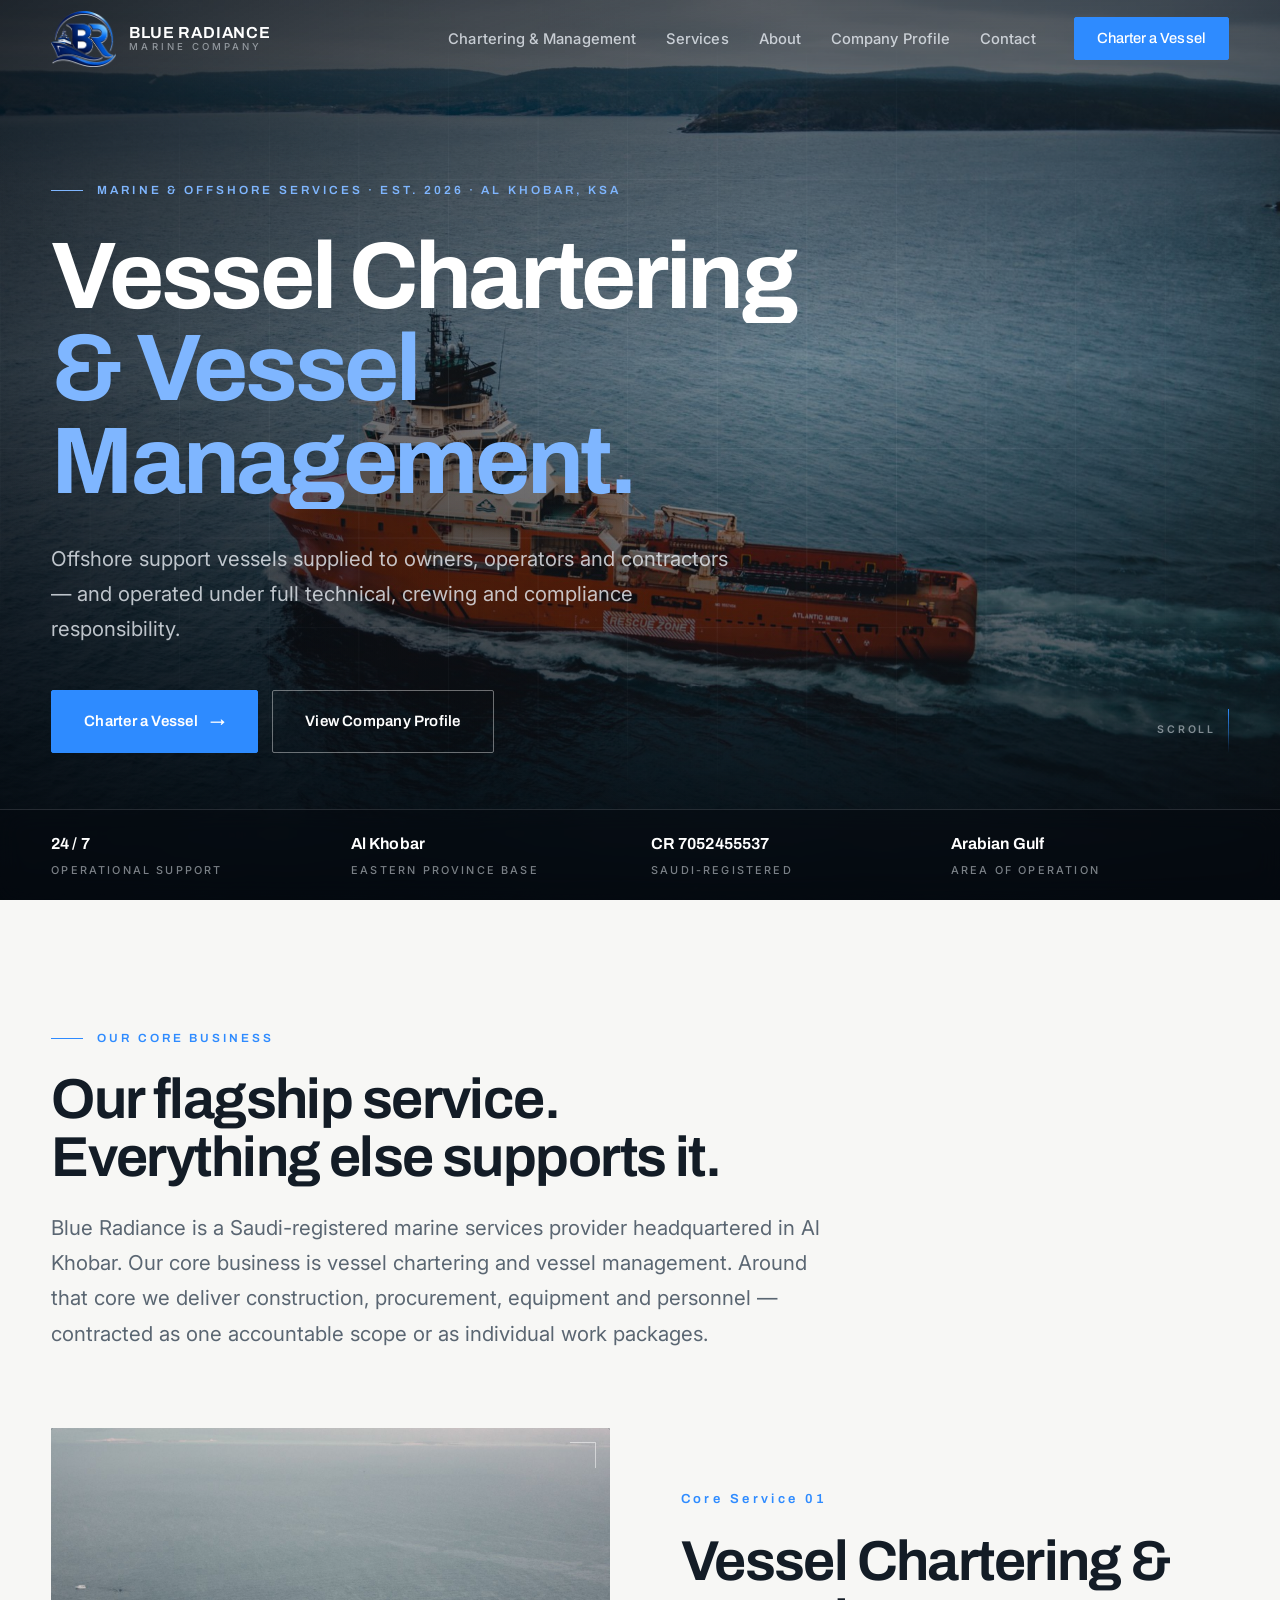
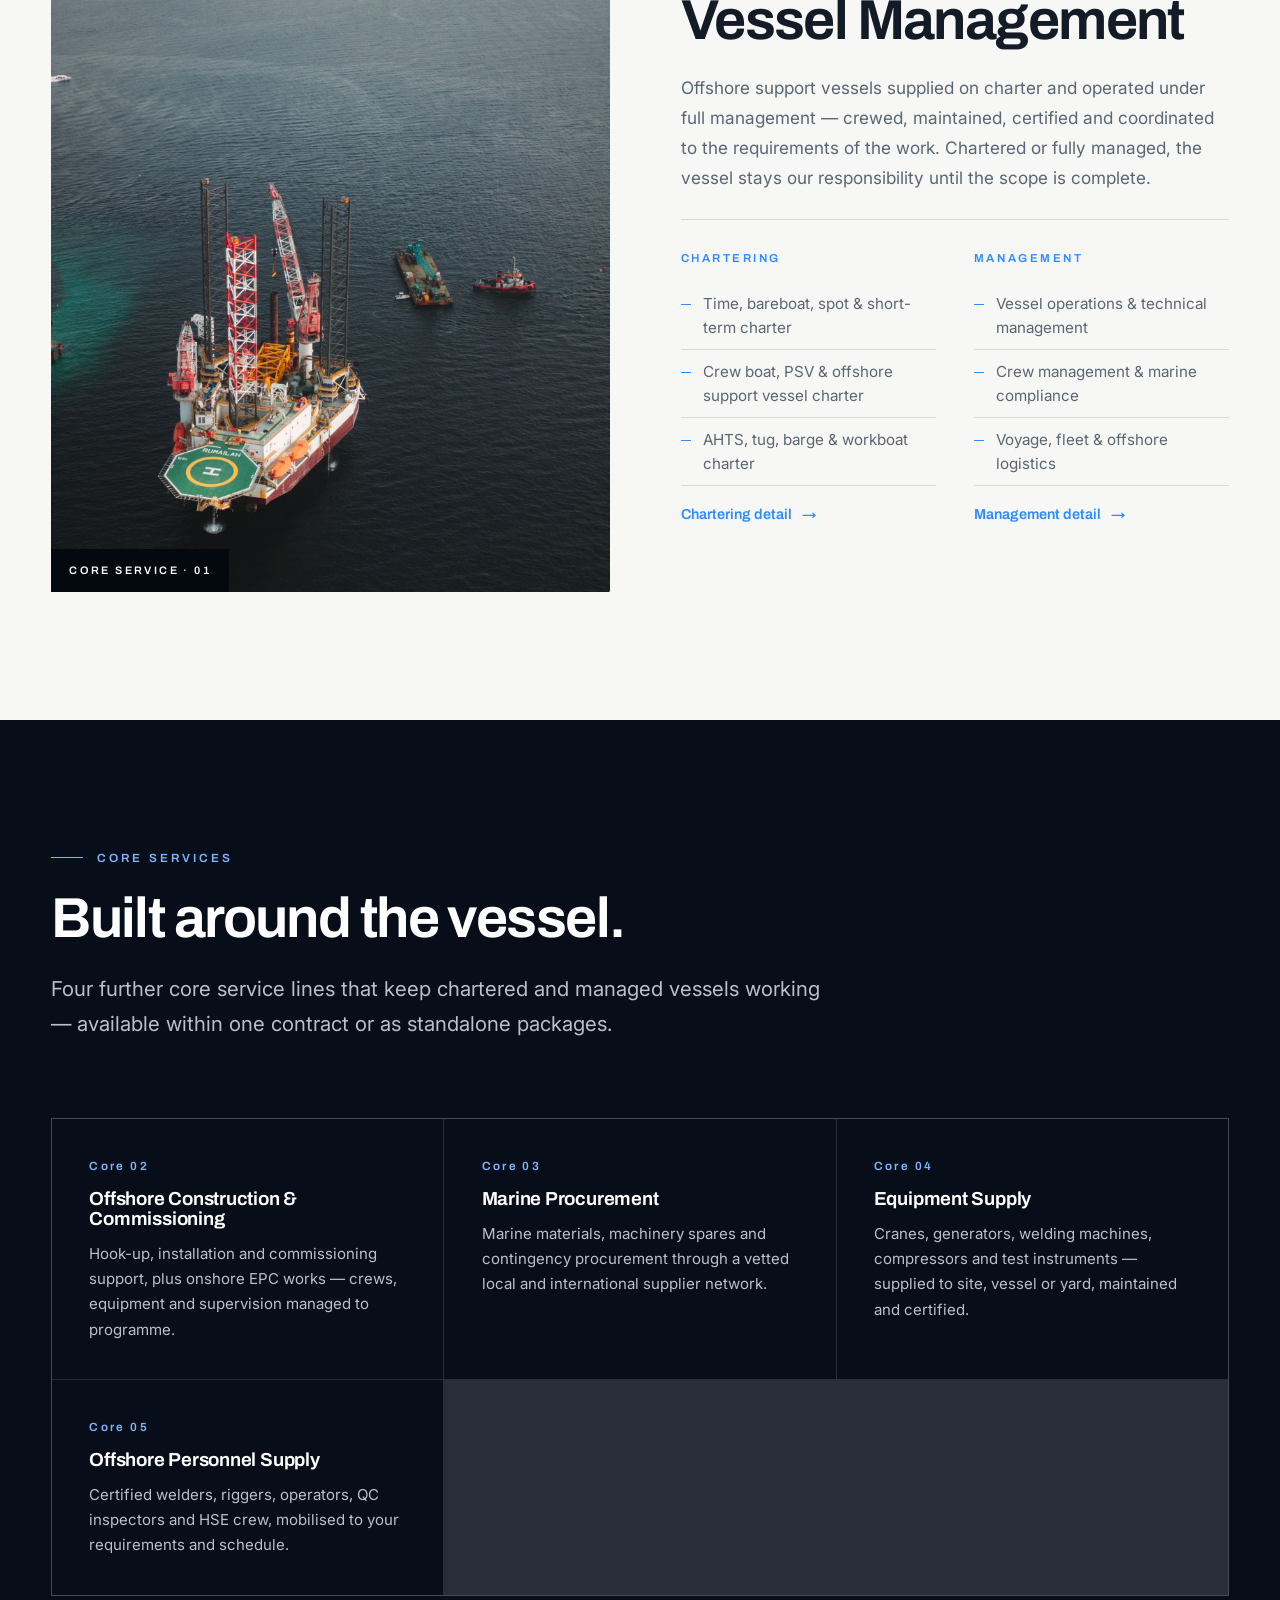
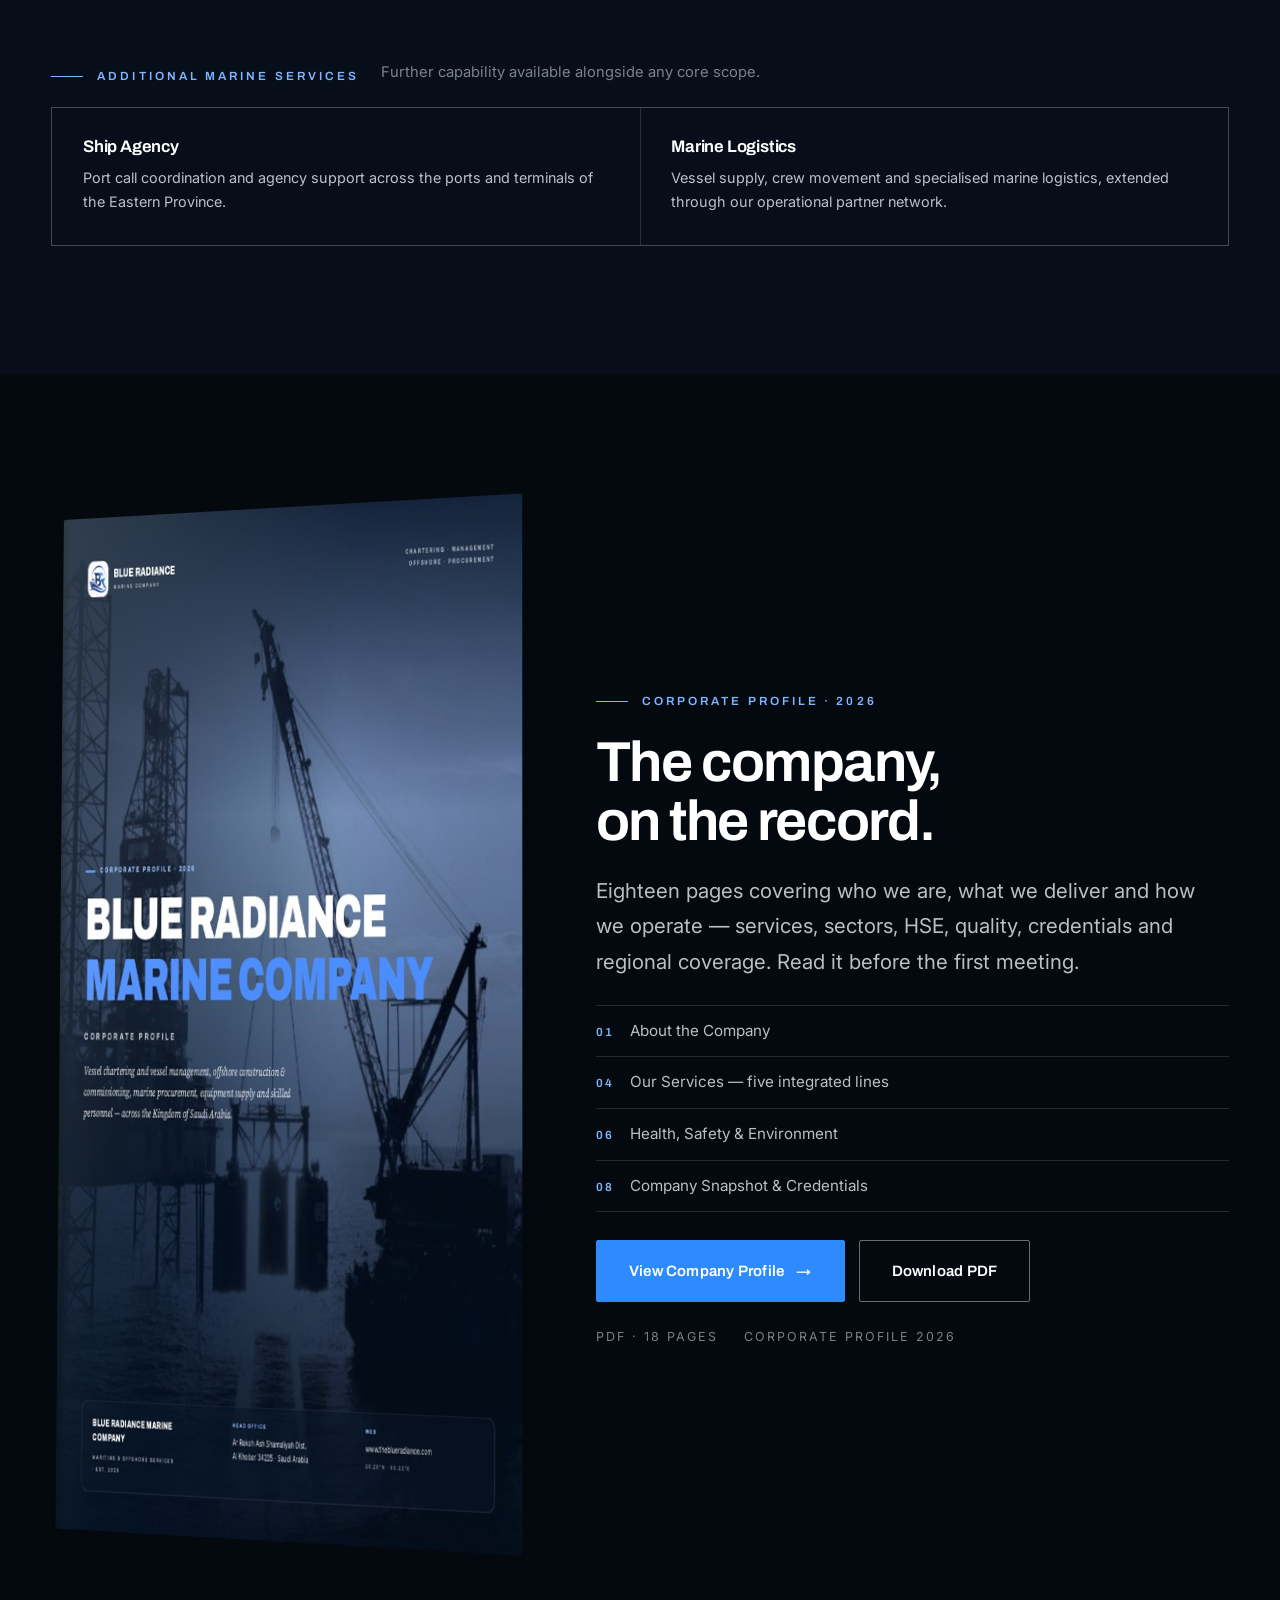
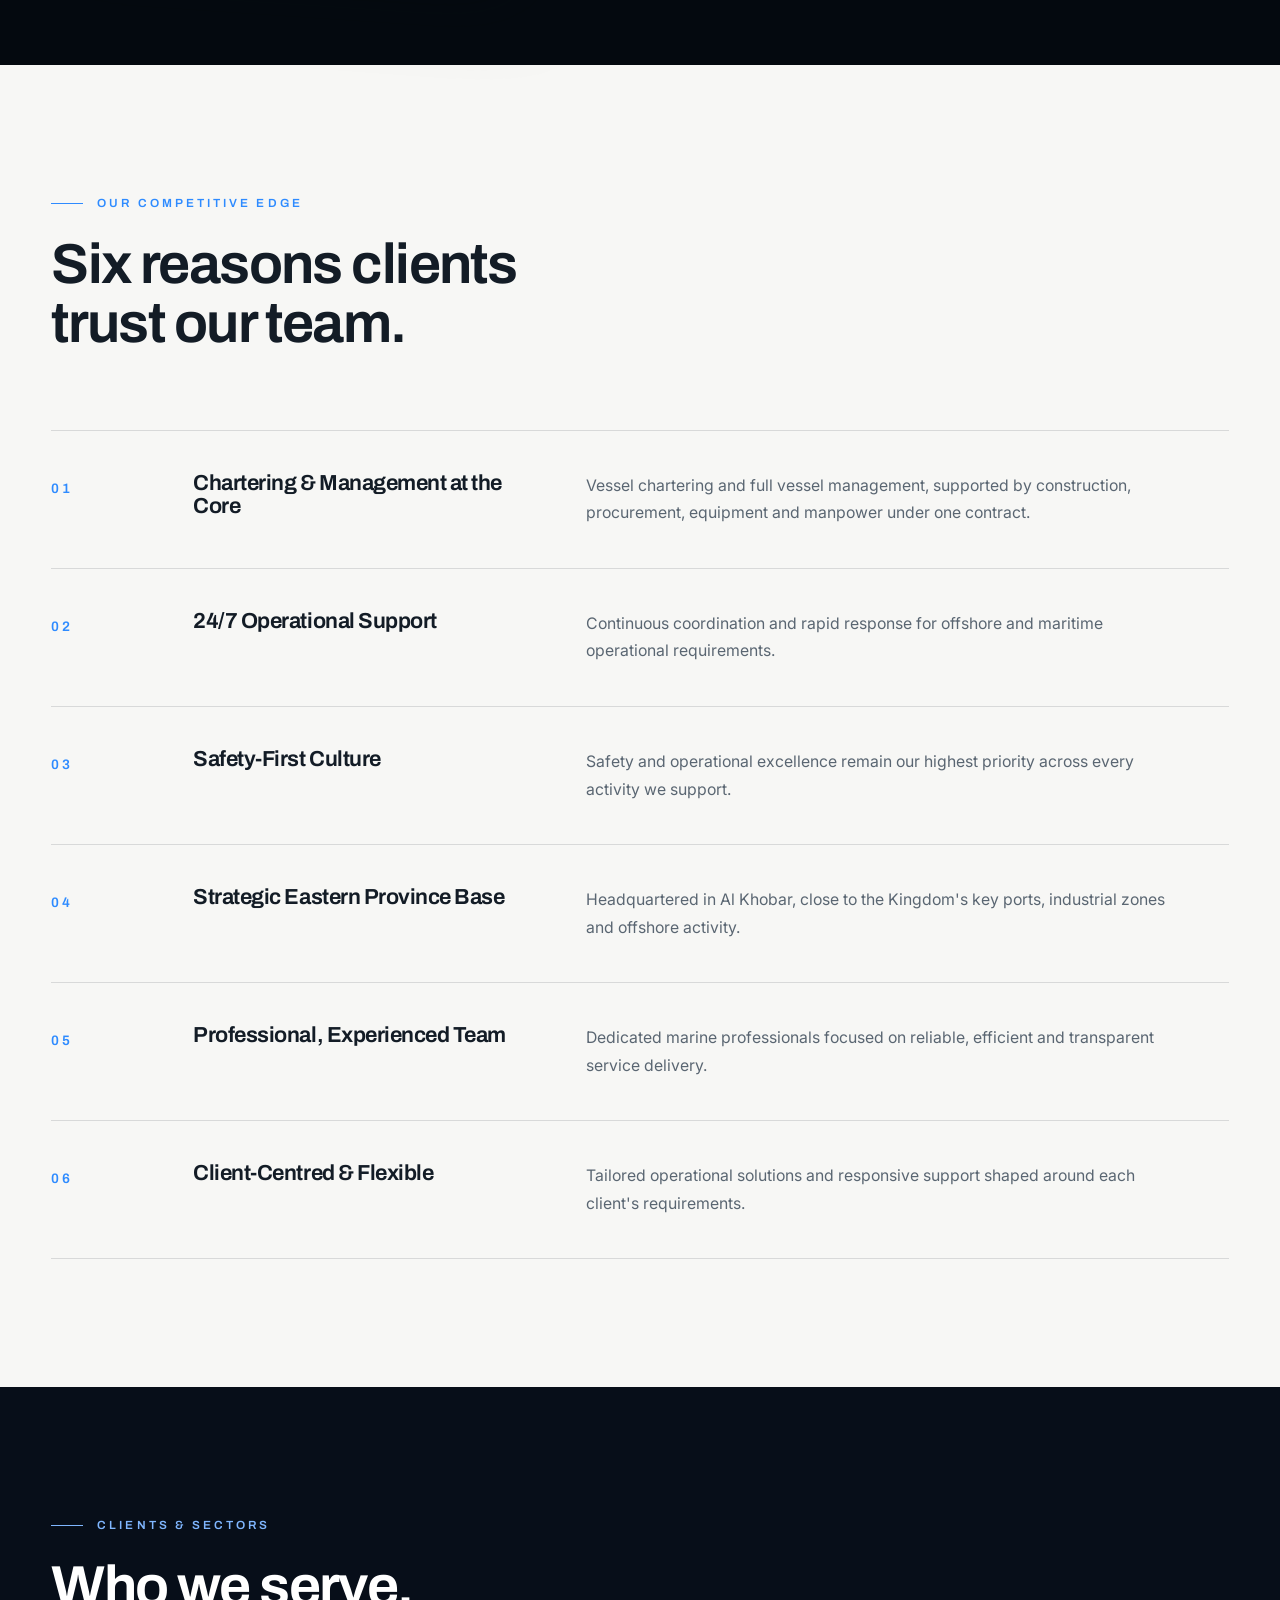
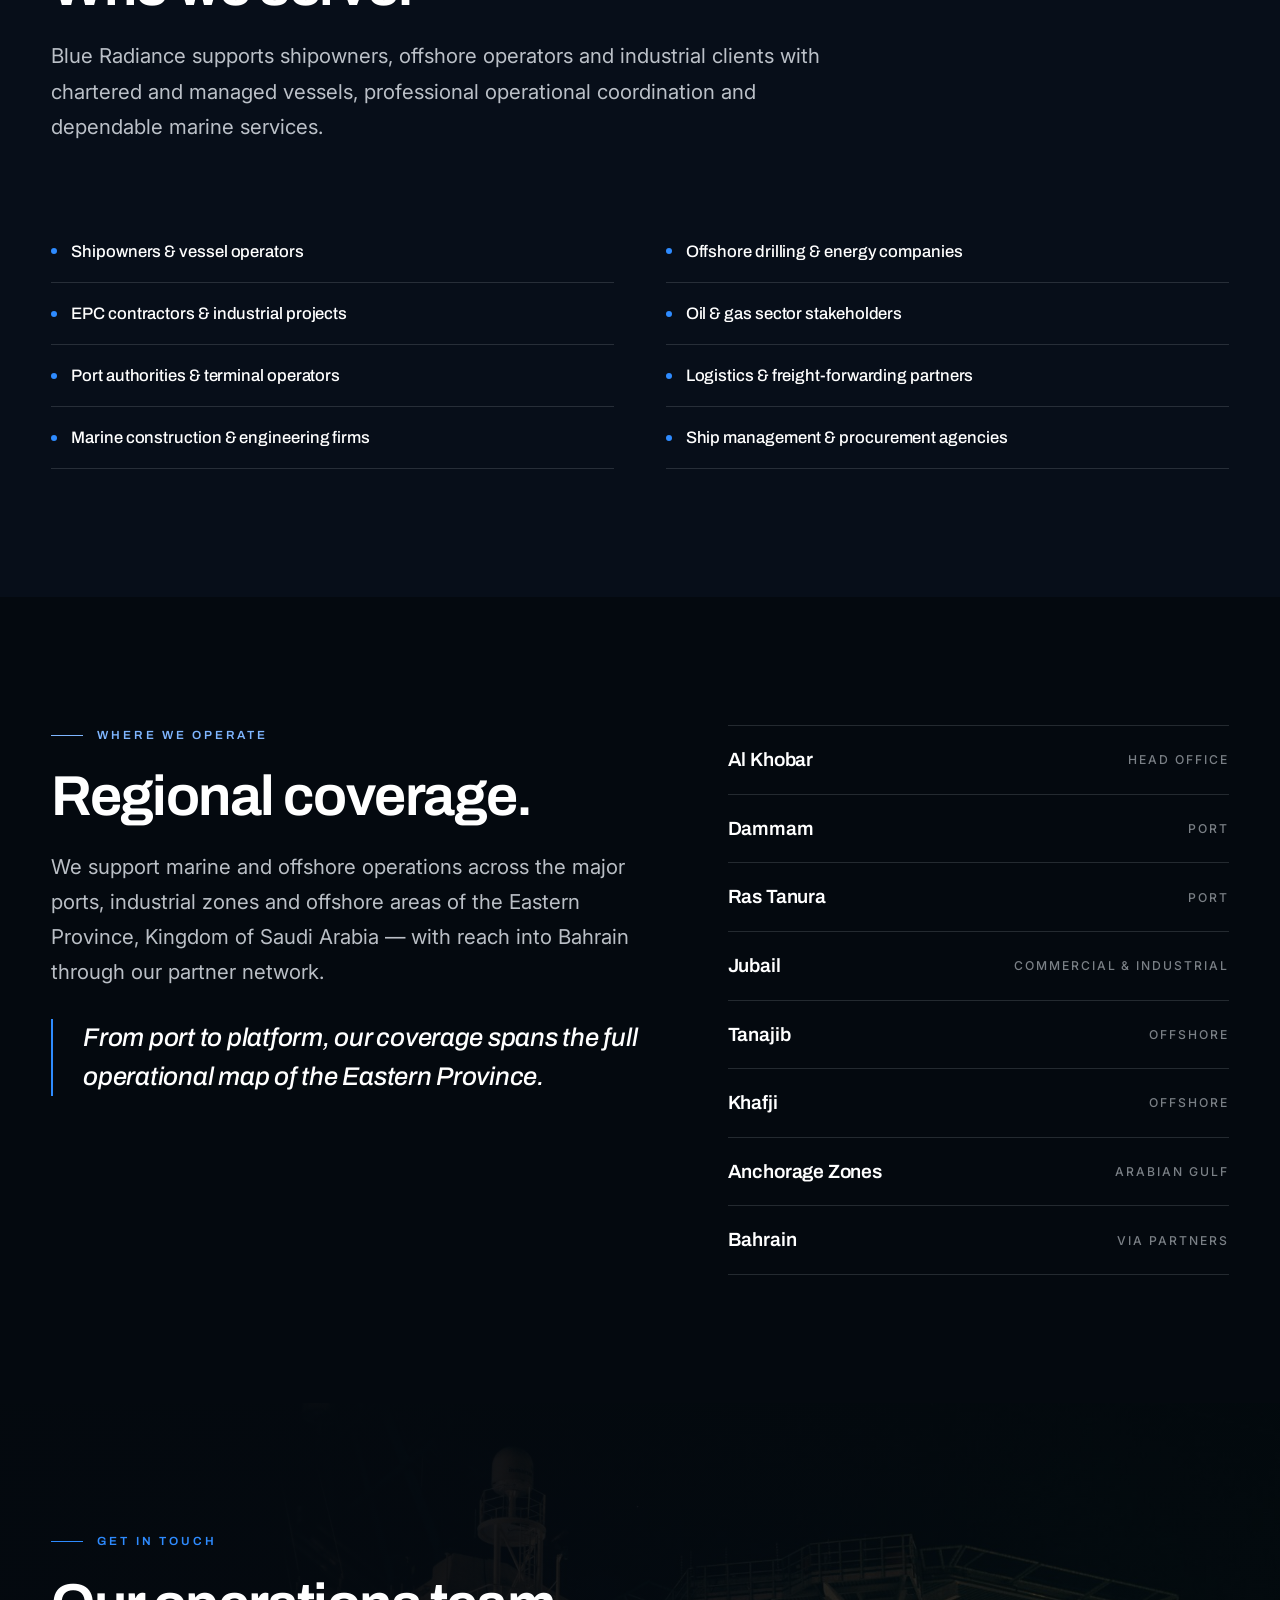
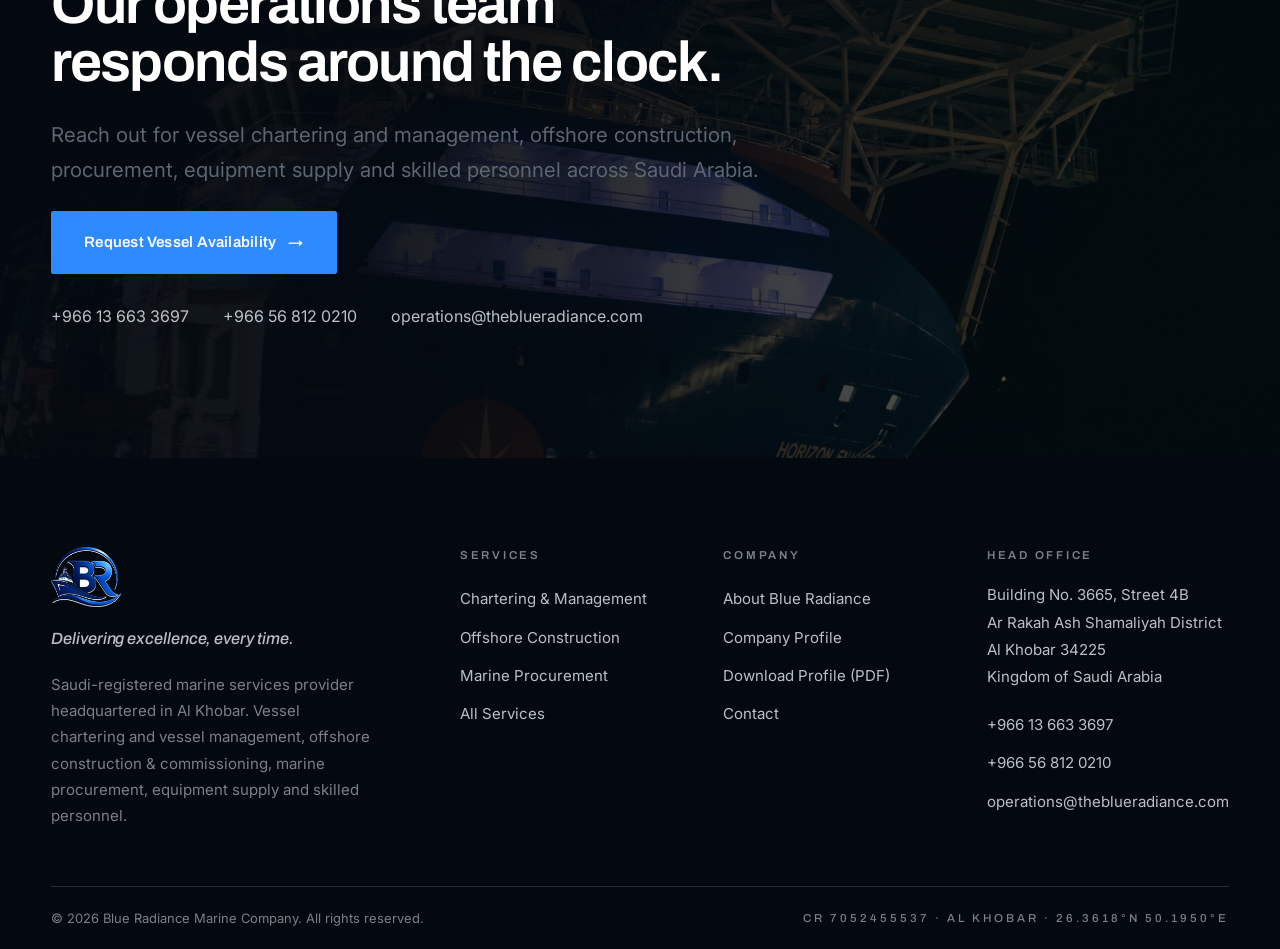
==== index.html @ aef654db "Restore the official logo from the high-res PDF; drop section numerals Logo Reverts my substitute ma" ====
<!DOCTYPE html>
<html lang="en">
<head>
    <meta charset="UTF-8">
    <meta name="viewport" content="width=device-width, initial-scale=1.0">

    <title>Vessel Chartering &amp; Management, Saudi Arabia | Blue Radiance Marine</title>
    <meta name="description" content="Saudi-registered marine services provider in Al Khobar. Offshore support vessels supplied on charter and operated under full management.">
    <link rel="canonical" href="https://theblueradiance.com/">

    <meta property="og:type" content="website">
    <meta property="og:site_name" content="Blue Radiance Marine Company">
    <meta property="og:title" content="Vessel Chartering &amp; Vessel Management in Saudi Arabia">
    <meta property="og:description" content="Offshore support vessels supplied on charter and operated under full management. Al Khobar, Eastern Province — operations answered around the clock.">
    <meta property="og:url" content="https://theblueradiance.com/">
    <meta property="og:image" content="https://theblueradiance.com/images/og-image.jpg">
    <meta name="twitter:card" content="summary_large_image">
    <meta name="twitter:title" content="Vessel Chartering &amp; Vessel Management in Saudi Arabia">
    <meta name="twitter:description" content="Offshore support vessels supplied on charter and operated under full management. Al Khobar, Eastern Province.">
    <meta name="twitter:image" content="https://theblueradiance.com/images/og-image.jpg">

    <link rel="icon" type="image/png" href="images/favicon.png">
    <link rel="apple-touch-icon" href="images/apple-touch-icon.png">

    <link rel="preconnect" href="https://fonts.googleapis.com">
    <link rel="preconnect" href="https://fonts.gstatic.com" crossorigin>
    <link href="https://fonts.googleapis.com/css2?family=Archivo:ital,wght@0,500..700;1,500&family=Inter:wght@400..600&display=swap" rel="stylesheet">

    <link rel="preload" as="image" href="images/hero-offshore-vessel.jpg" imagesrcset="images/hero-offshore-vessel-sm.jpg 1000w, images/hero-offshore-vessel.jpg 2000w" imagesizes="100vw">

    <script>document.documentElement.className+=' js';</script>
    <link rel="stylesheet" href="assets/css/site.css">
    <script src="assets/js/site.js" defer></script>

    <script type="application/ld+json">
    {
      "@context": "https://schema.org",
      "@graph": [
        {
          "@type": "Organization",
          "@id": "https://theblueradiance.com/#org",
          "name": "Blue Radiance Marine Company",
          "url": "https://theblueradiance.com/",
          "logo": "https://theblueradiance.com/images/logo-mark.png",
          "foundingDate": "2026",
          "slogan": "Delivering excellence, every time.",
          "email": "operations@theblueradiance.com",
          "telephone": "+966136633697",
          "address": {
            "@type": "PostalAddress",
            "streetAddress": "Building No. 3665, Street 4B, Ar Rakah Ash Shamaliyah District",
            "addressLocality": "Al Khobar",
            "postalCode": "34225",
            "addressRegion": "Eastern Province",
            "addressCountry": "SA"
          }
        },
        {
          "@type": "LocalBusiness",
          "@id": "https://theblueradiance.com/#business",
          "name": "Blue Radiance Marine Company",
          "parentOrganization": { "@id": "https://theblueradiance.com/#org" },
          "url": "https://theblueradiance.com/",
          "image": "https://theblueradiance.com/images/og-image.jpg",
          "telephone": "+966136633697",
          "email": "operations@theblueradiance.com",
          "address": {
            "@type": "PostalAddress",
            "streetAddress": "Building No. 3665, Street 4B, Ar Rakah Ash Shamaliyah District",
            "addressLocality": "Al Khobar",
            "postalCode": "34225",
            "addressCountry": "SA"
          },
          "geo": { "@type": "GeoCoordinates", "latitude": 26.361759, "longitude": 50.194994 },
          "areaServed": ["Dammam", "Ras Tanura", "Jubail", "Tanajib", "Khafji", "Arabian Gulf"],
          "makesOffer": [
            { "@type": "Offer", "itemOffered": { "@type": "Service", "name": "Vessel Chartering" } },
            { "@type": "Offer", "itemOffered": { "@type": "Service", "name": "Vessel Management" } },
            { "@type": "Offer", "itemOffered": { "@type": "Service", "name": "Offshore Construction & Commissioning" } },
            { "@type": "Offer", "itemOffered": { "@type": "Service", "name": "Marine Procurement" } },
            { "@type": "Offer", "itemOffered": { "@type": "Service", "name": "Equipment Supply" } },
            { "@type": "Offer", "itemOffered": { "@type": "Service", "name": "Offshore Personnel Supply" } }
          ]
        }
      ]
    }
    </script>
</head>

<body>

    <a class="skip-link" href="#main">Skip to content</a>

    <header class="nav">
        <div class="nav-inner">
            <a href="index.html" class="brand" aria-label="Blue Radiance Marine Company — home">
                <img class="brand-mark" src="images/logo-mark.png" alt="" width="256" height="256">
                <span class="brand-name">
                    <span class="t">BLUE RADIANCE</span>
                    <span class="s">Marine Company</span>
                </span>
            </a>
            <nav aria-label="Primary">
                <ul class="nav-links">
                    <li><a href="vessel-chartering.html">Chartering &amp; Management</a></li>
                    <li><a href="services.html">Services</a></li>
                    <li><a href="about.html">About</a></li>
                    <li><a href="company-profile.html">Company Profile</a></li>
                    <li><a href="contact.html">Contact</a></li>
                    <li><a class="btn nav-cta" href="contact.html?service=Vessel%20Chartering"><span>Charter a Vessel</span></a></li>
                </ul>
            </nav>
            <button class="nav-burger" aria-expanded="false" aria-controls="mobileMenu" aria-label="Open menu">
                <span></span><span></span><span></span>
            </button>
        </div>
        <div class="nav-progress" aria-hidden="true"></div>
    </header>

    <div class="mobile-menu" id="mobileMenu">
        <ul>
            <li style="--i:0"><a href="index.html" class="active"><span class="idx">01</span>Home</a></li>
            <li style="--i:1"><a href="vessel-chartering.html"><span class="idx">02</span>Chartering &amp; Management</a></li>
            <li style="--i:2"><a href="services.html"><span class="idx">03</span>Services</a></li>
            <li style="--i:3"><a href="about.html"><span class="idx">04</span>About</a></li>
            <li style="--i:4"><a href="company-profile.html"><span class="idx">05</span>Company Profile</a></li>
            <li style="--i:5"><a href="contact.html"><span class="idx">06</span>Contact</a></li>
        </ul>
        <div class="mobile-menu-foot">
            <a href="tel:+966136633697">+966 13 663 3697</a>
            <a href="mailto:operations@theblueradiance.com">operations@theblueradiance.com</a>
            <span>Al Khobar · Eastern Province · Kingdom of Saudi Arabia</span>
        </div>
    </div>

    <main id="main">

    <!-- HERO -->
    <section class="hero kenburns" aria-label="Introduction">
        <div class="hero-media">
            <img src="images/hero-offshore-vessel.jpg"
                 srcset="images/hero-offshore-vessel-sm.jpg 1000w, images/hero-offshore-vessel.jpg 2000w"
                 sizes="100vw" width="2000" height="1333"
                 alt="Anchor handling tug supply vessel underway at sea, seen from the air"
                 fetchpriority="high">
        </div>
        <div class="hero-scrim" aria-hidden="true"></div>
        <div class="hero-grid" aria-hidden="true"></div>

        <div class="shell hero-content">
            <p class="kicker">Marine &amp; Offshore Services · Est. 2026 · Al Khobar, KSA</p>
            <h1 class="display-1 hero-title">
                <span class="ln"><span>Vessel Chartering</span></span>
                <span class="ln"><span class="accent">&amp; Vessel Management.</span></span>
            </h1>
            <p class="hero-sub">
                Offshore support vessels supplied to owners, operators and contractors —
                and operated under full technical, crewing and compliance responsibility.
            </p>
            <div class="hero-actions">
                <a class="btn" href="contact.html?service=Vessel%20Chartering"><span>Charter a Vessel</span> <span class="arr">→</span></a>
                <a class="btn btn-ghost" href="company-profile.html"><span>View Company Profile</span></a>
            </div>
            <div class="scroll-cue" aria-hidden="true"><span>Scroll</span><i></i></div>
        </div>

        <div class="hero-stats">
            <div class="shell hero-stats-grid">
                <div class="hstat"><span class="v">24 / 7</span><span class="l">Operational Support</span></div>
                <div class="hstat"><span class="v">Al Khobar</span><span class="l">Eastern Province Base</span></div>
                <div class="hstat"><span class="v">CR 7052455537</span><span class="l">Saudi-Registered</span></div>
                <div class="hstat"><span class="v">Arabian Gulf</span><span class="l">Area of Operation</span></div>
            </div>
        </div>
    </section>

    <!-- 01 · CORE BUSINESS -->
    <section class="section" aria-labelledby="core-title">
        <div class="shell">
            <div class="sec-head reveal">
                <p class="kicker">Our Core Business</p>
                <h2 id="core-title" class="display-2">Our flagship service.<br>Everything else supports it.</h2>
                <p class="lede">
                    Blue Radiance is a Saudi-registered marine services provider headquartered
                    in Al Khobar. Our core business is vessel chartering and vessel management.
                    Around that core we deliver construction, procurement, equipment and personnel —
                    contracted as one accountable scope or as individual work packages.
                </p>
            </div>

            <article class="flagship">
                <div class="fl-media media-reveal reveal">
                    <div class="frame portrait">
                        <img src="images/gulf-jackup-helideck.jpg"
                             alt="Jack-up unit with helideck standing over the Arabian Gulf, attended by a tug and cargo barge"
                             loading="lazy" width="1600" height="2401">
                        <span class="corner" aria-hidden="true"></span>
                    </div>
                    <span class="tag">Core Service · 01</span>
                </div>
                <div class="fl-copy">
                    <span class="num reveal" style="--i:0">Core Service 01</span>
                    <h3 class="display-2 reveal" style="--i:1">Vessel Chartering &amp;<br>Vessel Management</h3>
                    <p class="reveal" style="--i:2;color:var(--muted)">
                        Offshore support vessels supplied on charter and operated under full
                        management — crewed, maintained, certified and coordinated to the
                        requirements of the work. Chartered or fully managed, the vessel stays
                        our responsibility until the scope is complete.
                    </p>
                    <div class="split-facets">
                        <div class="facet reveal" style="--i:3">
                            <span class="facet-k">Chartering</span>
                            <ul>
                                <li>Time, bareboat, spot &amp; short-term charter</li>
                                <li>Crew boat, PSV &amp; offshore support vessel charter</li>
                                <li>AHTS, tug, barge &amp; workboat charter</li>
                            </ul>
                            <a class="link-arrow" href="vessel-chartering.html">Chartering detail <span class="arr">→</span></a>
                        </div>
                        <div class="facet reveal" style="--i:4">
                            <span class="facet-k">Management</span>
                            <ul>
                                <li>Vessel operations &amp; technical management</li>
                                <li>Crew management &amp; marine compliance</li>
                                <li>Voyage, fleet &amp; offshore logistics</li>
                            </ul>
                            <a class="link-arrow" href="vessel-management.html">Management detail <span class="arr">→</span></a>
                        </div>
                    </div>
                </div>
            </article>
        </div>
    </section>

    <!-- 02 · CORE + ADDITIONAL SERVICES -->
    <section class="section on-dark" aria-labelledby="support-title">
        <div class="shell">
            <div class="sec-head reveal">
                <p class="kicker">Core Services</p>
                <h2 id="support-title" class="display-2">Built around the vessel.</h2>
                <p class="lede">
                    Four further core service lines that keep chartered and managed vessels
                    working — available within one contract or as standalone packages.
                </p>
            </div>

            <div class="svc-grid">
                <a class="svc-cell reveal" style="--i:0" href="services.html#offshore-construction">
                    <span class="idx">Core 02</span>
                    <h3>Offshore Construction &amp; Commissioning</h3>
                    <p>Hook-up, installation and commissioning support, plus onshore EPC works — crews, equipment and supervision managed to programme.</p>
                    <span class="arr" aria-hidden="true">→</span>
                </a>
                <a class="svc-cell reveal" style="--i:1" href="services.html#marine-procurement">
                    <span class="idx">Core 03</span>
                    <h3>Marine Procurement</h3>
                    <p>Marine materials, machinery spares and contingency procurement through a vetted local and international supplier network.</p>
                    <span class="arr" aria-hidden="true">→</span>
                </a>
                <a class="svc-cell reveal" style="--i:2" href="services.html#equipment-supply">
                    <span class="idx">Core 04</span>
                    <h3>Equipment Supply</h3>
                    <p>Cranes, generators, welding machines, compressors and test instruments — supplied to site, vessel or yard, maintained and certified.</p>
                    <span class="arr" aria-hidden="true">→</span>
                </a>
                <a class="svc-cell reveal" style="--i:3" href="services.html#offshore-personnel">
                    <span class="idx">Core 05</span>
                    <h3>Offshore Personnel Supply</h3>
                    <p>Certified welders, riggers, operators, QC inspectors and HSE crew, mobilised to your requirements and schedule.</p>
                    <span class="arr" aria-hidden="true">→</span>
                </a>
            </div>

            <div class="addl-head reveal">
                <p class="kicker">Additional Marine Services</p>
                <p class="addl-note">Further capability available alongside any core scope.</p>
            </div>
            <div class="svc-grid is-addl">
                <a class="svc-cell reveal" style="--i:0" href="services.html#ship-agency">
                    <h3>Ship Agency</h3>
                    <p>Port call coordination and agency support across the ports and terminals of the Eastern Province.</p>
                    <span class="arr" aria-hidden="true">→</span>
                </a>
                <a class="svc-cell reveal" style="--i:1" href="services.html#marine-logistics">
                    <h3>Marine Logistics</h3>
                    <p>Vessel supply, crew movement and specialised marine logistics, extended through our operational partner network.</p>
                    <span class="arr" aria-hidden="true">→</span>
                </a>
            </div>
        </div>
    </section>

    <!-- 03 · COMPANY PROFILE -->
    <section class="section on-deep" aria-labelledby="profile-title">
        <div class="shell">
            <div class="profile-layout">
                <div class="profile-cover reveal">
                    <div class="sheet">
                        <img src="images/profile-cover.jpg"
                             alt="Cover of the Blue Radiance Marine Company Corporate Profile 2026"
                             loading="lazy" width="800" height="1035">
                        <span class="spine" aria-hidden="true"></span>
                    </div>
                </div>
                <div>
                    <div class="sec-head reveal" style="margin-bottom:26px">
                        <p class="kicker">Corporate Profile · 2026</p>
                        <h2 id="profile-title" class="display-2">The company,<br>on the record.</h2>
                        <p class="lede">
                            Eighteen pages covering who we are, what we deliver and how we
                            operate — services, sectors, HSE, quality, credentials and
                            regional coverage. Read it before the first meeting.
                        </p>
                    </div>
                    <ul class="profile-contents reveal">
                        <li><span class="n">01</span> About the Company</li>
                        <li><span class="n">04</span> Our Services — five integrated lines</li>
                        <li><span class="n">06</span> Health, Safety &amp; Environment</li>
                        <li><span class="n">08</span> Company Snapshot &amp; Credentials</li>
                    </ul>
                    <div class="profile-actions reveal" style="margin-top:28px">
                        <a class="btn" href="company-profile.html"><span>View Company Profile</span> <span class="arr">→</span></a>
                        <a class="btn btn-ghost" href="documents/Blue-Radiance-Marine-Company-Profile-2026.pdf" download>
                            <span>Download PDF</span>
                        </a>
                    </div>
                    <p class="profile-meta reveal"><span>PDF · 18 pages</span><span>Corporate Profile 2026</span></p>
                </div>
            </div>
        </div>
    </section>

    <!-- 04 · WHY BLUE RADIANCE -->
    <section class="section" aria-labelledby="why-title">
        <div class="shell">
            <div class="sec-head reveal">
                <p class="kicker">Our Competitive Edge</p>
                <h2 id="why-title" class="display-2">Six reasons clients<br>trust our team.</h2>
            </div>

            <div class="detail-list">
                <div class="detail-row reveal">
                    <span class="no">01</span>
                    <h3>Chartering &amp; Management at the Core</h3>
                    <p>Vessel chartering and full vessel management, supported by construction, procurement, equipment and manpower under one contract.</p>
                </div>
                <div class="detail-row reveal">
                    <span class="no">02</span>
                    <h3>24/7 Operational Support</h3>
                    <p>Continuous coordination and rapid response for offshore and maritime operational requirements.</p>
                </div>
                <div class="detail-row reveal">
                    <span class="no">03</span>
                    <h3>Safety-First Culture</h3>
                    <p>Safety and operational excellence remain our highest priority across every activity we support.</p>
                </div>
                <div class="detail-row reveal">
                    <span class="no">04</span>
                    <h3>Strategic Eastern Province Base</h3>
                    <p>Headquartered in Al Khobar, close to the Kingdom's key ports, industrial zones and offshore activity.</p>
                </div>
                <div class="detail-row reveal">
                    <span class="no">05</span>
                    <h3>Professional, Experienced Team</h3>
                    <p>Dedicated marine professionals focused on reliable, efficient and transparent service delivery.</p>
                </div>
                <div class="detail-row reveal">
                    <span class="no">06</span>
                    <h3>Client-Centred &amp; Flexible</h3>
                    <p>Tailored operational solutions and responsive support shaped around each client's requirements.</p>
                </div>
            </div>
        </div>
    </section>

    <!-- 05 · SECTORS -->
    <section class="section on-dark" aria-labelledby="sectors-title">
        <div class="shell">
            <div class="sec-head reveal">
                <p class="kicker">Clients &amp; Sectors</p>
                <h2 id="sectors-title" class="display-2">Who we serve.</h2>
                <p class="lede">
                    Blue Radiance supports shipowners, offshore operators and industrial
                    clients with chartered and managed vessels, professional operational
                    coordination and dependable marine services.
                </p>
            </div>
            <ul class="sector-grid reveal">
                <li>Shipowners &amp; vessel operators</li>
                <li>Offshore drilling &amp; energy companies</li>
                <li>EPC contractors &amp; industrial projects</li>
                <li>Oil &amp; gas sector stakeholders</li>
                <li>Port authorities &amp; terminal operators</li>
                <li>Logistics &amp; freight-forwarding partners</li>
                <li>Marine construction &amp; engineering firms</li>
                <li>Ship management &amp; procurement agencies</li>
            </ul>
        </div>
    </section>

    <!-- 06 · REGION -->
    <section class="section on-deep" aria-labelledby="region-title">
        <div class="shell">
            <div class="region-layout">
                <div>
                    <div class="sec-head reveal" style="margin-bottom:30px">
                        <p class="kicker">Where We Operate</p>
                        <h2 id="region-title" class="display-2">Regional coverage.</h2>
                        <p class="lede">
                            We support marine and offshore operations across the major ports,
                            industrial zones and offshore areas of the Eastern Province,
                            Kingdom of Saudi Arabia — with reach into Bahrain through our
                            partner network.
                        </p>
                    </div>
                    <p class="pull reveal" style="color:#fff">
                        From port to platform, our coverage spans the full operational map
                        of the Eastern Province.
                    </p>
                </div>
                <ul class="port-list reveal">
                    <li>Al Khobar <span class="meta">Head Office</span></li>
                    <li>Dammam <span class="meta">Port</span></li>
                    <li>Ras Tanura <span class="meta">Port</span></li>
                    <li>Jubail <span class="meta">Commercial &amp; Industrial</span></li>
                    <li>Tanajib <span class="meta">Offshore</span></li>
                    <li>Khafji <span class="meta">Offshore</span></li>
                    <li>Anchorage Zones <span class="meta">Arabian Gulf</span></li>
                    <li>Bahrain <span class="meta">Via Partners</span></li>
                </ul>
            </div>
        </div>
    </section>

    <!-- CTA -->
    <section class="cta-band section" aria-labelledby="cta-title">
        <div class="cta-media" aria-hidden="true">
            <img src="images/osv-night-ops.jpg" alt="" loading="lazy" width="1800" height="1200">
        </div>
        <div class="cta-scrim" aria-hidden="true"></div>
        <div class="shell">
            <div class="cta-inner reveal">
                <p class="kicker">Get In Touch</p>
                <h2 id="cta-title" class="display-2">Our operations team<br>responds around the clock.</h2>
                <p class="lede">
                    Reach out for vessel chartering and management, offshore construction,
                    procurement, equipment supply and skilled personnel across Saudi Arabia.
                </p>
                <a class="btn" href="contact.html?service=Vessel%20Chartering"><span>Request Vessel Availability</span> <span class="arr">→</span></a>
                <div class="cta-contact">
                    <a href="tel:+966136633697">+966 13 663 3697</a>
                    <a href="tel:+966568120210">+966 56 812 0210</a>
                    <a href="mailto:operations@theblueradiance.com">operations@theblueradiance.com</a>
                </div>
            </div>
        </div>
    </section>

    </main>

    <footer class="site-foot">
        <div class="shell">
            <div class="foot-grid">
                <div class="foot-brand">
                    <img class="brand-mark" src="images/logo-mark.png" alt="" width="256" height="256" loading="lazy">
                    <p class="foot-motto">Delivering excellence, every time.</p>
                    <p class="foot-tag">
                        Saudi-registered marine services provider headquartered in Al Khobar.
                        Vessel chartering and vessel management, offshore construction &amp;
                        commissioning, marine procurement, equipment supply and skilled personnel.
                    </p>
                </div>
                <div class="foot-col">
                    <h2 class="foot-h">Services</h2>
                    <ul>
                        <li><a href="vessel-chartering.html">Chartering &amp; Management</a></li>
                        <li><a href="services.html#offshore-construction">Offshore Construction</a></li>
                        <li><a href="services.html#marine-procurement">Marine Procurement</a></li>
                        <li><a href="services.html">All Services</a></li>
                    </ul>
                </div>
                <div class="foot-col">
                    <h2 class="foot-h">Company</h2>
                    <ul>
                        <li><a href="about.html">About Blue Radiance</a></li>
                        <li><a href="company-profile.html">Company Profile</a></li>
                        <li><a href="documents/Blue-Radiance-Marine-Company-Profile-2026.pdf" download>Download Profile (PDF)</a></li>
                        <li><a href="contact.html">Contact</a></li>
                    </ul>
                </div>
                <div class="foot-col">
                    <h2 class="foot-h">Head Office</h2>
                    <address>
                        Building No. 3665, Street 4B<br>
                        Ar Rakah Ash Shamaliyah District<br>
                        Al Khobar 34225<br>
                        Kingdom of Saudi Arabia
                    </address>
                    <ul style="margin-top:16px">
                        <li><a href="tel:+966136633697">+966 13 663 3697</a></li>
                        <li><a href="tel:+966568120210">+966 56 812 0210</a></li>
                        <li><a href="mailto:operations@theblueradiance.com">operations@theblueradiance.com</a></li>
                    </ul>
                </div>
            </div>
            <div class="foot-bar">
                <span>© 2026 Blue Radiance Marine Company. All rights reserved.</span>
                <span class="coords">CR 7052455537 · Al Khobar · 26.3618°N 50.1950°E</span>
            </div>
        </div>
    </footer>

</body>
</html>
---- assets/css/site.css ----
/* ==========================================================================
   Blue Radiance Marine Company — Design System
   Industrial-premium: deep navy, warm paper, one azure accent.
   Archivo display / Inter text. Editorial scale, restrained motion.
   ========================================================================== */

:root{
  --deep:#04090F;
  --ink:#070E19;
  --navy:#0B1626;
  --navy-2:#101F33;
  --paper:#F7F7F5;
  --paper-2:#EFF0ED;
  --white:#FFFFFF;
  --text:#131C26;
  --muted:#5A6672;
  --fog:rgba(232,238,244,.80);
  --fog-dim:rgba(232,238,244,.52);
  --azure:#2E8BFF;
  --azure-lt:#7FB6FF;
  --azure-ink:#1465C8;
  --line:rgba(12,20,32,.13);
  --line-soft:rgba(12,20,32,.07);
  --line-d:rgba(230,238,246,.14);
  --line-d-soft:rgba(230,238,246,.07);
  --font-display:'Archivo',system-ui,sans-serif;
  --font-text:'Inter',system-ui,sans-serif;
  --ease:cubic-bezier(.16,1,.3,1);
  --ease-io:cubic-bezier(.65,0,.35,1);
  --nav-h:78px;
  --gut:clamp(20px,4vw,64px);
}

*{margin:0;padding:0;box-sizing:border-box}
html{scroll-behavior:smooth;-webkit-text-size-adjust:100%}
@media (prefers-reduced-motion:reduce){
  html{scroll-behavior:auto}
  *,*::before,*::after{animation-duration:.001ms!important;transition-duration:.001ms!important}
}

body{
  font-family:var(--font-text);
  font-size:clamp(1rem,.96rem + .18vw,1.075rem);
  line-height:1.75;
  color:var(--text);
  background:var(--paper);
  overflow-x:hidden;
  -webkit-font-smoothing:antialiased;
  text-rendering:optimizeLegibility;
}

img{max-width:100%;display:block}
a{color:inherit}
::selection{background:var(--azure);color:#fff}
:focus-visible{outline:2px solid var(--azure);outline-offset:3px;border-radius:2px}

.skip-link{
  position:absolute;left:-9999px;top:0;z-index:1200;
  background:var(--azure);color:#fff;padding:12px 20px;font-weight:600;text-decoration:none;
}
.skip-link:focus{left:0}

/* ---------- Typography ---------- */

h1,h2,h3,h4{font-family:var(--font-display);font-weight:650;line-height:1.06;letter-spacing:-.022em;color:inherit}

.display-1{font-size:clamp(3rem,7.4vw,6.4rem);font-weight:700;letter-spacing:-.035em;line-height:.98}
.display-2{font-size:clamp(2.1rem,4.4vw,3.75rem);letter-spacing:-.028em;line-height:1.04}
.display-3{font-size:clamp(1.5rem,2.5vw,2.15rem);letter-spacing:-.018em}
.display-4{font-size:clamp(1.15rem,1.5vw,1.32rem);letter-spacing:-.008em}

.kicker{
  display:flex;align-items:center;gap:14px;
  font-family:var(--font-display);font-size:.74rem;font-weight:600;
  letter-spacing:.26em;text-transform:uppercase;color:var(--azure);
}
.kicker::before{content:'';width:32px;height:1px;background:currentColor;flex:none}
.on-dark .kicker,.on-deep .kicker{color:var(--azure-lt)}

.lede{font-size:clamp(1.05rem,1.15rem + .2vw,1.28rem);line-height:1.72;color:var(--muted);max-width:60ch}
.on-dark .lede,.on-deep .lede{color:var(--fog)}

.prose p{margin-bottom:1.3em;color:var(--muted);max-width:64ch}
.on-dark .prose p{color:var(--fog)}
.prose p:last-child{margin-bottom:0}

.pull{
  font-family:var(--font-display);font-weight:500;font-style:italic;
  font-size:clamp(1.15rem,2vw,1.6rem);line-height:1.5;letter-spacing:-.01em;
  border-left:2px solid var(--azure);padding-left:clamp(18px,2.5vw,30px);
  color:var(--text);max-width:52ch;
}
.on-dark .pull,.on-deep .pull{color:#fff}

/* ---------- Layout ---------- */

.shell{width:min(1280px,calc(100% - (var(--gut) * 2)));margin-inline:auto}
.shell-wide{width:min(1600px,calc(100% - (var(--gut) * 2)));margin-inline:auto}

.section{padding-block:clamp(84px,10vw,160px)}
.section-tight{padding-block:clamp(56px,7vw,100px)}

.on-dark{background:var(--ink);color:var(--white)}
.on-deep{background:var(--deep);color:var(--white)}
.on-paper-2{background:var(--paper-2)}

.sec-head{display:grid;gap:22px;margin-bottom:clamp(44px,6vw,84px);max-width:900px;position:relative}
.sec-head.is-center{margin-inline:auto;text-align:center;justify-items:center}
.sec-head.is-center .kicker{justify-content:center}
.sec-head.is-center .kicker::after{content:'';width:32px;height:1px;background:currentColor;flex:none}
.sec-head.is-center .lede{margin-inline:auto}

.hairline{border:none;border-top:1px solid var(--line)}
.on-dark .hairline,.on-deep .hairline{border-top-color:var(--line-d)}

/* ---------- Buttons ---------- */

.btn{
  position:relative;overflow:hidden;
  display:inline-flex;align-items:center;justify-content:center;gap:12px;
  padding:17px 32px;
  font-family:var(--font-display);font-size:.94rem;font-weight:600;letter-spacing:.015em;
  text-decoration:none;color:#fff;background:var(--azure);
  border:1px solid var(--azure);border-radius:2px;cursor:pointer;
  transition:color .4s var(--ease),border-color .4s var(--ease);
}
.btn::before{
  content:'';position:absolute;inset:0;z-index:0;
  background:var(--azure-ink);
  transform:scaleX(0);transform-origin:right;
  transition:transform .5s var(--ease);
}
.btn:hover::before{transform:scaleX(1);transform-origin:left}
.btn > *{position:relative;z-index:1}
.btn .arr{position:relative;z-index:1;transition:transform .4s var(--ease)}
.btn:hover .arr{transform:translateX(5px)}

.btn-ghost{background:transparent;border-color:rgba(255,255,255,.4);color:#fff}
.btn-ghost::before{background:rgba(255,255,255,.12)}
.btn-ghost:hover{border-color:#fff}

.btn-ghost-ink{background:transparent;border-color:var(--line);color:var(--text)}
.btn-ghost-ink::before{background:var(--text)}
.btn-ghost-ink:hover{color:#fff;border-color:var(--text)}

.link-arrow{
  display:inline-flex;align-items:center;gap:10px;
  font-family:var(--font-display);font-weight:600;font-size:.97rem;
  color:var(--azure);text-decoration:none;position:relative;padding-bottom:3px;
}
.on-dark .link-arrow{color:var(--azure-lt)}
.link-arrow::after{
  content:'';position:absolute;left:0;bottom:0;width:100%;height:1px;
  background:currentColor;transform:scaleX(0);transform-origin:right;
  transition:transform .45s var(--ease);
}
.link-arrow:hover::after{transform:scaleX(1);transform-origin:left}
.link-arrow .arr{transition:transform .4s var(--ease)}
.link-arrow:hover .arr{transform:translateX(6px)}

/* ---------- Navigation ---------- */

.nav{
  position:fixed;inset:0 0 auto 0;z-index:900;height:var(--nav-h);
  display:flex;align-items:center;
  border-bottom:1px solid transparent;
  transition:background .45s ease,border-color .45s ease,height .45s var(--ease);
}
.nav.is-solid,.nav.is-scrolled{
  background:rgba(4,9,15,.88);
  -webkit-backdrop-filter:blur(16px) saturate(140%);backdrop-filter:blur(16px) saturate(140%);
  border-bottom-color:var(--line-d-soft);
}
.nav-progress{
  position:absolute;left:0;bottom:-1px;height:2px;width:100%;
  background:var(--azure);transform:scaleX(var(--p,0));transform-origin:left;
  opacity:0;transition:opacity .4s ease;
}
.nav.is-scrolled .nav-progress{opacity:1}

/* Matches .shell exactly so the brand mark aligns to the content grid. */
.nav-inner{
  width:min(1280px,calc(100% - (var(--gut) * 2)));margin-inline:auto;
  display:flex;align-items:center;justify-content:space-between;gap:28px;
}

.brand{display:flex;align-items:center;gap:13px;text-decoration:none;color:#fff}
.brand-mark{
  width:auto;height:56px;flex:none;display:block;
  transition:opacity .4s ease,transform .5s var(--ease);
}
.brand:hover .brand-mark{opacity:.9;transform:translateY(-1px)}
@media (max-width:520px){ .brand-mark{height:48px} }
.brand-name{display:flex;flex-direction:column;line-height:1.1}
.brand-name .t{font-family:var(--font-display);font-weight:650;font-size:1rem;letter-spacing:.05em}
.brand-name .s{font-size:.6rem;font-weight:500;letter-spacing:.32em;text-transform:uppercase;color:var(--fog-dim)}

.nav-links{display:flex;align-items:center;gap:30px;list-style:none}
.nav-links a{
  position:relative;color:var(--fog);text-decoration:none;
  font-size:.92rem;font-weight:500;letter-spacing:.005em;
  transition:color .3s ease;padding-block:8px;
}
.nav-links a:not(.nav-cta)::after{
  content:'';position:absolute;left:0;bottom:2px;width:100%;height:1px;background:var(--azure);
  transform:scaleX(0);transform-origin:right;transition:transform .45s var(--ease);
}
.nav-links a:hover{color:#fff}
.nav-links a:not(.nav-cta):hover::after{transform:scaleX(1);transform-origin:left}
.nav-links a.active{color:#fff}
.nav-links a.active:not(.nav-cta)::after{transform:scaleX(1)}
.nav-cta{margin-left:8px;padding:12px 22px;font-size:.86rem;color:#fff!important}

.nav-burger{
  display:none;width:44px;height:44px;flex:none;background:none;border:0;cursor:pointer;
  flex-direction:column;justify-content:center;align-items:center;gap:7px;
}
.nav-burger span{width:24px;height:1.5px;background:#fff;transition:transform .4s var(--ease),opacity .25s ease}
.nav-burger[aria-expanded="true"] span:nth-child(1){transform:translateY(8.5px) rotate(45deg)}
.nav-burger[aria-expanded="true"] span:nth-child(2){opacity:0}
.nav-burger[aria-expanded="true"] span:nth-child(3){transform:translateY(-8.5px) rotate(-45deg)}

.mobile-menu{
  position:fixed;inset:0;z-index:890;background:var(--deep);
  display:flex;flex-direction:column;justify-content:space-between;
  padding:calc(var(--nav-h) + 30px) var(--gut) 36px;
  opacity:0;visibility:hidden;
  transition:opacity .45s ease,visibility 0s linear .45s;
  overflow-y:auto;
}
.mobile-menu.is-open{opacity:1;visibility:visible;transition-delay:0s}
.mobile-menu ul{list-style:none;display:grid;gap:2px}
.mobile-menu li{
  opacity:0;transform:translateY(16px);
  transition:opacity .5s var(--ease),transform .5s var(--ease);
}
.mobile-menu.is-open li{opacity:1;transform:none;transition-delay:calc(.05s + var(--i,0)*.045s)}
.mobile-menu a{
  display:flex;align-items:baseline;gap:16px;color:#fff;text-decoration:none;
  font-family:var(--font-display);font-weight:650;
  font-size:clamp(1.65rem,6vw,2.3rem);letter-spacing:-.02em;
  padding-block:9px;border-bottom:1px solid var(--line-d-soft);
}
.mobile-menu a .idx{font-size:.72rem;font-weight:500;color:var(--azure);letter-spacing:.14em}
.mobile-menu a.active{color:var(--azure-lt)}
.mobile-menu-foot{display:grid;gap:2px;color:var(--fog-dim);font-size:.88rem;padding-top:26px}
.mobile-menu-foot a{display:inline-block;padding-block:6px;color:var(--fog);text-decoration:none;font-size:.95rem}

/* ---------- Hero ---------- */

.hero{
  position:relative;min-height:100svh;
  display:flex;flex-direction:column;justify-content:flex-end;
  color:#fff;overflow:hidden;isolation:isolate;
}
.hero-media{position:absolute;inset:0;z-index:-3}
.hero-media img{width:100%;height:100%;object-fit:cover}
.hero.kenburns .hero-media img{animation:kenburns 20s var(--ease) both}
@keyframes kenburns{from{transform:scale(1.1)}to{transform:scale(1)}}

.hero-scrim{
  position:absolute;inset:0;z-index:-2;
  background:
    linear-gradient(to top,rgba(4,9,15,.95) 0%,rgba(4,9,15,.55) 34%,rgba(4,9,15,.26) 60%,rgba(4,9,15,.62) 100%),
    linear-gradient(to right,rgba(4,9,15,.62),rgba(4,9,15,0) 62%);
}
/* Fine technical grid — reads as marine chart, not decoration */
.hero-grid{
  position:absolute;inset:0;z-index:-1;pointer-events:none;
  background-image:linear-gradient(var(--line-d-soft) 1px,transparent 1px),linear-gradient(90deg,var(--line-d-soft) 1px,transparent 1px);
  background-size:clamp(60px,7vw,110px) clamp(60px,7vw,110px);
  mask-image:radial-gradient(ellipse 80% 60% at 50% 45%,#000 30%,transparent 78%);
  -webkit-mask-image:radial-gradient(ellipse 80% 60% at 50% 45%,#000 30%,transparent 78%);
  opacity:.85;
}

.hero-content{padding-block:clamp(56px,8vw,104px) clamp(36px,4.4vw,60px);position:relative}
.hero-content .kicker{color:var(--azure-lt);margin-bottom:clamp(20px,2.6vw,30px)}
.hero-title{max-width:16ch}
.hero-title .ln{display:block;overflow:hidden}
.hero-title .ln > span{display:block;animation:riseIn 1.15s var(--ease) both}
.hero-title .ln:nth-child(2) > span{animation-delay:.11s}
.hero-title .accent{color:var(--azure-lt)}
@keyframes riseIn{from{transform:translateY(102%)}to{transform:translateY(0)}}

.hero-sub{
  margin-top:clamp(22px,2.6vw,32px);
  font-size:clamp(1.04rem,1.1rem + .22vw,1.28rem);line-height:1.72;
  color:var(--fog);max-width:54ch;
  animation:fadeUp 1s var(--ease) .34s both;
}
.hero-actions{display:flex;flex-wrap:wrap;gap:14px;margin-top:clamp(30px,3.6vw,44px);animation:fadeUp 1s var(--ease) .46s both}
@keyframes fadeUp{from{opacity:0;transform:translateY(20px)}to{opacity:1;transform:none}}

.hero-stats{border-top:1px solid var(--line-d);background:rgba(4,9,15,.5);-webkit-backdrop-filter:blur(12px);backdrop-filter:blur(12px)}
.hero-stats-grid{display:grid;grid-template-columns:repeat(4,1fr);padding-block:20px;gap:22px}
.hstat{display:grid;gap:3px}
.hstat .v{font-family:var(--font-display);font-weight:650;font-size:clamp(1rem,1.1vw,1.16rem);letter-spacing:.005em}
.hstat .l{font-size:.68rem;font-weight:500;letter-spacing:.2em;text-transform:uppercase;color:var(--fog-dim)}

.scroll-cue{
  position:absolute;right:0;bottom:clamp(36px,4.4vw,60px);
  display:flex;align-items:center;gap:12px;
  font-size:.66rem;font-weight:600;letter-spacing:.26em;text-transform:uppercase;
  color:var(--fog-dim);
}
.scroll-cue i{display:block;width:1px;height:44px;background:linear-gradient(var(--azure),transparent);animation:cueDrop 2.2s var(--ease-io) infinite}
@keyframes cueDrop{0%{transform:scaleY(0);transform-origin:top}45%{transform:scaleY(1);transform-origin:top}55%{transform:scaleY(1);transform-origin:bottom}100%{transform:scaleY(0);transform-origin:bottom}}

.hero.hero-page{min-height:min(82svh,760px)}
.hero.hero-page .hero-title{max-width:20ch}

/* ---------- Flagship split panels ---------- */

.flagship{display:grid;grid-template-columns:1.02fr 1fr;gap:clamp(36px,5.5vw,96px);align-items:center}
.flagship + .flagship{margin-top:clamp(80px,10vw,150px);padding-top:clamp(80px,10vw,150px);border-top:1px solid var(--line)}
.on-dark .flagship + .flagship{border-top-color:var(--line-d)}
.flagship .fl-copy{display:grid;gap:22px;justify-items:start;align-content:start}
.flagship .fl-copy .num{font-family:var(--font-display);font-weight:600;font-size:.82rem;letter-spacing:.26em;color:var(--azure)}
.on-dark .flagship .fl-copy .num{color:var(--azure-lt)}
.flagship ul{list-style:none;display:grid;gap:0;margin-top:2px;width:100%;border-top:1px solid var(--line)}
.on-dark .flagship ul{border-top-color:var(--line-d)}
.flagship li{
  display:flex;gap:14px;align-items:baseline;
  color:var(--muted);font-size:.98rem;line-height:1.6;
  padding-block:13px;border-bottom:1px solid var(--line);
}
.on-dark .flagship li{color:var(--fog);border-bottom-color:var(--line-d)}
.flagship li::before{content:'';flex:none;width:12px;height:1px;background:var(--azure);transform:translateY(-4px)}
.flagship.is-flip .fl-media{order:2}

.fl-media{position:relative}
.fl-media .frame{position:relative;overflow:hidden;border-radius:2px;aspect-ratio:4/4.5;background:var(--navy)}
.fl-media .frame.landscape{aspect-ratio:3/2.05}
.fl-media .frame.portrait{aspect-ratio:3/4.1}
.fl-media img{width:100%;height:100%;object-fit:cover;transition:transform 1.3s var(--ease)}
.fl-media:hover img{transform:scale(1.045)}
.fl-media .tag{
  position:absolute;left:0;bottom:0;background:var(--deep);color:#fff;
  font-family:var(--font-display);font-size:.68rem;font-weight:600;
  letter-spacing:.22em;text-transform:uppercase;padding:12px 18px;
}
.fl-media .corner{position:absolute;top:14px;right:14px;width:26px;height:26px;border-top:1px solid rgba(255,255,255,.5);border-right:1px solid rgba(255,255,255,.5)}

/* ---------- Service grid ---------- */

.svc-grid{display:grid;grid-template-columns:repeat(3,1fr);gap:1px;background:var(--line);border:1px solid var(--line)}
.on-dark .svc-grid,.on-deep .svc-grid{background:var(--line-d);border-color:var(--line-d)}
.svc-cell{
  position:relative;background:var(--paper);
  padding:clamp(26px,2.9vw,44px);
  display:grid;gap:12px;align-content:start;
  text-decoration:none;color:var(--text);
  transition:background .45s var(--ease);
  overflow:hidden;
}
.svc-cell::after{
  content:'';position:absolute;left:0;bottom:0;width:100%;height:2px;background:var(--azure);
  transform:scaleX(0);transform-origin:left;transition:transform .55s var(--ease);
}
.svc-cell:hover{background:var(--white)}
.svc-cell:hover::after{transform:scaleX(1)}
.svc-cell .idx{font-family:var(--font-display);font-size:.74rem;font-weight:600;letter-spacing:.2em;color:var(--azure)}
.svc-cell h3{font-size:1.18rem;letter-spacing:-.012em}
.svc-cell p{font-size:.94rem;line-height:1.68;color:var(--muted)}
.svc-cell .arr{
  position:absolute;top:clamp(22px,2.5vw,40px);right:clamp(22px,2.5vw,40px);
  color:var(--azure);opacity:0;transform:translate(-8px,4px);
  transition:opacity .4s ease,transform .4s var(--ease);
}
.svc-cell:hover .arr{opacity:1;transform:none}
.on-dark .svc-cell{background:var(--ink);color:#fff}
.on-dark .svc-cell:hover{background:var(--navy)}
.on-dark .svc-cell p{color:var(--fog)}
.on-dark .svc-cell .idx{color:var(--azure-lt)}

.svc-grid.is-flagship{grid-template-columns:repeat(2,1fr)}
.svc-grid.is-flagship .svc-cell{padding:clamp(32px,4vw,58px);gap:16px}
.svc-grid.is-flagship h3{font-size:clamp(1.4rem,2.2vw,1.85rem)}

/* Additional services — deliberately one register quieter than core */
.addl-head{
  display:flex;flex-wrap:wrap;align-items:baseline;gap:10px 22px;
  margin-top:clamp(44px,5vw,72px);margin-bottom:20px;
}
.addl-note{font-size:.92rem;color:var(--fog-dim)}
.on-light .addl-note{color:var(--muted)}
.svc-grid.is-addl{grid-template-columns:repeat(2,1fr)}
.svc-grid.is-addl .svc-cell{padding:clamp(22px,2.4vw,34px);gap:10px}
.svc-grid.is-addl h3{font-size:1.05rem}
.svc-grid.is-addl p{font-size:.9rem}

/* Flagship facets — chartering / management as two faces of one service */
.split-facets{
  display:grid;grid-template-columns:1fr 1fr;gap:0 clamp(24px,3vw,44px);
  width:100%;border-top:1px solid var(--line);padding-top:clamp(20px,2.4vw,28px);margin-top:4px;
}
.on-dark .split-facets{border-top-color:var(--line-d)}
.facet{display:grid;gap:12px;align-content:start}
.facet-k{
  font-family:var(--font-display);font-size:.72rem;font-weight:600;
  letter-spacing:.22em;text-transform:uppercase;color:var(--azure);
}
.on-dark .facet-k{color:var(--azure-lt)}
.facet ul{list-style:none;display:grid;gap:0;border-top:0}
.facet li{
  display:flex;gap:12px;align-items:baseline;
  color:var(--muted);font-size:.95rem;line-height:1.55;
  padding-block:10px;border-bottom:1px solid var(--line);
}
.on-dark .facet li{color:var(--fog);border-bottom-color:var(--line-d)}
.facet li::before{content:'';flex:none;width:10px;height:1px;background:var(--azure);transform:translateY(-4px)}
.facet .link-arrow{font-size:.9rem;margin-top:4px}

/* ---------- Checklist matrix (charter types, deliverables) ---------- */

.matrix{display:grid;grid-template-columns:1fr 1fr;gap:0 clamp(28px,4vw,64px)}
.matrix li{
  list-style:none;display:flex;align-items:center;gap:14px;
  padding-block:15px;border-bottom:1px solid var(--line);
  font-size:.98rem;line-height:1.5;
}
.on-dark .matrix li,.on-deep .matrix li{border-bottom-color:var(--line-d);color:var(--fog)}
.matrix li .tick{
  flex:none;width:17px;height:17px;border-radius:2px;
  background:var(--azure);display:grid;place-items:center;
}
.matrix li .tick svg{width:10px;height:10px;color:#fff}

/* ---------- Process steps ---------- */

.steps{display:grid;grid-template-columns:repeat(4,1fr);gap:1px;background:var(--line);border:1px solid var(--line)}
.on-dark .steps,.on-deep .steps{background:var(--line-d);border-color:var(--line-d)}
.step{background:var(--paper);padding:clamp(24px,2.6vw,36px);display:grid;gap:11px;align-content:start}
.on-dark .step{background:var(--ink)}
.step .n{font-family:var(--font-display);font-size:.7rem;font-weight:600;letter-spacing:.2em;color:var(--azure)}
.on-dark .step .n{color:var(--azure-lt)}
.step h3{font-size:1.08rem}
.step p{font-size:.92rem;line-height:1.65;color:var(--muted)}
.on-dark .step p{color:var(--fog)}

/* ---------- Value / trust columns ---------- */

.val-grid{display:grid;grid-template-columns:repeat(4,1fr);gap:clamp(26px,3.4vw,52px)}
.val{display:grid;gap:13px;align-content:start}
.val .rule{width:30px;height:2px;background:var(--azure)}
.val h3{font-size:1.08rem;letter-spacing:-.008em}
.val p{font-size:.94rem;line-height:1.68;color:var(--fog)}
.val-grid.on-light .val p{color:var(--muted)}

/* ---------- Vision / Mission / Values ---------- */

.vmv{display:grid;grid-template-columns:repeat(3,1fr);gap:clamp(18px,2vw,26px)}
.vmv-card{
  padding:clamp(28px,3.2vw,44px);border-radius:3px;
  border:1px solid var(--line);background:var(--white);
  display:grid;gap:16px;align-content:start;
  transition:transform .55s var(--ease),box-shadow .55s var(--ease);
}
.vmv-card:hover{transform:translateY(-5px);box-shadow:0 22px 48px rgba(12,20,32,.09)}
.vmv-card.is-feature{background:var(--ink);border-color:var(--ink);color:#fff}
.vmv-card.is-feature p{color:var(--fog)}
.vmv-card h3{font-size:1.24rem}
.vmv-card p{font-size:.98rem;line-height:1.74;color:var(--muted)}
.vmv-icon{
  width:38px;height:38px;border-radius:2px;display:grid;place-items:center;
  background:rgba(46,139,255,.12);color:var(--azure);
}
.is-feature .vmv-icon{background:rgba(46,139,255,.2);color:var(--azure-lt)}
.vmv-icon svg{width:18px;height:18px}

/* ---------- Chips (values, sectors, ports) ---------- */

.chips{display:flex;flex-wrap:wrap;gap:10px}
.chip{
  display:inline-flex;align-items:center;gap:10px;
  padding:11px 18px;border:1px solid var(--line);border-radius:2px;
  font-size:.9rem;font-weight:500;background:var(--white);
  transition:border-color .4s ease,transform .4s var(--ease);
}
.chip:hover{border-color:var(--azure);transform:translateY(-2px)}
.chip .dot{width:5px;height:5px;border-radius:50%;background:var(--azure);flex:none}
.on-dark .chip,.on-deep .chip{background:transparent;border-color:var(--line-d);color:var(--fog)}
.on-dark .chip:hover,.on-deep .chip:hover{border-color:var(--azure);color:#fff}

.sector-grid{display:grid;grid-template-columns:repeat(2,1fr);gap:0 clamp(28px,4vw,64px)}
.sector-grid li{
  list-style:none;display:flex;align-items:center;gap:14px;
  padding-block:16px;border-bottom:1px solid var(--line-d);
  font-family:var(--font-display);font-weight:500;
  font-size:clamp(1rem,1.3vw,1.14rem);color:#fff;letter-spacing:-.005em;
}
.sector-grid li::before{content:'';flex:none;width:6px;height:6px;border-radius:50%;background:var(--azure)}

/* ---------- Region band ---------- */

.region-layout{display:grid;grid-template-columns:1.1fr .9fr;gap:clamp(36px,5vw,80px);align-items:start}
.port-list{display:grid;gap:0;list-style:none;border-top:1px solid var(--line-d)}
.port-list li{
  display:flex;align-items:center;justify-content:space-between;gap:20px;
  padding-block:17px;border-bottom:1px solid var(--line-d);
  font-family:var(--font-display);font-weight:600;
  font-size:clamp(1.05rem,1.5vw,1.3rem);color:#fff;letter-spacing:-.01em;
}
.port-list li .meta{font-family:var(--font-text);font-size:.76rem;font-weight:500;letter-spacing:.16em;text-transform:uppercase;color:var(--fog-dim)}
.coords{font-family:var(--font-display);font-size:.76rem;font-weight:500;letter-spacing:.26em;color:var(--fog-dim);text-transform:uppercase}

/* ---------- Company profile showcase ---------- */

.profile-layout{display:grid;grid-template-columns:.85fr 1.15fr;gap:clamp(40px,6vw,96px);align-items:center}
.profile-cover{position:relative;perspective:1400px}
.profile-cover .sheet{
  position:relative;border-radius:2px;overflow:hidden;
  box-shadow:0 34px 80px rgba(4,9,15,.42),0 4px 14px rgba(4,9,15,.24);
  transform:rotateY(-9deg) rotateX(1.5deg);
  transition:transform .8s var(--ease),box-shadow .8s var(--ease);
}
.profile-cover:hover .sheet{transform:rotateY(-3deg) rotateX(0) translateY(-6px);box-shadow:0 44px 94px rgba(4,9,15,.5)}
.profile-cover .sheet::after{
  content:'';position:absolute;inset:0;
  background:linear-gradient(105deg,rgba(255,255,255,.16),rgba(255,255,255,0) 42%);
  pointer-events:none;
}
.profile-cover .spine{position:absolute;left:0;top:0;bottom:0;width:9px;background:linear-gradient(90deg,rgba(4,9,15,.5),transparent)}
.profile-meta{display:flex;flex-wrap:wrap;gap:8px 26px;margin-top:24px;font-size:.78rem;letter-spacing:.16em;text-transform:uppercase;color:var(--fog-dim)}
.profile-actions{display:flex;flex-wrap:wrap;gap:14px;margin-top:6px}
.profile-contents{display:grid;gap:0;margin-top:8px;border-top:1px solid var(--line-d)}
.profile-contents li{
  list-style:none;display:flex;align-items:baseline;gap:16px;
  padding-block:12px;border-bottom:1px solid var(--line-d);
  color:var(--fog);font-size:.95rem;
}
.profile-contents li .n{font-family:var(--font-display);font-size:.74rem;font-weight:600;letter-spacing:.16em;color:var(--azure-lt);flex:none}

.profile-strip{display:grid;grid-template-columns:repeat(3,1fr);gap:clamp(14px,1.6vw,22px);margin-top:clamp(40px,5vw,64px)}
.profile-strip figure{position:relative;overflow:hidden;border-radius:2px;border:1px solid var(--line-d);background:var(--navy)}
.profile-strip img{width:100%;height:100%;object-fit:cover;object-position:top center;aspect-ratio:3/2;transition:transform 1.1s var(--ease),opacity .6s ease;opacity:.82}
.profile-strip figure:hover img{transform:scale(1.05);opacity:1}

/* ---------- Credentials grid ---------- */

.cred-grid{display:grid;grid-template-columns:repeat(2,1fr);gap:clamp(16px,1.8vw,24px)}
.cred{
  padding:clamp(24px,2.8vw,36px);border:1px solid var(--line);border-radius:3px;background:var(--white);
  display:grid;gap:8px;align-content:start;
  transition:border-color .45s ease,transform .45s var(--ease);
}
.cred:hover{border-color:var(--azure);transform:translateY(-3px)}
.cred .k{font-family:var(--font-display);font-size:.7rem;font-weight:600;letter-spacing:.2em;text-transform:uppercase;color:var(--azure)}
.cred .v{font-family:var(--font-display);font-size:clamp(1.15rem,1.7vw,1.4rem);font-weight:650;letter-spacing:-.015em;color:var(--text)}
.cred .s{font-size:.9rem;color:var(--muted)}
.on-dark .cred{background:var(--navy);border-color:var(--line-d)}
.on-dark .cred .v{color:#fff}
.on-dark .cred .s{color:var(--fog)}

/* ---------- Detail rows ---------- */

.detail-list{display:grid;gap:0;border-top:1px solid var(--line)}
.on-dark .detail-list{border-top-color:var(--line-d)}
.detail-row{
  display:grid;grid-template-columns:96px 1.05fr 1.95fr;gap:clamp(18px,3.6vw,56px);
  padding-block:clamp(26px,3.2vw,42px);border-bottom:1px solid var(--line);
  transition:background .5s var(--ease);
  position:relative;
}
.on-dark .detail-row{border-bottom-color:var(--line-d)}
.detail-row .no{font-family:var(--font-display);font-weight:600;color:var(--azure);font-size:.86rem;letter-spacing:.18em;padding-top:.35em}
.on-dark .detail-row .no{color:var(--azure-lt)}
.detail-row h3{font-size:clamp(1.15rem,1.7vw,1.4rem)}
.detail-row p{color:var(--muted);font-size:.99rem;line-height:1.74;max-width:58ch}
.on-dark .detail-row p{color:var(--fog)}
.detail-row .sub{display:flex;flex-wrap:wrap;gap:8px 18px;margin-top:14px}
.detail-row .sub span{font-size:.83rem;color:var(--muted);letter-spacing:.02em}
.on-dark .detail-row .sub span{color:var(--fog-dim)}
.detail-row .sub span::before{content:'· '}

/* ---------- HSE pillars ---------- */

.pillar-grid{display:grid;grid-template-columns:repeat(2,1fr);gap:1px;background:var(--line-d);border:1px solid var(--line-d)}
.pillar{background:var(--ink);padding:clamp(26px,3vw,42px);display:grid;gap:12px;align-content:start}
.pillar h3{font-size:1.12rem}
.pillar p{font-size:.95rem;line-height:1.7;color:var(--fog)}
.pillar .n{font-family:var(--font-display);font-size:.72rem;font-weight:600;letter-spacing:.2em;color:var(--azure-lt)}

/* ---------- CTA band ---------- */

.cta-band{position:relative;color:#fff;overflow:hidden;isolation:isolate}
.cta-media{position:absolute;inset:0;z-index:-2}
.cta-media img{width:100%;height:100%;object-fit:cover}
.cta-scrim{position:absolute;inset:0;z-index:-1;background:linear-gradient(100deg,rgba(4,9,15,.95) 28%,rgba(4,9,15,.58))}
.cta-inner{display:grid;gap:24px;justify-items:start;max-width:740px}
.cta-contact{display:flex;flex-wrap:wrap;gap:12px 34px;margin-top:4px}
.cta-contact a{
  color:var(--fog);text-decoration:none;font-size:1rem;
  display:inline-flex;gap:9px;align-items:center;transition:color .3s ease;
}
.cta-contact a:hover{color:#fff}

/* ---------- Page intro / crumb ---------- */

.crumb{
  display:inline-flex;gap:10px;align-items:center;
  font-size:.76rem;font-weight:500;letter-spacing:.18em;text-transform:uppercase;color:var(--fog-dim);
}
.crumb a{color:inherit;text-decoration:none;transition:color .3s ease}
.crumb a:hover{color:#fff}

/* ---------- Stats ---------- */

.stat-strip{display:grid;grid-template-columns:repeat(3,1fr);gap:clamp(24px,4vw,64px)}
.stat{display:grid;gap:6px;align-content:start}
.stat .v{font-family:var(--font-display);font-weight:700;font-size:clamp(2.2rem,4.6vw,3.4rem);letter-spacing:-.03em;font-variant-numeric:tabular-nums;line-height:1}
.stat .v small{font-size:.46em;font-weight:600;color:var(--azure)}
.stat .l{font-size:.76rem;font-weight:500;letter-spacing:.2em;text-transform:uppercase;color:var(--fog-dim)}
.stat .d{font-size:.92rem;color:var(--fog);line-height:1.6;margin-top:4px}

/* ---------- Contact ---------- */

.contact-grid{display:grid;grid-template-columns:1.1fr .9fr;gap:clamp(32px,4.6vw,72px);align-items:start}
.card{background:#fff;border:1px solid var(--line-soft);border-radius:3px;padding:clamp(26px,3.2vw,46px)}
.on-dark .card{background:var(--navy);border-color:var(--line-d)}

.info-stack{display:grid;gap:0;border-top:1px solid var(--line)}
.info-row{display:grid;grid-template-columns:150px 1fr;gap:18px;padding-block:20px;border-bottom:1px solid var(--line)}
.info-row .k{
  font-family:var(--font-display);font-size:.72rem;font-weight:600;
  letter-spacing:.2em;text-transform:uppercase;color:var(--muted);padding-top:5px;
}
.info-row .v{color:var(--text);line-height:1.7}
.info-row .v a{color:var(--azure-ink);text-decoration:none;font-weight:500;border-bottom:1px solid transparent;transition:border-color .3s ease}
.info-row .v a:hover{border-bottom-color:currentColor}
.info-row .v .note{display:block;font-size:.9rem;color:var(--muted);margin-top:3px}

.form-grid{display:grid;gap:17px}
.form-row{display:grid;grid-template-columns:1fr 1fr;gap:17px}
.field{display:grid;gap:7px}
.field label{font-family:var(--font-display);font-size:.74rem;font-weight:600;letter-spacing:.14em;text-transform:uppercase;color:var(--muted)}
.field input,.field select,.field textarea{
  width:100%;padding:14px 16px;
  font-family:var(--font-text);font-size:1rem;color:var(--text);
  background:#fff;border:1px solid var(--line);border-radius:2px;
  outline:none;transition:border-color .3s ease,box-shadow .3s ease;
}
.field input:focus,.field select:focus,.field textarea:focus{border-color:var(--azure);box-shadow:0 0 0 3px rgba(46,139,255,.13)}
.field textarea{resize:vertical;min-height:148px}
.field .err{display:none;font-size:.84rem;color:#C0392B}
.field.invalid input,.field.invalid select,.field.invalid textarea{border-color:#C0392B}
.field.invalid .err{display:block}

.form-status{display:none;margin-top:2px;padding:14px 16px;border-radius:2px;font-size:.94rem;line-height:1.6}
.form-status.success{display:block;background:#EAF6EE;color:#14532D;border:1px solid #BBE3C8}
.form-status.error{display:block;background:#FBEDEA;color:#7B1D12;border:1px solid #F0C4BB}

.map-frame{position:relative;overflow:hidden;border-radius:3px;border:1px solid var(--line-soft)}
.map-frame iframe{width:100%;height:clamp(340px,42vw,480px);border:0;display:block;filter:grayscale(.22) contrast(1.04)}
.map-actions{display:flex;gap:11px;flex-wrap:wrap;margin-top:16px;align-items:center}
.map-actions a{
  display:inline-flex;align-items:center;gap:8px;
  font-size:.87rem;font-weight:600;text-decoration:none;color:var(--text);
  border:1px solid var(--line);border-radius:2px;padding:10px 16px;
  transition:border-color .35s ease,color .35s ease;
}
.map-actions a:hover{border-color:var(--azure);color:var(--azure-ink)}

/* ---------- Footer ---------- */

footer.site-foot{background:var(--deep);color:#fff}
.foot-grid{display:grid;grid-template-columns:1.7fr 1fr 1fr 1.15fr;gap:clamp(32px,4.4vw,68px);padding-block:clamp(56px,7vw,92px) clamp(36px,4.4vw,56px)}
.foot-brand{display:grid;gap:18px;align-content:start;justify-items:start}
.foot-brand .brand-mark{width:auto;height:60px}
.foot-tag{color:var(--fog-dim);font-size:.94rem;line-height:1.75;max-width:36ch}
.foot-motto{font-family:var(--font-display);font-style:italic;font-weight:500;font-size:1.02rem;color:var(--fog);letter-spacing:-.005em}
.foot-col .foot-h{font-family:var(--font-display);font-size:.72rem;font-weight:600;letter-spacing:.24em;text-transform:uppercase;color:var(--fog-dim);margin-bottom:18px;line-height:1.4}
.foot-col ul{list-style:none;display:grid;gap:2px}
/* padding keeps tap targets at/above the 24px minimum without changing rhythm */
.foot-col a{display:inline-block;padding-block:5px;color:var(--fog);text-decoration:none;font-size:.94rem;transition:color .3s ease}
.foot-col a:hover{color:#fff}
.foot-col address{font-style:normal;color:var(--fog);font-size:.94rem;line-height:1.82}
.foot-bar{
  border-top:1px solid var(--line-d);padding-block:20px;
  display:flex;flex-wrap:wrap;gap:10px 26px;justify-content:space-between;align-items:center;
  font-size:.81rem;color:var(--fog-dim);
}
.foot-bar .coords{font-size:.72rem}

/* ---------- Reveal ---------- */

/* Content is visible by default. The hidden start-state applies only while JS
   is running (html.js), so a script failure can never blank the page. */
.js .reveal{opacity:0;transform:translateY(24px)}
.js .reveal.in-view{
  opacity:1;transform:none;
  transition:opacity .95s var(--ease),transform .95s var(--ease);
  transition-delay:calc(var(--i,0)*80ms);
}
.media-reveal{overflow:hidden}
.js .media-reveal img{transform:scale(1.08);transition:transform 1.5s var(--ease)}
.js .media-reveal.in-view img{transform:scale(1)}
@media (prefers-reduced-motion:reduce){
  .js .reveal{opacity:1;transform:none}
  .js .media-reveal img{transform:none}
  .hero-title .ln > span,.hero-sub,.hero-actions{animation:none}
  .scroll-cue i{animation:none}
}

/* ---------- 404 ---------- */

.err-hero{min-height:100svh;display:grid;place-items:center;text-align:center;padding:130px var(--gut) 80px}
.err-hero .code{font-family:var(--font-display);font-weight:700;font-size:clamp(5rem,17vw,11rem);letter-spacing:-.05em;color:var(--azure);line-height:1}

/* ---------- Responsive ---------- */

@media (min-width:1800px){
  :root{--gut:clamp(64px,6vw,120px)}
  .hero-content{padding-bottom:clamp(48px,4vw,72px)}
}

@media (max-width:1080px){
  .nav-links{display:none}
  .nav-burger{display:flex}
  .flagship{grid-template-columns:1fr;gap:34px}
  .flagship.is-flip .fl-media{order:0}
  .fl-media .frame,.fl-media .frame.portrait{aspect-ratio:3/2.1}
  .svc-grid{grid-template-columns:repeat(2,1fr)}
  .split-facets{grid-template-columns:1fr;gap:0}
  .facet + .facet{margin-top:22px;padding-top:22px;border-top:1px solid var(--line)}
  .on-dark .facet + .facet{border-top-color:var(--line-d)}
  .val-grid{grid-template-columns:repeat(2,1fr)}
  .vmv{grid-template-columns:1fr}
  .contact-grid{grid-template-columns:1fr}
  .region-layout{grid-template-columns:1fr;gap:34px}
  .profile-layout{grid-template-columns:1fr;gap:38px}
  .profile-cover{max-width:380px}
  .profile-cover .sheet{transform:none}
  .foot-grid{grid-template-columns:1fr 1fr}
  .steps{grid-template-columns:repeat(2,1fr)}
  .detail-row{grid-template-columns:64px 1fr}
  .detail-row p,.detail-row .sub{grid-column:2}
  .scroll-cue{display:none}
}

@media (max-width:720px){
  .hero-stats-grid{grid-template-columns:1fr 1fr;gap:16px;padding-block:16px}
  .svc-grid,.svc-grid.is-flagship,.svc-grid.is-addl{grid-template-columns:1fr}
  .val-grid{grid-template-columns:1fr}
  .stat-strip{grid-template-columns:1fr;gap:28px}
  .form-row{grid-template-columns:1fr}
  .foot-grid{grid-template-columns:1fr}
  .info-row{grid-template-columns:1fr;gap:5px;padding-block:16px}
  .hero-actions .btn{width:100%}
  .matrix,.sector-grid{grid-template-columns:1fr}
  .steps{grid-template-columns:1fr}
  .cred-grid{grid-template-columns:1fr}
  .pillar-grid{grid-template-columns:1fr}
  .profile-strip{grid-template-columns:1fr;max-width:340px}
  .detail-row{grid-template-columns:1fr;gap:8px}
  .detail-row p,.detail-row .sub{grid-column:1}
  .detail-row .no{padding-top:0}
}
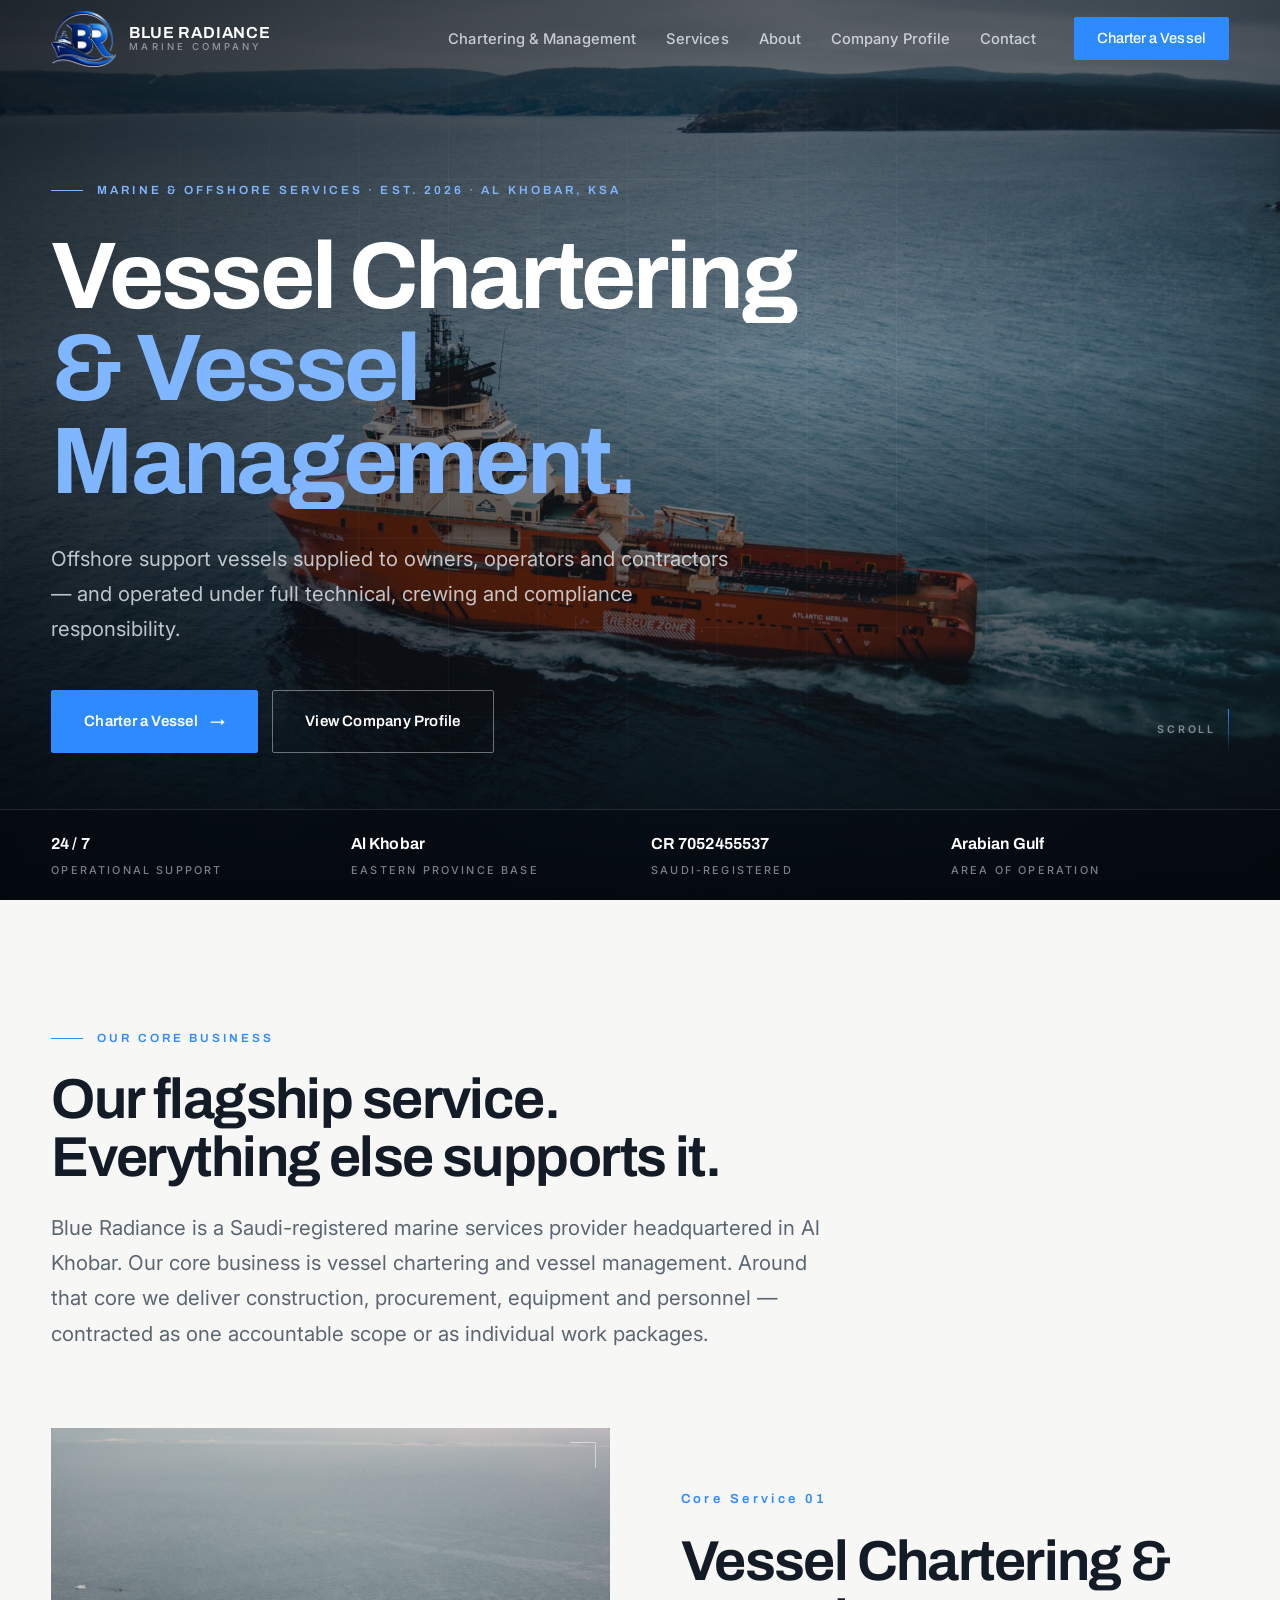
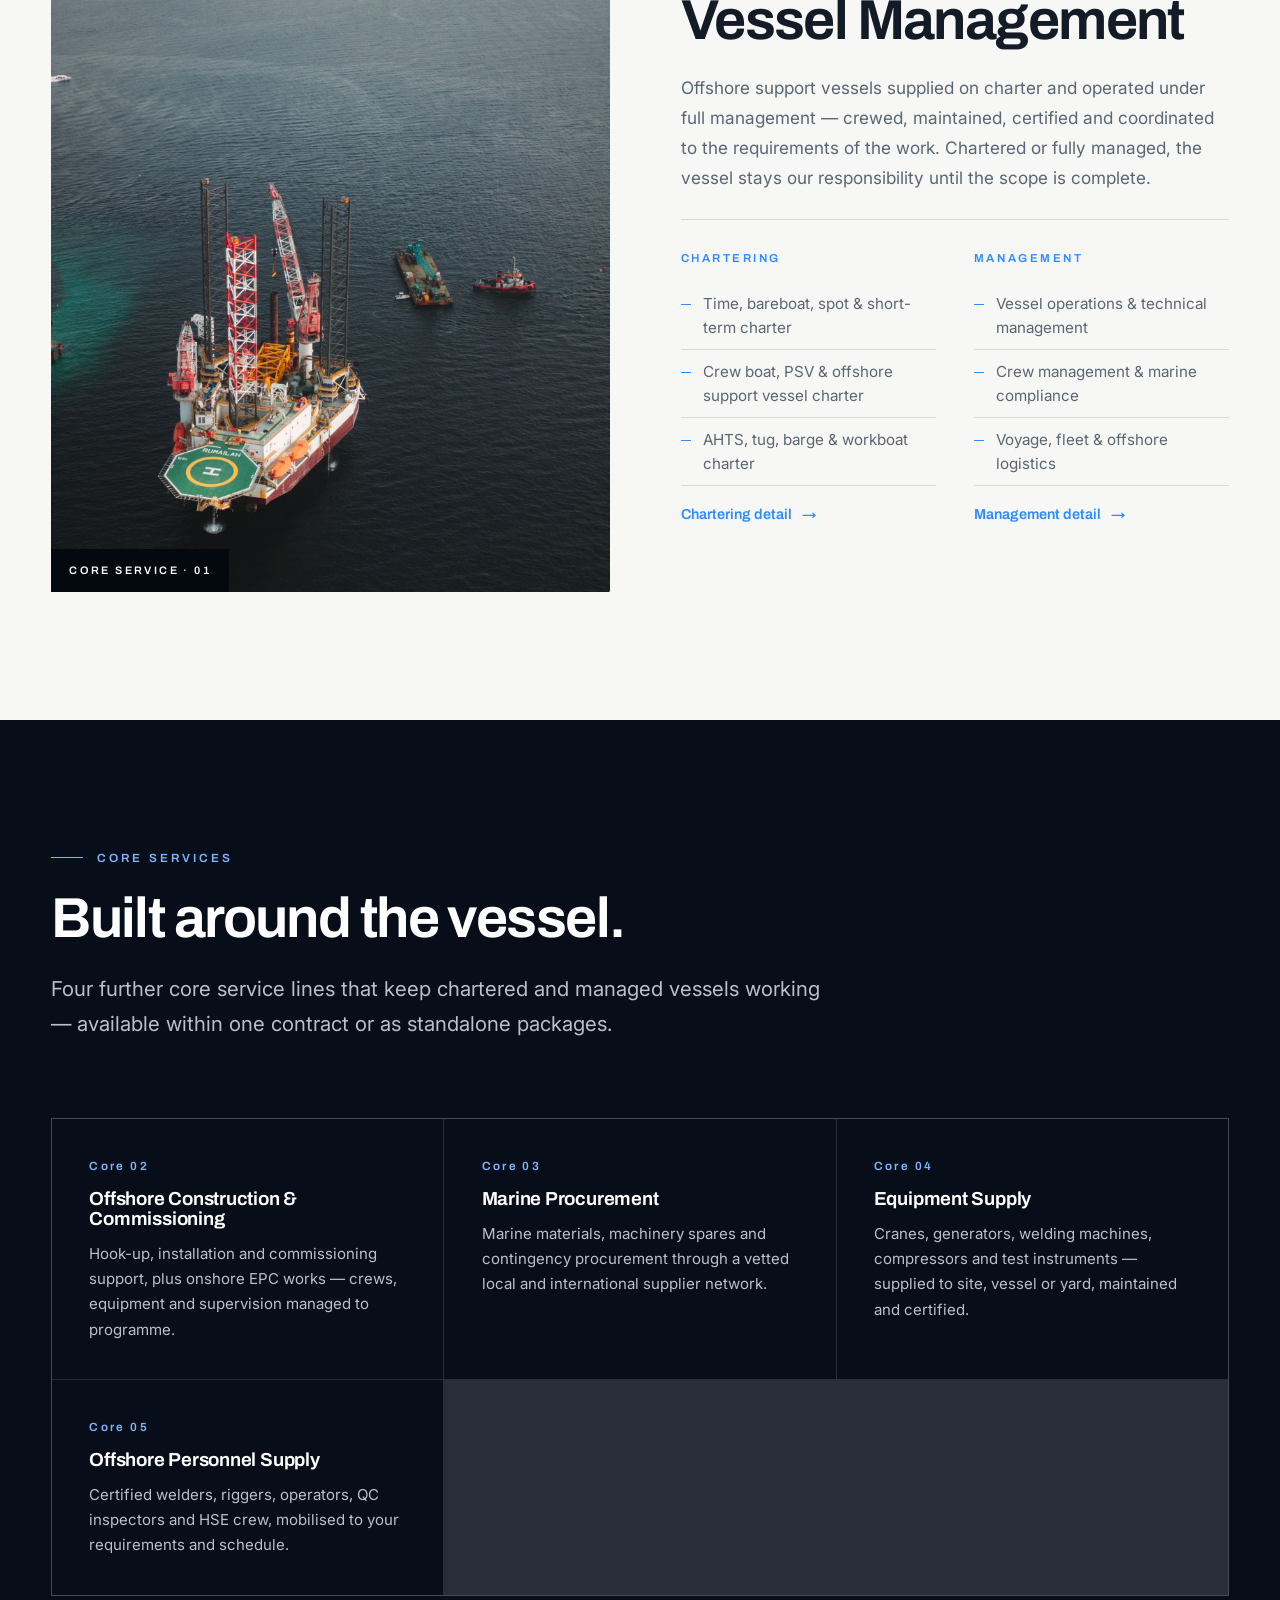
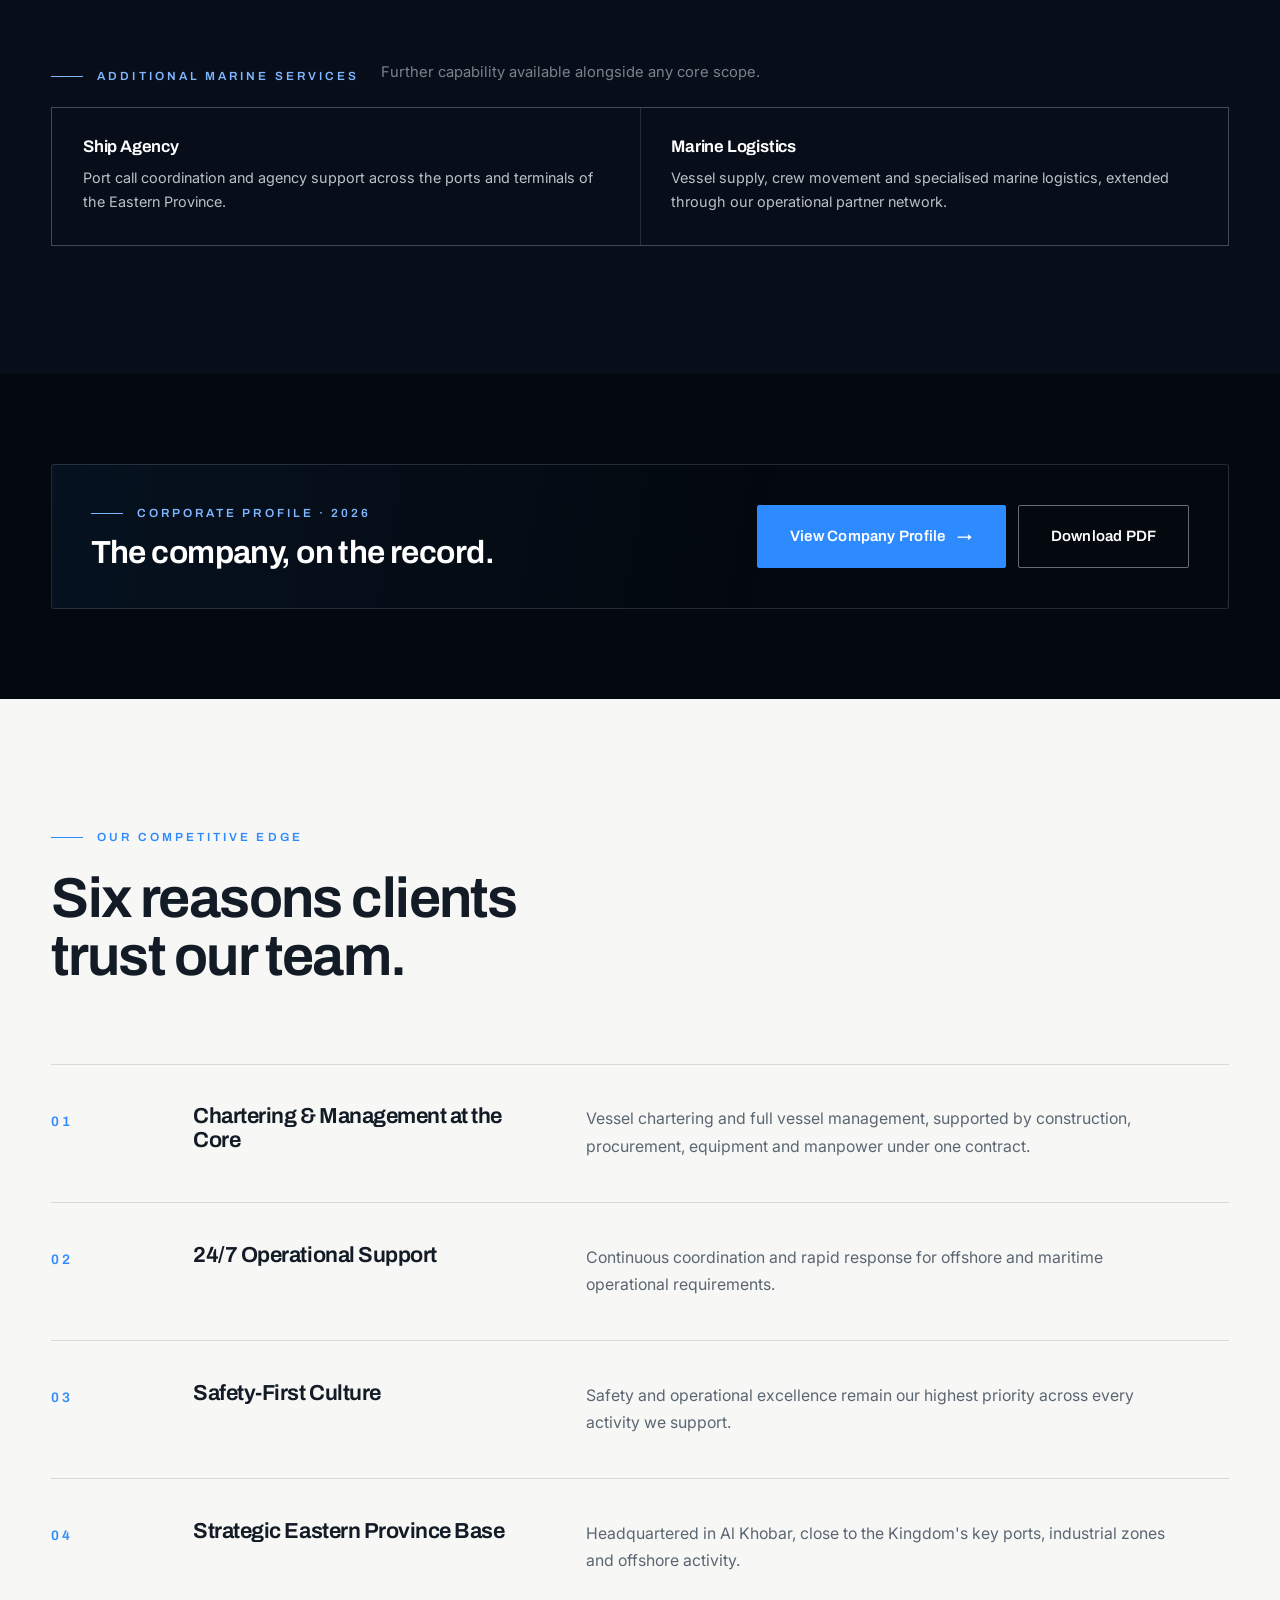
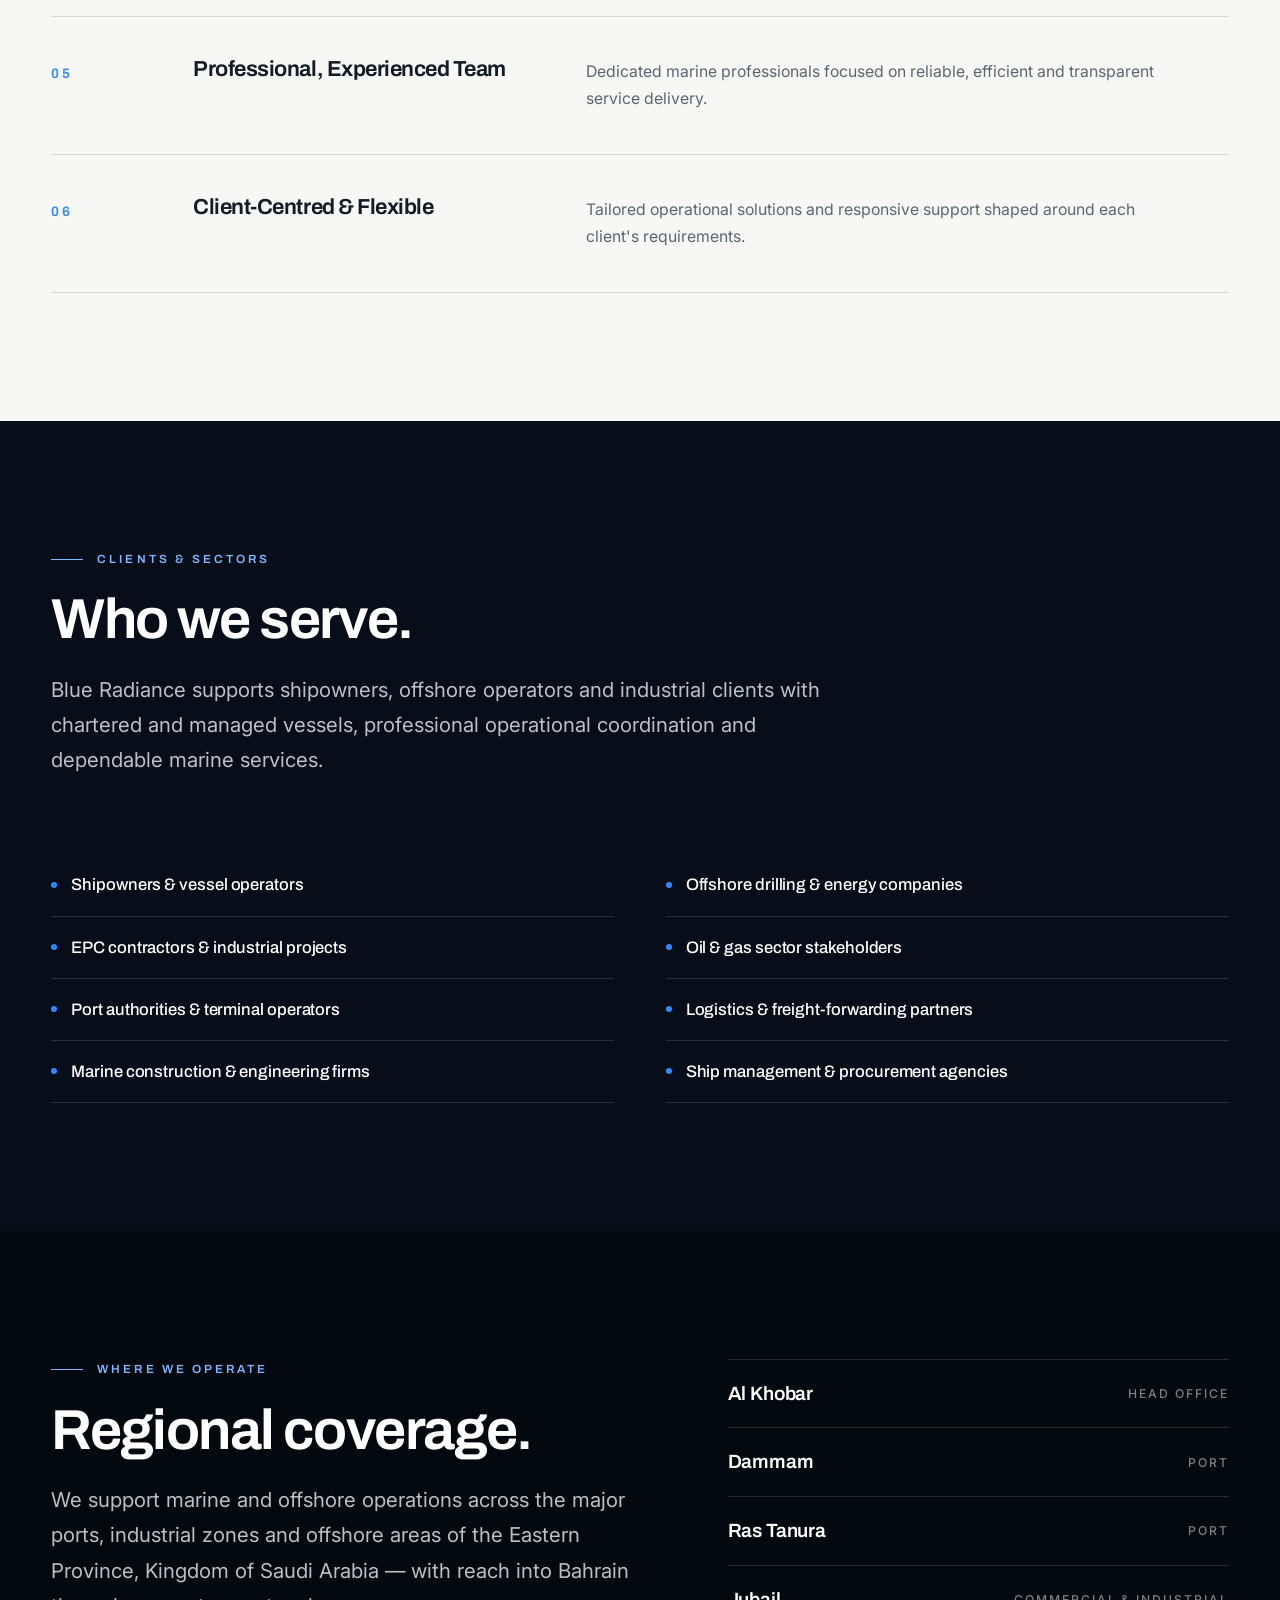
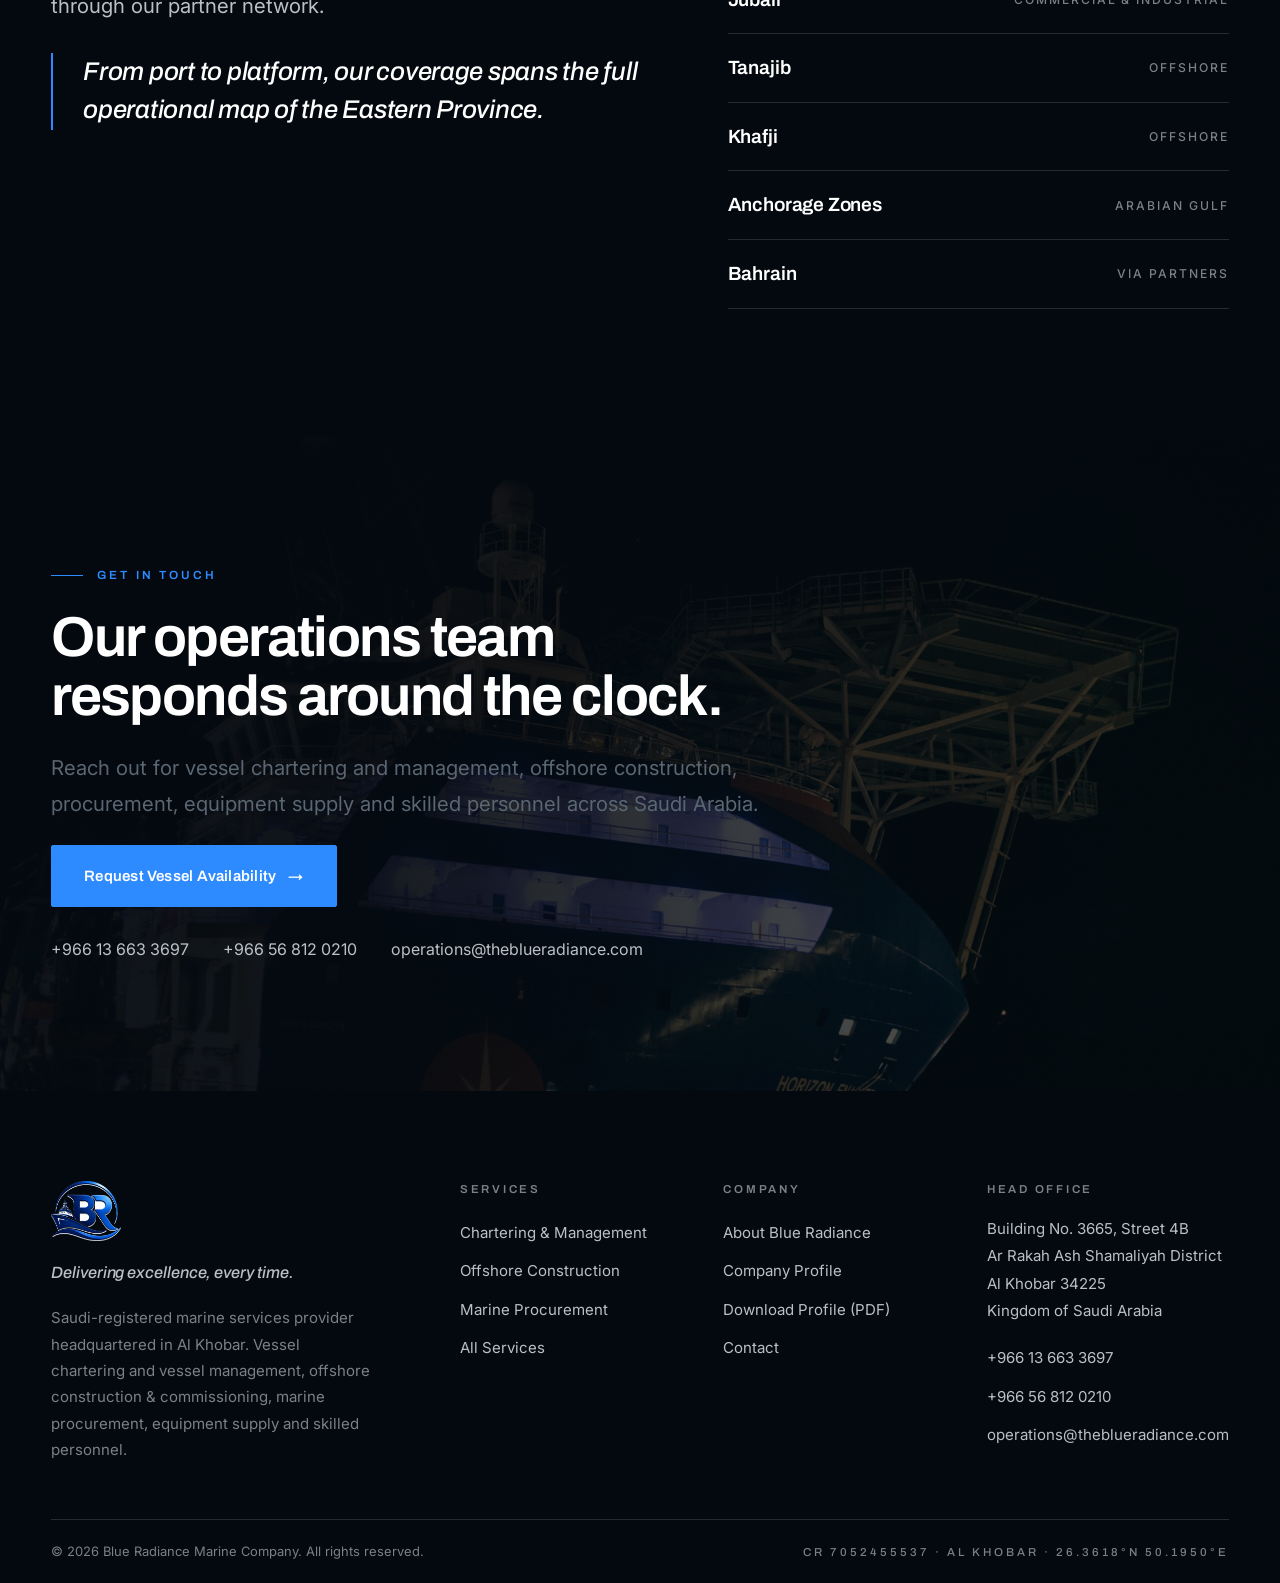
==== commit 0d666cc2: "Final production polish: logo counters, mobile rhythm, profile CTA 1. Logo artwork The R counter was" ====
--- a/index.html
+++ b/index.html
@@ -290,41 +290,17 @@
         </div>
     </section>
 
-    <!-- 03 · COMPANY PROFILE -->
-    <section class="section on-deep" aria-labelledby="profile-title">
-        <div class="shell">
-            <div class="profile-layout">
-                <div class="profile-cover reveal">
-                    <div class="sheet">
-                        <img src="images/profile-cover.jpg"
-                             alt="Cover of the Blue Radiance Marine Company Corporate Profile 2026"
-                             loading="lazy" width="800" height="1035">
-                        <span class="spine" aria-hidden="true"></span>
-                    </div>
-                </div>
+    <!-- COMPANY PROFILE — subtle CTA strip -->
+    <section class="section-tight on-deep" aria-labelledby="profile-title">
+        <div class="shell">
+            <div class="profile-strip-cta reveal">
                 <div>
-                    <div class="sec-head reveal" style="margin-bottom:26px">
-                        <p class="kicker">Corporate Profile · 2026</p>
-                        <h2 id="profile-title" class="display-2">The company,<br>on the record.</h2>
-                        <p class="lede">
-                            Eighteen pages covering who we are, what we deliver and how we
-                            operate — services, sectors, HSE, quality, credentials and
-                            regional coverage. Read it before the first meeting.
-                        </p>
-                    </div>
-                    <ul class="profile-contents reveal">
-                        <li><span class="n">01</span> About the Company</li>
-                        <li><span class="n">04</span> Our Services — five integrated lines</li>
-                        <li><span class="n">06</span> Health, Safety &amp; Environment</li>
-                        <li><span class="n">08</span> Company Snapshot &amp; Credentials</li>
-                    </ul>
-                    <div class="profile-actions reveal" style="margin-top:28px">
-                        <a class="btn" href="company-profile.html"><span>View Company Profile</span> <span class="arr">→</span></a>
-                        <a class="btn btn-ghost" href="documents/Blue-Radiance-Marine-Company-Profile-2026.pdf" download>
-                            <span>Download PDF</span>
-                        </a>
-                    </div>
-                    <p class="profile-meta reveal"><span>PDF · 18 pages</span><span>Corporate Profile 2026</span></p>
+                    <p class="kicker" style="margin-bottom:12px">Corporate Profile · 2026</p>
+                    <h2 id="profile-title" class="display-3">The company, on the record.</h2>
+                </div>
+                <div class="profile-strip-actions">
+                    <a class="btn" href="company-profile.html"><span>View Company Profile</span> <span class="arr">→</span></a>
+                    <a class="btn btn-ghost" href="documents/Blue-Radiance-Marine-Company-Profile-2026.pdf" download><span>Download PDF</span></a>
                 </div>
             </div>
         </div>
--- a/assets/css/site.css
+++ b/assets/css/site.css
@@ -532,6 +532,16 @@
 }
 .profile-contents li .n{font-family:var(--font-display);font-size:.74rem;font-weight:600;letter-spacing:.16em;color:var(--azure-lt);flex:none}
 
+/* Subtle homepage CTA — the profile has its own page, so this stays quiet */
+.profile-strip-cta{
+  display:flex;flex-wrap:wrap;align-items:center;justify-content:space-between;
+  gap:clamp(20px,3vw,44px);
+  padding:clamp(26px,3vw,40px) clamp(24px,3vw,44px);
+  border:1px solid var(--line-d);border-radius:3px;
+  background:linear-gradient(100deg,rgba(46,139,255,.07),rgba(46,139,255,0) 62%);
+}
+.profile-strip-actions{display:flex;flex-wrap:wrap;gap:12px}
+
 .profile-strip{display:grid;grid-template-columns:repeat(3,1fr);gap:clamp(14px,1.6vw,22px);margin-top:clamp(40px,5vw,64px)}
 .profile-strip figure{position:relative;overflow:hidden;border-radius:2px;border:1px solid var(--line-d);background:var(--navy)}
 .profile-strip img{width:100%;height:100%;object-fit:cover;object-position:top center;aspect-ratio:3/2;transition:transform 1.1s var(--ease),opacity .6s ease;opacity:.82}
@@ -602,7 +612,7 @@
   display:inline-flex;gap:10px;align-items:center;
   font-size:.76rem;font-weight:500;letter-spacing:.18em;text-transform:uppercase;color:var(--fog-dim);
 }
-.crumb a{color:inherit;text-decoration:none;transition:color .3s ease}
+.crumb a{display:inline-block;padding-block:3px;color:inherit;text-decoration:none;transition:color .3s ease}
 .crumb a:hover{color:#fff}
 
 /* ---------- Stats ---------- */
@@ -651,6 +661,71 @@
 .form-status.success{display:block;background:#EAF6EE;color:#14532D;border:1px solid #BBE3C8}
 .form-status.error{display:block;background:#FBEDEA;color:#7B1D12;border:1px solid #F0C4BB}
 
+/* ---------- Contact channels ---------- */
+
+.channel-grid{display:grid;grid-template-columns:repeat(3,1fr);gap:1px;background:var(--line);border:1px solid var(--line)}
+.channel{
+  position:relative;background:var(--paper);
+  padding:clamp(26px,2.9vw,42px);
+  display:grid;gap:14px;align-content:start;
+  transition:background .45s var(--ease);overflow:hidden;
+}
+.channel::after{
+  content:'';position:absolute;left:0;bottom:0;width:100%;height:2px;background:var(--azure);
+  transform:scaleX(0);transform-origin:left;transition:transform .55s var(--ease);
+}
+.channel:hover{background:var(--white)}
+.channel:hover::after{transform:scaleX(1)}
+.channel-icon{
+  width:42px;height:42px;border-radius:2px;display:grid;place-items:center;
+  background:rgba(46,139,255,.10);color:var(--azure);
+}
+.channel-icon svg{width:19px;height:19px}
+.channel h3{font-size:1.12rem;letter-spacing:-.01em}
+.channel .lines{display:grid;gap:0}
+.channel .lines a{
+  color:var(--azure-ink);text-decoration:none;font-weight:500;font-size:1rem;
+  border-bottom:1px solid transparent;justify-self:start;transition:border-color .3s ease;
+  word-break:break-word;padding-block:4px;   /* keeps tap targets >= 24px */
+}
+.channel .lines a:hover{border-bottom-color:currentColor}
+.channel p{font-size:.9rem;line-height:1.65;color:var(--muted)}
+
+/* ---------- Head office panel ---------- */
+
+.office{display:grid;gap:0;border-top:1px solid var(--line)}
+.office .row{display:grid;grid-template-columns:132px 1fr;gap:18px;padding-block:18px;border-bottom:1px solid var(--line)}
+.office .k{
+  font-family:var(--font-display);font-size:.7rem;font-weight:600;
+  letter-spacing:.2em;text-transform:uppercase;color:var(--muted);padding-top:4px;
+}
+.office .v{color:var(--text);line-height:1.7}
+.office .v a{display:inline-block;padding-block:3px;color:var(--azure-ink);text-decoration:none;font-weight:500}
+.office .v a:hover{text-decoration:underline}
+
+.duty{
+  display:inline-flex;align-items:center;gap:10px;
+  padding:9px 16px;border:1px solid var(--line);border-radius:50px;
+  font-size:.84rem;font-weight:500;color:var(--text);background:var(--white);
+}
+.duty .pip{width:7px;height:7px;border-radius:50%;background:#2FA36B;flex:none;box-shadow:0 0 0 3px rgba(47,163,107,.18)}
+
+/* ---------- Map ---------- */
+
+.map-wrap{position:relative}
+.map-card{
+  position:absolute;z-index:5;
+  left:clamp(14px,2.4vw,28px);top:clamp(14px,2.4vw,28px);
+  max-width:330px;background:var(--deep);color:#fff;
+  padding:clamp(20px,2.2vw,28px);border-radius:3px;
+  box-shadow:0 22px 50px rgba(4,9,15,.34);
+}
+.map-card h3{font-size:1.05rem;margin-bottom:10px}
+.map-card address{font-style:normal;color:var(--fog);font-size:.93rem;line-height:1.75}
+.map-card .coord{
+  display:block;margin-top:12px;padding-top:12px;border-top:1px solid var(--line-d);
+  font-family:var(--font-display);font-size:.7rem;letter-spacing:.18em;color:var(--fog-dim);
+}
 .map-frame{position:relative;overflow:hidden;border-radius:3px;border:1px solid var(--line-soft)}
 .map-frame iframe{width:100%;height:clamp(340px,42vw,480px);border:0;display:block;filter:grayscale(.22) contrast(1.04)}
 .map-actions{display:flex;gap:11px;flex-wrap:wrap;margin-top:16px;align-items:center}
@@ -733,6 +808,7 @@
   .profile-cover{max-width:380px}
   .profile-cover .sheet{transform:none}
   .foot-grid{grid-template-columns:1fr 1fr}
+  .channel-grid{grid-template-columns:1fr}
   .steps{grid-template-columns:repeat(2,1fr)}
   .detail-row{grid-template-columns:64px 1fr}
   .detail-row p,.detail-row .sub{grid-column:2}
@@ -746,7 +822,9 @@
   .stat-strip{grid-template-columns:1fr;gap:28px}
   .form-row{grid-template-columns:1fr}
   .foot-grid{grid-template-columns:1fr}
-  .info-row{grid-template-columns:1fr;gap:5px;padding-block:16px}
+  .info-row,.office .row{grid-template-columns:1fr;gap:5px;padding-block:16px}
+  /* overlay would cover the map on small screens — sit it above instead */
+  .map-card{position:static;max-width:none;margin-bottom:14px}
   .hero-actions .btn{width:100%}
   .matrix,.sector-grid{grid-template-columns:1fr}
   .steps{grid-template-columns:1fr}
@@ -757,3 +835,79 @@
   .detail-row p,.detail-row .sub{grid-column:1}
   .detail-row .no{padding-top:0}
 }
+
+/* ==========================================================================
+   Mobile production polish — phone only. Desktop and tablet are untouched.
+   Tightens vertical rhythm so pages read compact rather than oversized.
+   ========================================================================== */
+
+@media (max-width:640px){
+
+  /* Hero: ~76vh instead of a full screen, with tighter internal spacing */
+  .hero{min-height:76svh}
+  .hero.hero-page{min-height:64svh}
+  .hero-content{padding-block:34px 26px}
+  .hero-content .kicker{margin-bottom:14px;font-size:.66rem;letter-spacing:.2em}
+  .display-1{font-size:clamp(2.3rem,10.5vw,3rem);line-height:1.02}
+  .hero-sub{margin-top:16px;font-size:1rem;line-height:1.62}
+  .hero-actions{margin-top:22px;gap:10px}
+  .hero-stats-grid{padding-block:13px;gap:12px}
+  .hstat .v{font-size:.94rem}
+  .hstat .l{font-size:.6rem;letter-spacing:.14em}
+
+  /* Section rhythm */
+  .section{padding-block:56px}
+  .section-tight{padding-block:42px}
+  .sec-head{gap:14px;margin-bottom:30px}
+  .display-2{font-size:clamp(1.75rem,7.4vw,2.15rem);line-height:1.08}
+  .display-3{font-size:1.3rem}
+  .lede{font-size:1rem;line-height:1.65}
+  .kicker{font-size:.66rem;letter-spacing:.2em;gap:10px}
+  .kicker::before{width:22px}
+
+  /* Cards and cells */
+  .svc-cell{padding:24px 22px;gap:9px}
+  .svc-grid.is-flagship .svc-cell{padding:26px 22px;gap:11px}
+  .svc-grid.is-flagship h3{font-size:1.3rem}
+  .channel{padding:24px 22px;gap:11px}
+  .vmv-card{padding:26px 22px;gap:12px}
+  .cred{padding:22px 20px}
+  .pillar{padding:24px 22px}
+  .step{padding:22px 20px}
+  .card{padding:26px 22px}
+  .detail-row{padding-block:22px;gap:6px}
+  .flagship + .flagship{margin-top:48px;padding-top:48px}
+  .flagship{gap:26px}
+  .fl-copy{gap:16px}
+
+  /* Lists and rules */
+  .matrix li,.sector-grid li,.port-list li{padding-block:12px}
+  .flagship li,.facet li{padding-block:10px}
+  .pull{font-size:1.08rem;padding-left:16px}
+
+  /* Footer */
+  .foot-grid{padding-block:44px 28px;gap:30px}
+  .foot-col .foot-h{margin-bottom:12px}
+  .foot-brand{gap:14px}
+  .foot-bar{padding-block:16px;font-size:.76rem}
+
+  /* Profile CTA strip */
+  .profile-strip-cta{padding:24px 22px;gap:18px}
+  .profile-strip-actions{width:100%}
+  .profile-strip-actions .btn{width:100%}
+
+  /* Map */
+  .map-frame iframe{height:300px}
+  .map-card{padding:20px 18px}
+
+  /* Buttons sit comfortably rather than edge-to-edge everywhere */
+  .btn{padding:15px 26px;font-size:.9rem}
+}
+
+/* Very small phones */
+@media (max-width:380px){
+  .hero-content{padding-block:28px 22px}
+  .display-1{font-size:2.1rem}
+  .hero-stats-grid{gap:10px}
+  .section{padding-block:48px}
+}
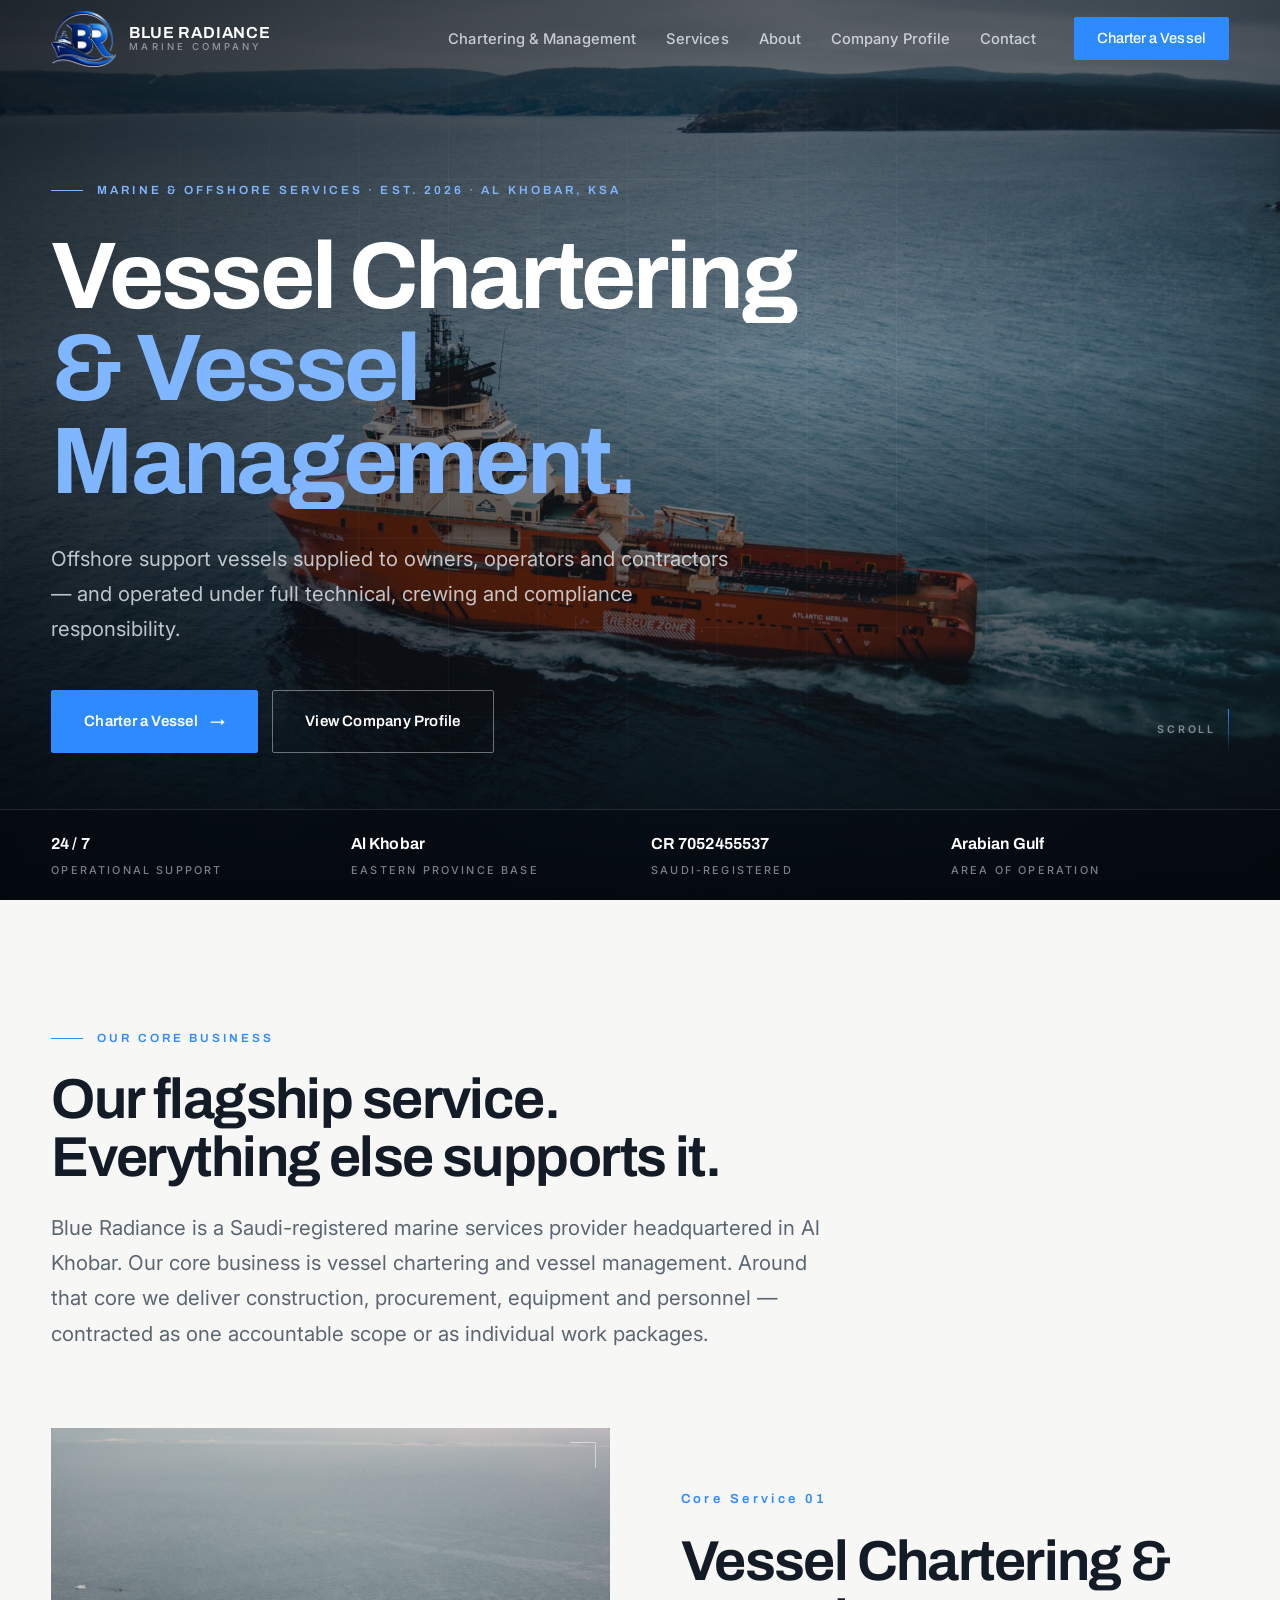
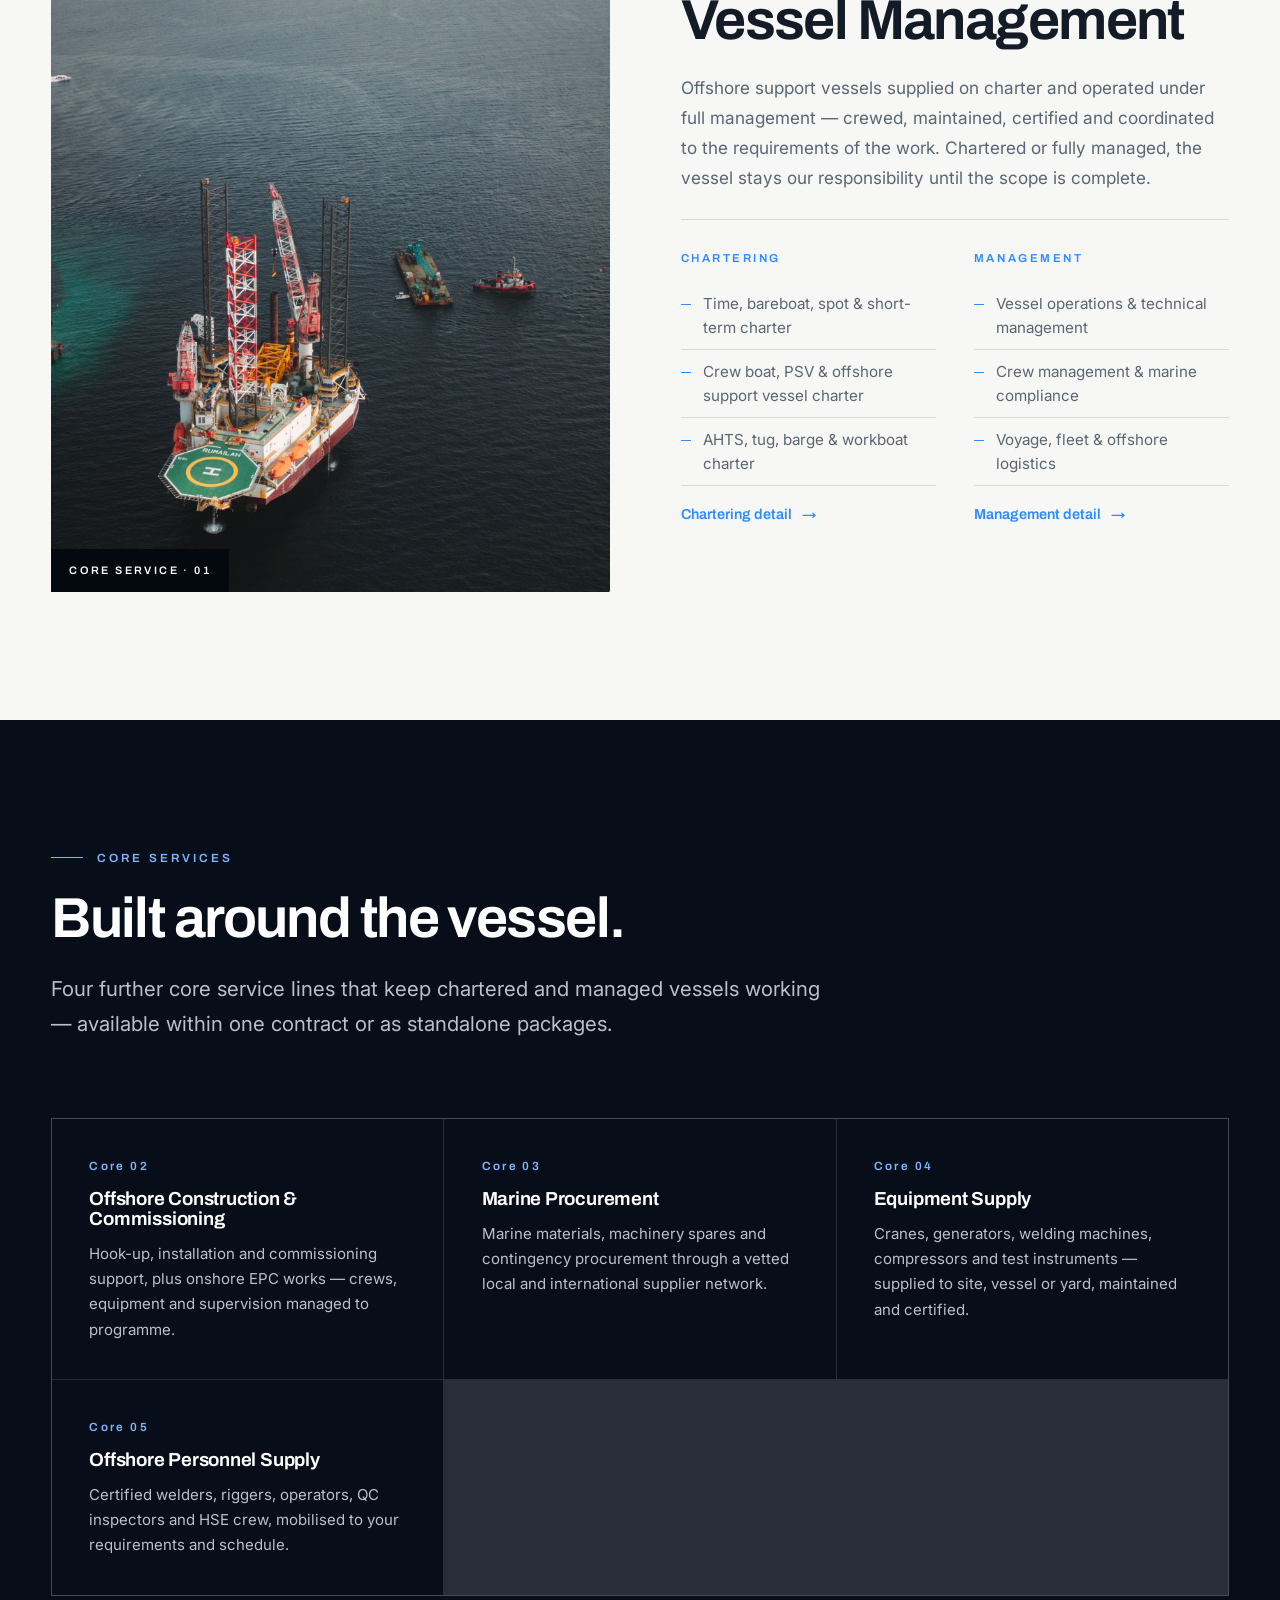
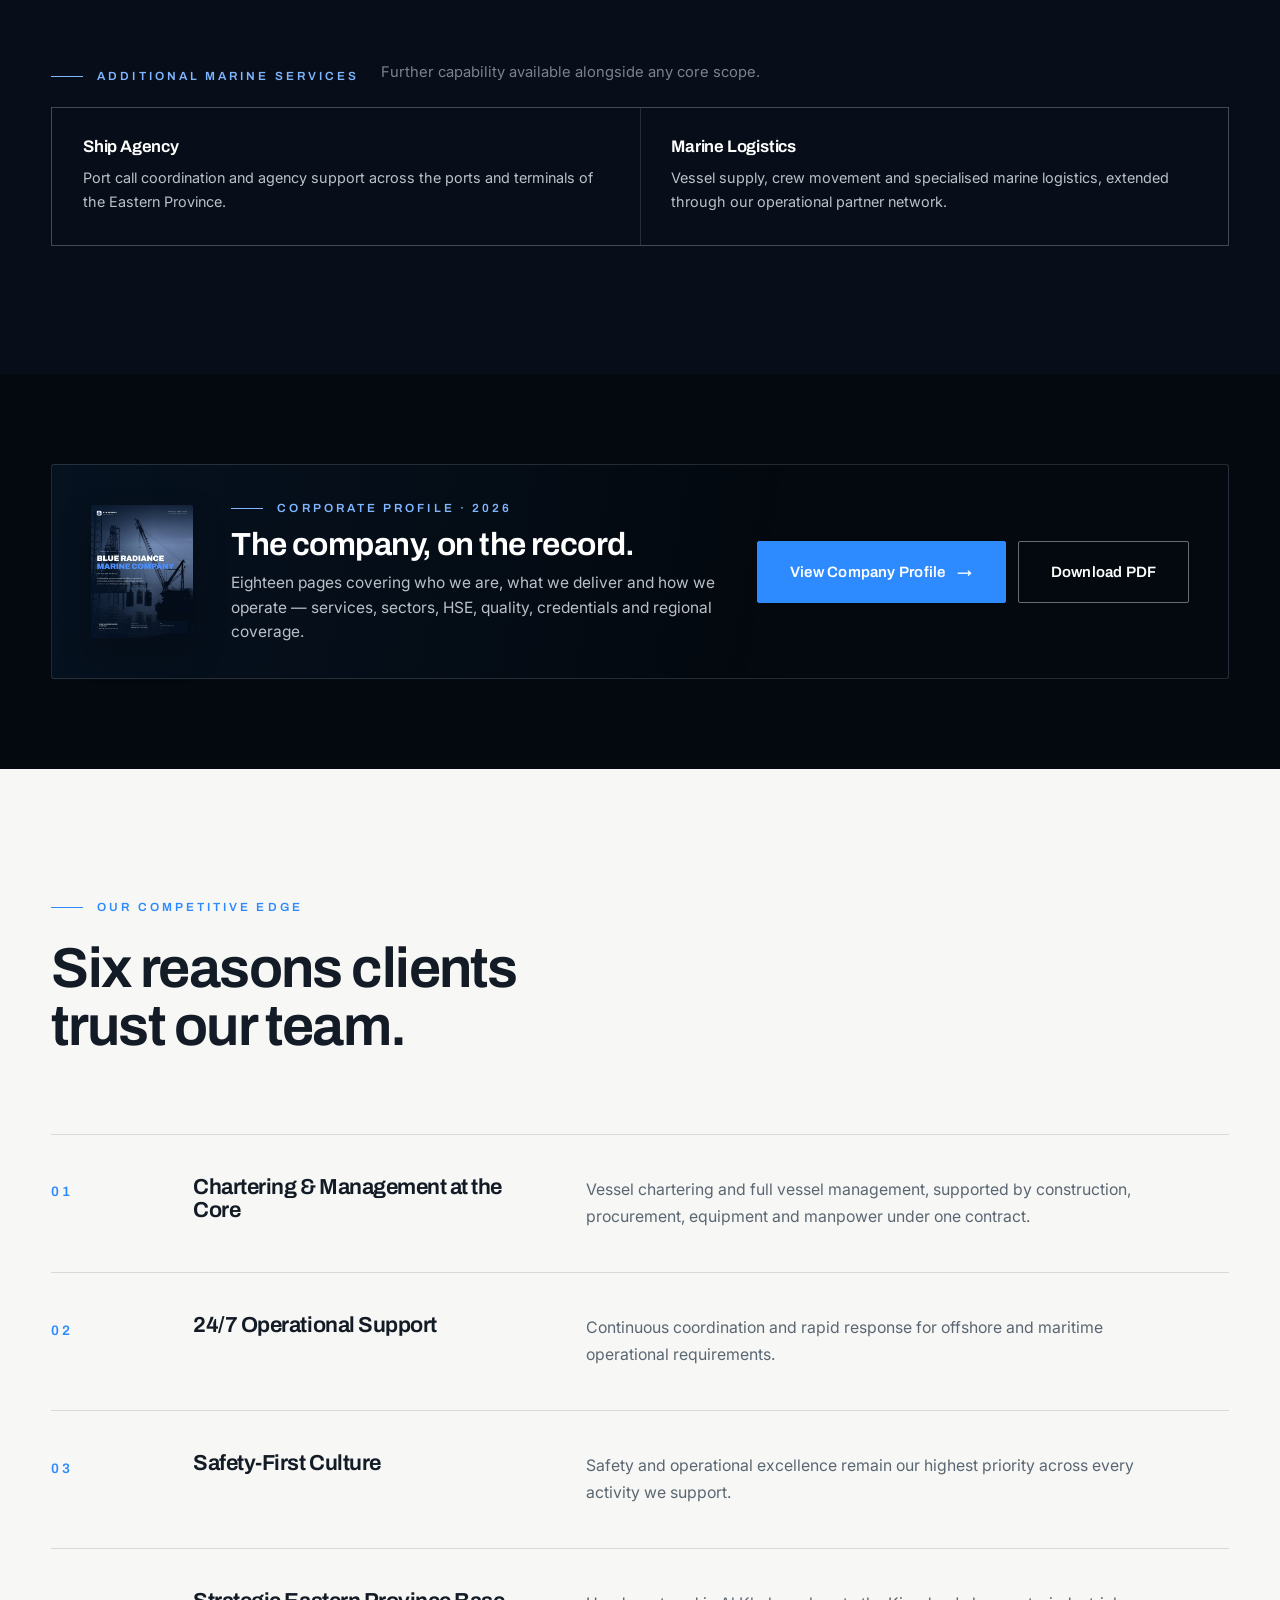
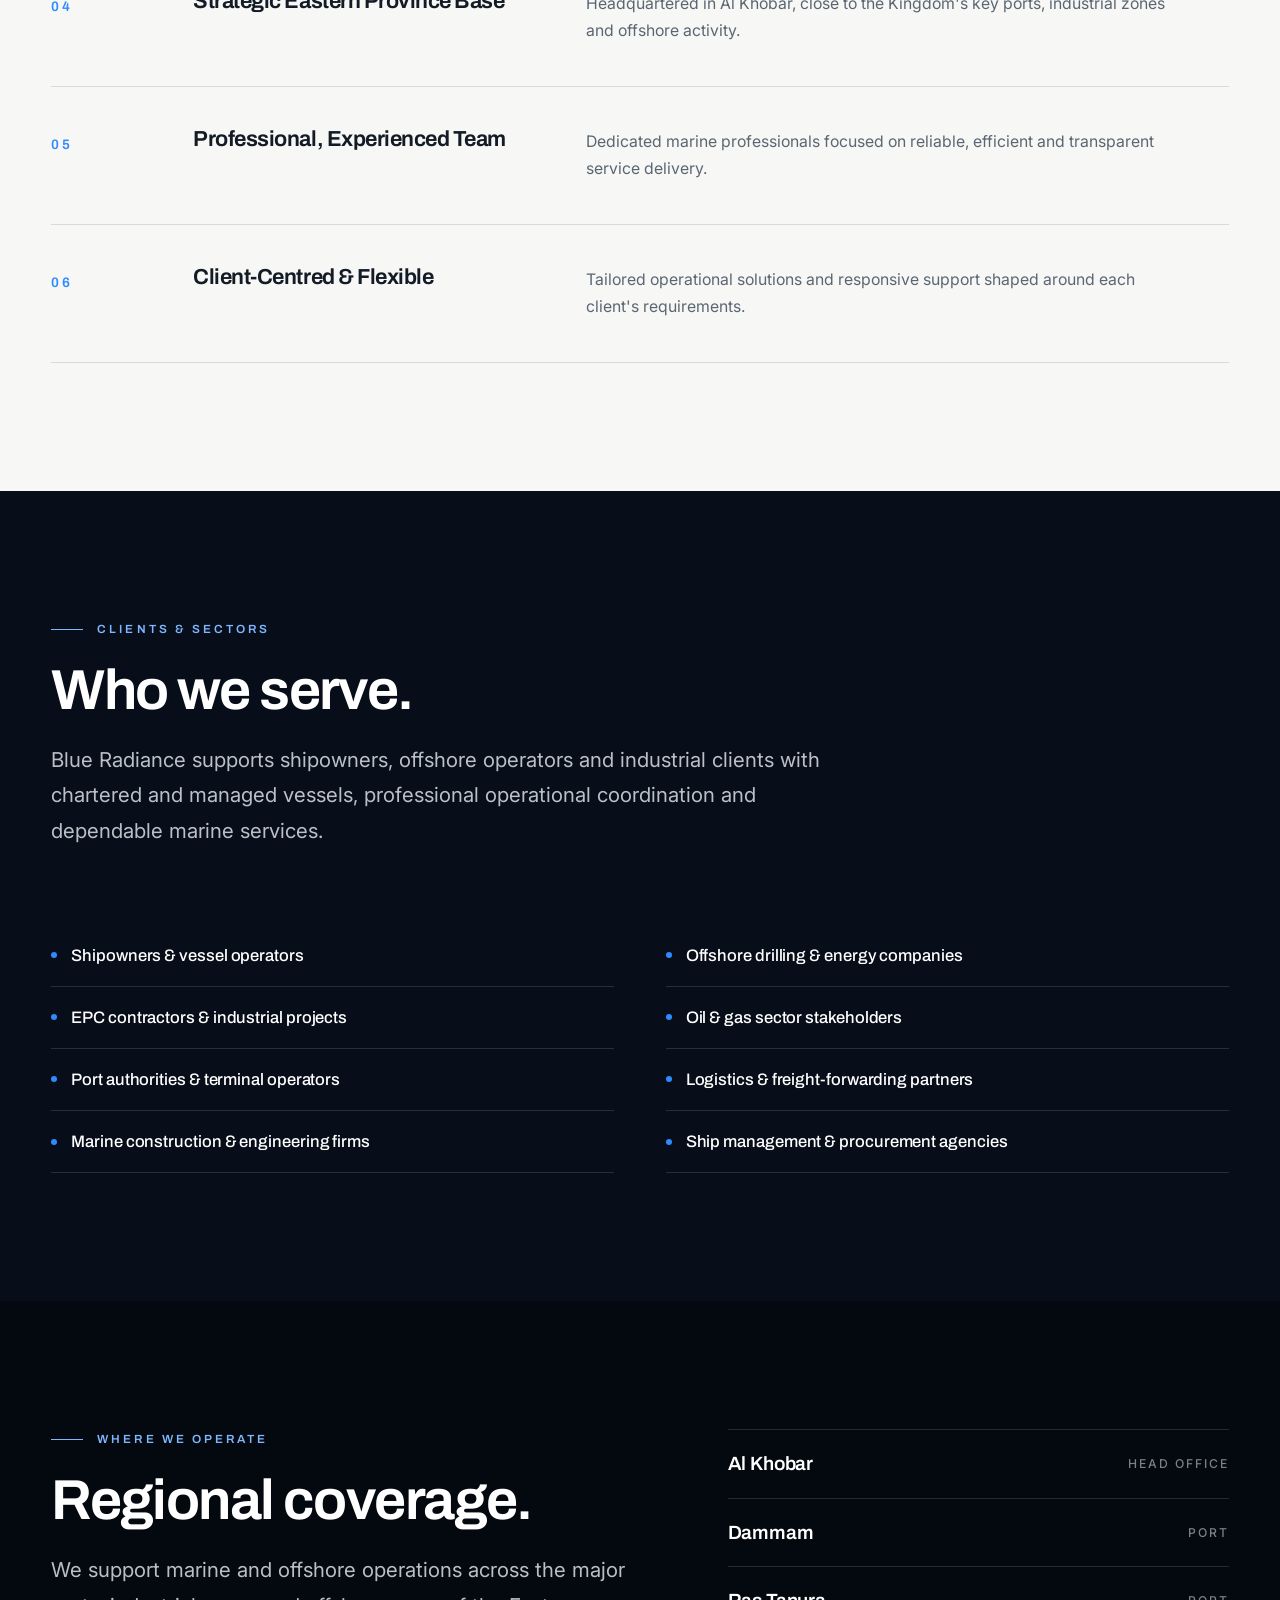
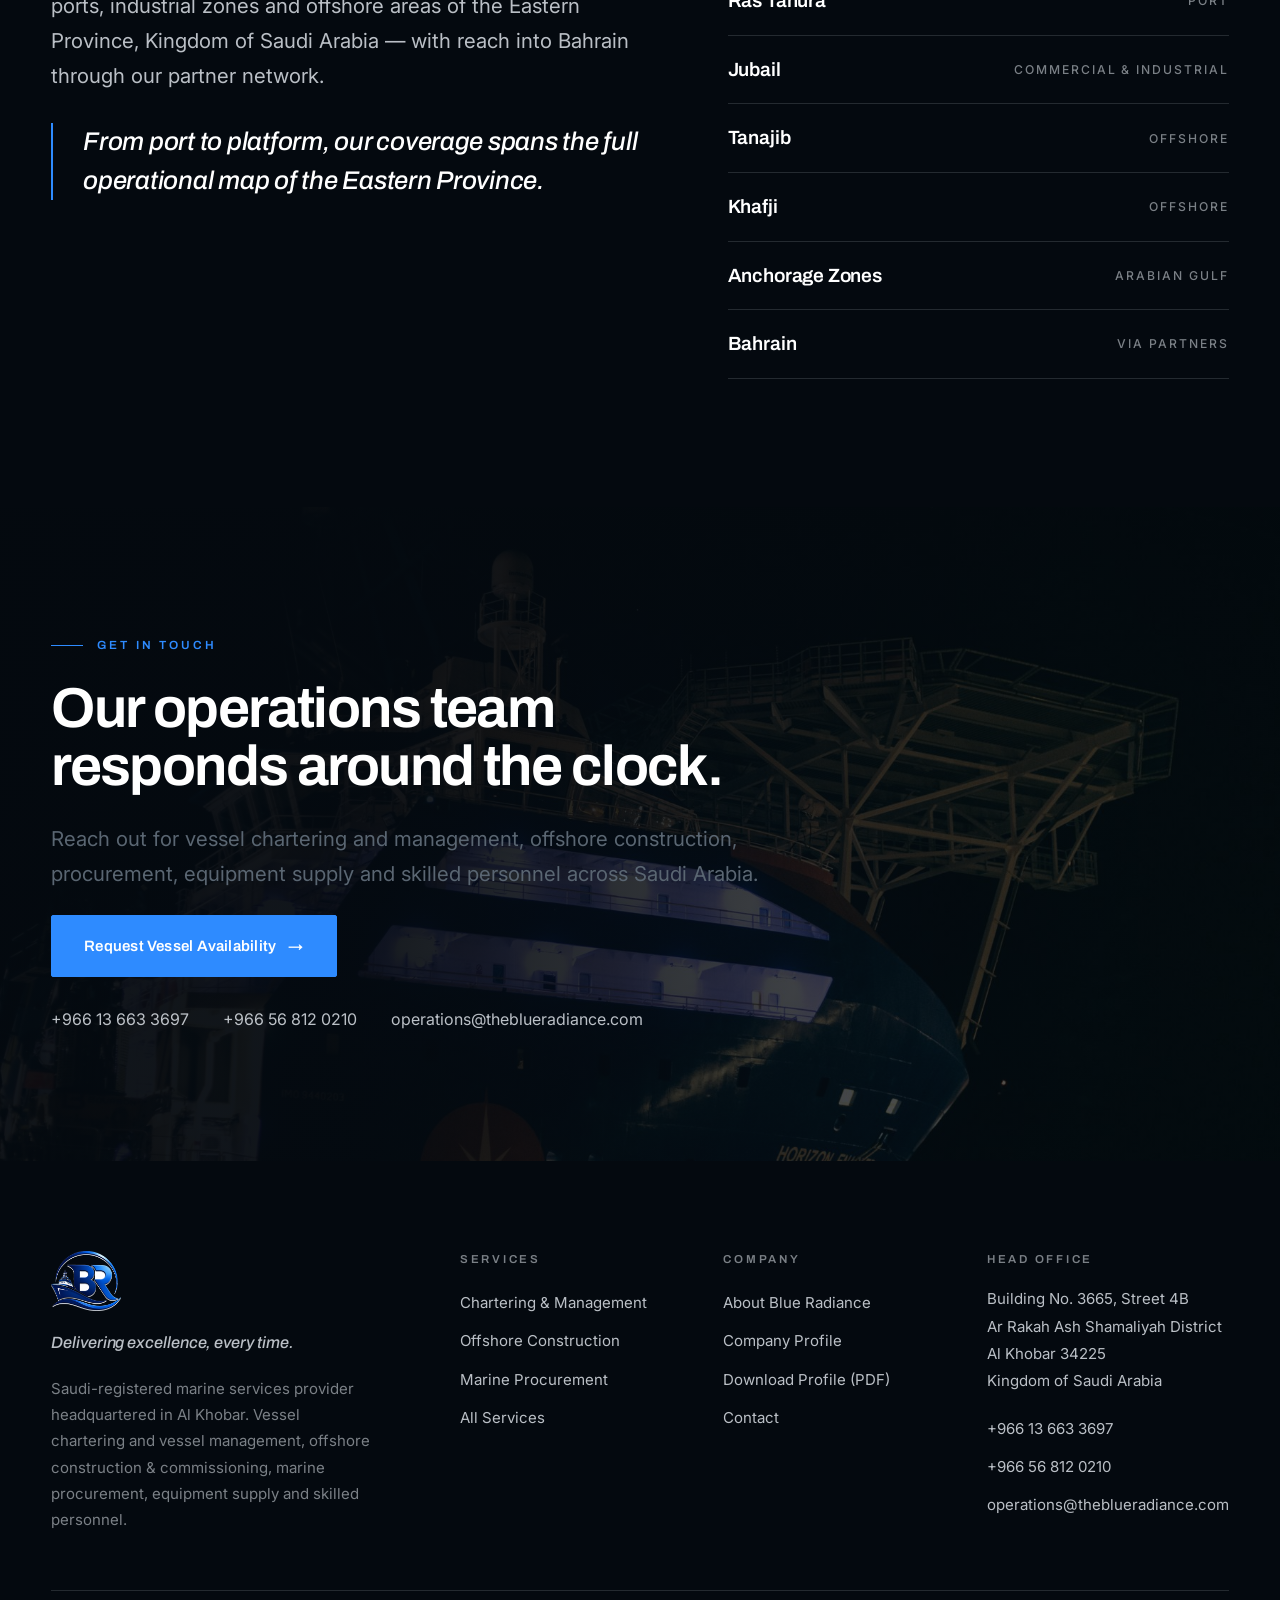
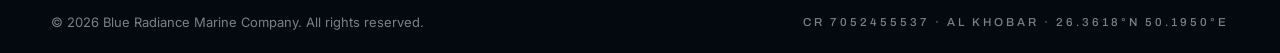
==== commit 03c8a786: "Final UI polish: desktop profile band, phone hero, header and footer 1. Company Profile band Restore" ====
--- a/index.html
+++ b/index.html
@@ -294,9 +294,19 @@
     <section class="section-tight on-deep" aria-labelledby="profile-title">
         <div class="shell">
             <div class="profile-strip-cta reveal">
-                <div>
-                    <p class="kicker" style="margin-bottom:12px">Corporate Profile · 2026</p>
+                <div class="profile-strip-media">
+                    <img src="images/profile-cover.jpg"
+                         alt="Cover of the Blue Radiance Marine Company Corporate Profile 2026"
+                         loading="lazy" width="800" height="1035">
+                </div>
+                <div class="profile-strip-copy">
+                    <p class="kicker">Corporate Profile · 2026</p>
                     <h2 id="profile-title" class="display-3">The company, on the record.</h2>
+                    <p class="profile-strip-lede">
+                        Eighteen pages covering who we are, what we deliver and how we
+                        operate — services, sectors, HSE, quality, credentials and
+                        regional coverage.
+                    </p>
                 </div>
                 <div class="profile-strip-actions">
                     <a class="btn" href="company-profile.html"><span>View Company Profile</span> <span class="arr">→</span></a>
--- a/assets/css/site.css
+++ b/assets/css/site.css
@@ -190,7 +190,6 @@
   transition:opacity .4s ease,transform .5s var(--ease);
 }
 .brand:hover .brand-mark{opacity:.9;transform:translateY(-1px)}
-@media (max-width:520px){ .brand-mark{height:48px} }
 .brand-name{display:flex;flex-direction:column;line-height:1.1}
 .brand-name .t{font-family:var(--font-display);font-weight:650;font-size:1rem;letter-spacing:.05em}
 .brand-name .s{font-size:.6rem;font-weight:500;letter-spacing:.32em;text-transform:uppercase;color:var(--fog-dim)}
@@ -532,15 +531,31 @@
 }
 .profile-contents li .n{font-family:var(--font-display);font-size:.74rem;font-weight:600;letter-spacing:.16em;color:var(--azure-lt);flex:none}
 
-/* Subtle homepage CTA — the profile has its own page, so this stays quiet */
+/* Homepage profile band — compact trust section on desktop, CTA strip on phones */
 .profile-strip-cta{
-  display:flex;flex-wrap:wrap;align-items:center;justify-content:space-between;
-  gap:clamp(20px,3vw,44px);
-  padding:clamp(26px,3vw,40px) clamp(24px,3vw,44px);
+  display:grid;
+  grid-template-columns:auto minmax(0,1fr) auto;
+  align-items:center;
+  gap:clamp(22px,3vw,44px);
+  padding:clamp(24px,2.6vw,34px) clamp(24px,3vw,40px);
   border:1px solid var(--line-d);border-radius:3px;
   background:linear-gradient(100deg,rgba(46,139,255,.07),rgba(46,139,255,0) 62%);
 }
+.profile-strip-media{flex:none;width:clamp(88px,8vw,116px)}
+.profile-strip-media img{
+  width:100%;height:auto;border-radius:2px;
+  box-shadow:0 14px 30px rgba(4,9,15,.42);
+  transition:transform .6s var(--ease);
+}
+.profile-strip-cta:hover .profile-strip-media img{transform:translateY(-3px)}
+.profile-strip-copy{display:grid;gap:9px;min-width:0}
+.profile-strip-lede{font-size:.97rem;line-height:1.6;color:var(--fog);max-width:52ch}
 .profile-strip-actions{display:flex;flex-wrap:wrap;gap:12px}
+
+@media (max-width:1080px){
+  .profile-strip-cta{grid-template-columns:auto minmax(0,1fr);row-gap:22px}
+  .profile-strip-actions{grid-column:1 / -1}
+}
 
 .profile-strip{display:grid;grid-template-columns:repeat(3,1fr);gap:clamp(14px,1.6vw,22px);margin-top:clamp(40px,5vw,64px)}
 .profile-strip figure{position:relative;overflow:hidden;border-radius:2px;border:1px solid var(--line-d);background:var(--navy)}
@@ -843,15 +858,29 @@
 
 @media (max-width:640px){
 
-  /* Hero: ~76vh instead of a full screen, with tighter internal spacing */
-  .hero{min-height:76svh}
-  .hero.hero-page{min-height:64svh}
-  .hero-content{padding-block:34px 26px}
-  .hero-content .kicker{margin-bottom:14px;font-size:.66rem;letter-spacing:.2em}
-  .display-1{font-size:clamp(2.3rem,10.5vw,3rem);line-height:1.02}
-  .hero-sub{margin-top:16px;font-size:1rem;line-height:1.62}
-  .hero-actions{margin-top:22px;gap:10px}
-  .hero-stats-grid{padding-block:13px;gap:12px}
+  /* Slimmer header — logo and company name stay fully legible */
+  :root{--nav-h:64px}
+  .brand-mark{height:42px}
+  .brand{gap:10px}
+  .brand-name .t{font-size:.92rem;letter-spacing:.04em}
+  .brand-name .s{font-size:.6rem;letter-spacing:.24em}
+  .nav-burger{width:40px;height:40px;gap:6px}
+  .nav-burger span{width:22px}
+
+  /* Profile band collapses to the compact CTA — image and lede stand down */
+  .profile-strip-cta{grid-template-columns:1fr;gap:16px;padding:24px 22px}
+  .profile-strip-media,.profile-strip-lede{display:none}
+  .profile-strip-copy{gap:8px}
+
+  /* Hero: ~70vh, with tighter internal spacing */
+  .hero{min-height:70svh}
+  .hero.hero-page{min-height:60svh}
+  .hero-content{padding-block:22px 17px}
+  .hero-content .kicker{margin-bottom:11px;font-size:.66rem;letter-spacing:.2em}
+  .display-1{font-size:clamp(2.25rem,10.2vw,2.9rem);line-height:1.02}
+  .hero-sub{margin-top:13px;font-size:.98rem;line-height:1.6}
+  .hero-actions{margin-top:17px;gap:9px}
+  .hero-stats-grid{padding-block:11px;gap:11px}
   .hstat .v{font-size:.94rem}
   .hstat .l{font-size:.6rem;letter-spacing:.14em}
 
@@ -885,14 +914,20 @@
   .flagship li,.facet li{padding-block:10px}
   .pull{font-size:1.08rem;padding-left:16px}
 
-  /* Footer */
-  .foot-grid{padding-block:44px 28px;gap:30px}
-  .foot-col .foot-h{margin-bottom:12px}
-  .foot-brand{gap:14px}
-  .foot-bar{padding-block:16px;font-size:.76rem}
-
-  /* Profile CTA strip */
-  .profile-strip-cta{padding:24px 22px;gap:18px}
+  /* Footer — two link columns instead of a long stack; nothing removed */
+  .foot-grid{grid-template-columns:1fr 1fr;padding-block:36px 22px;gap:26px 18px}
+  .foot-brand{grid-column:1 / -1}
+  .foot-col:last-child{grid-column:1 / -1}
+  .foot-col .foot-h{margin-bottom:9px;font-size:.66rem;letter-spacing:.2em}
+  .foot-col ul{gap:0}
+  .foot-col a{padding-block:6px;font-size:.9rem}
+  .foot-col address{font-size:.9rem;line-height:1.7}
+  .foot-brand{gap:11px}
+  .foot-brand .brand-mark{height:46px}
+  .foot-motto{font-size:.96rem}
+  .foot-tag{font-size:.88rem;line-height:1.65}
+  .foot-bar{padding-block:14px;font-size:.74rem;gap:6px 16px}
+
   .profile-strip-actions{width:100%}
   .profile-strip-actions .btn{width:100%}
 
@@ -906,8 +941,10 @@
 
 /* Very small phones */
 @media (max-width:380px){
-  .hero-content{padding-block:28px 22px}
-  .display-1{font-size:2.1rem}
+  .hero-content{padding-block:24px 20px}
+  .display-1{font-size:2.05rem}
   .hero-stats-grid{gap:10px}
-  .section{padding-block:48px}
-}
+  .section{padding-block:46px}
+  .brand-name .t{font-size:.86rem}
+  .brand-mark{height:40px}
+}
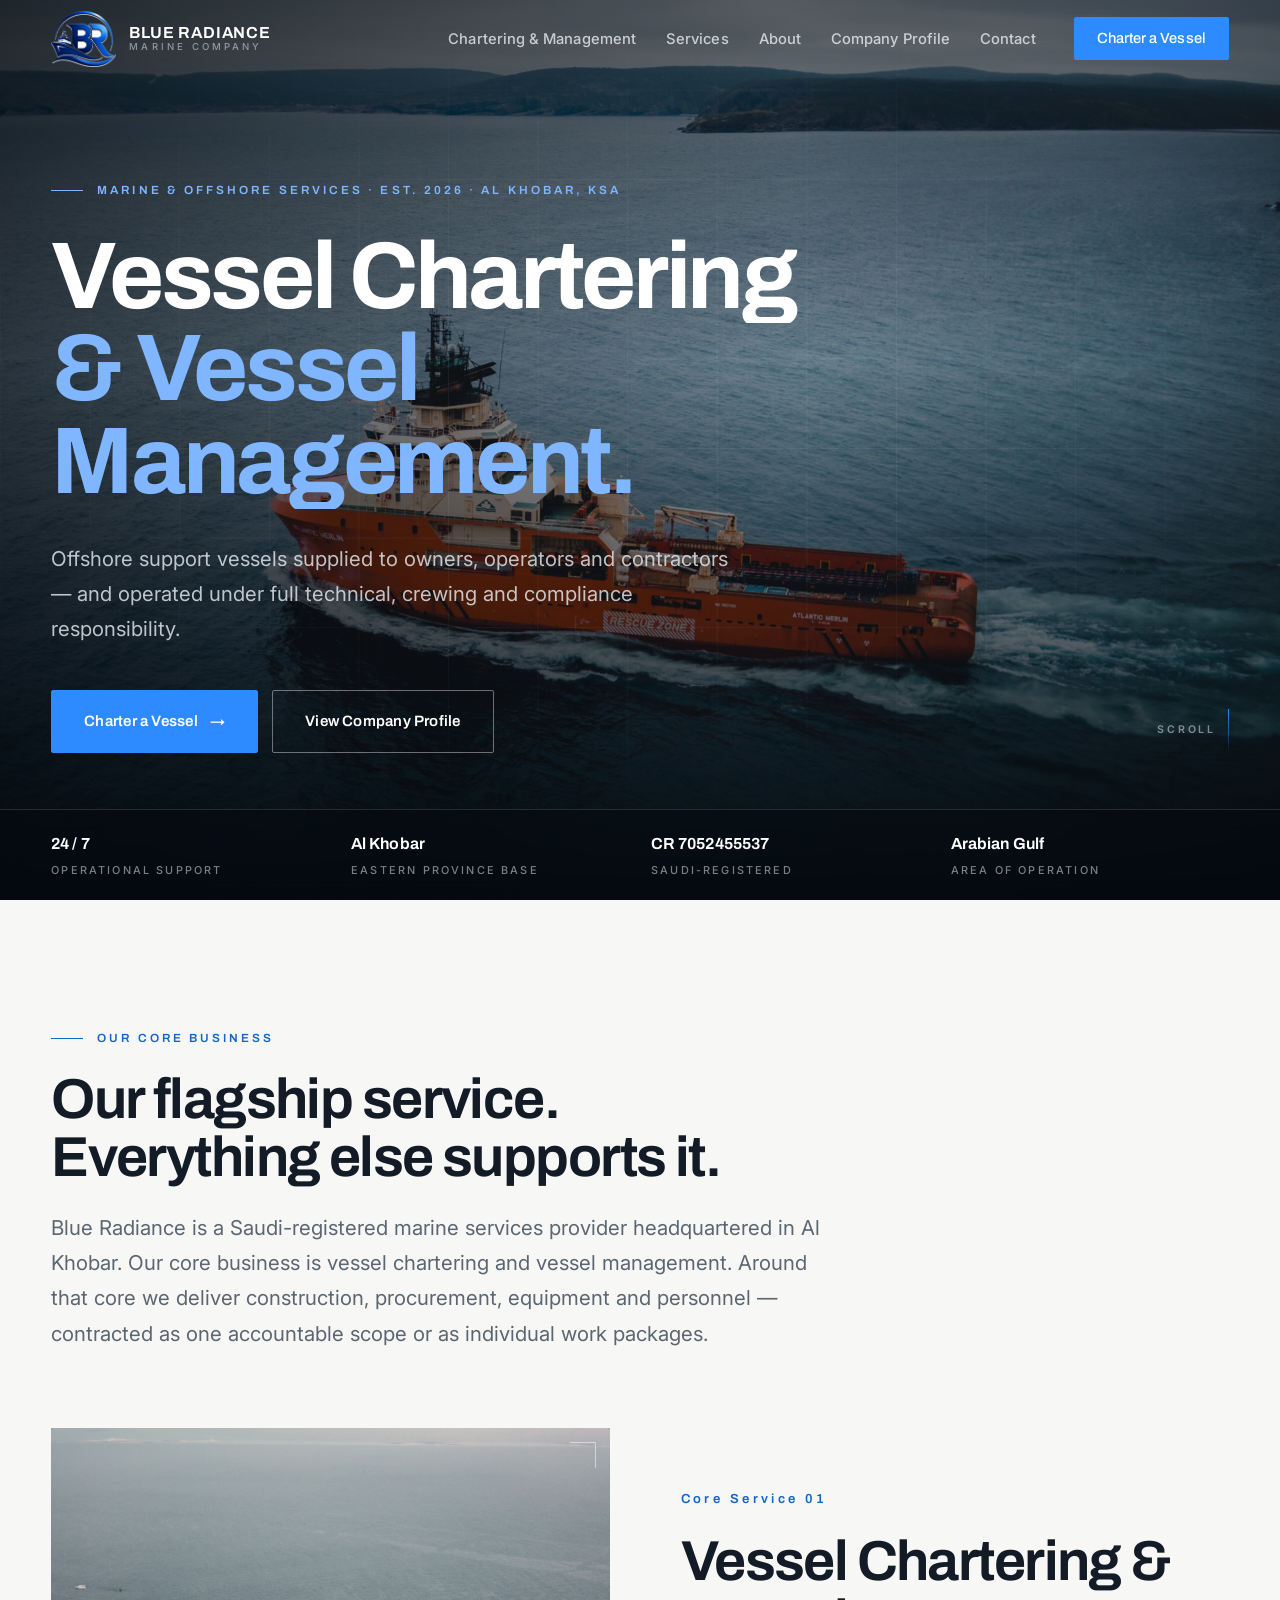
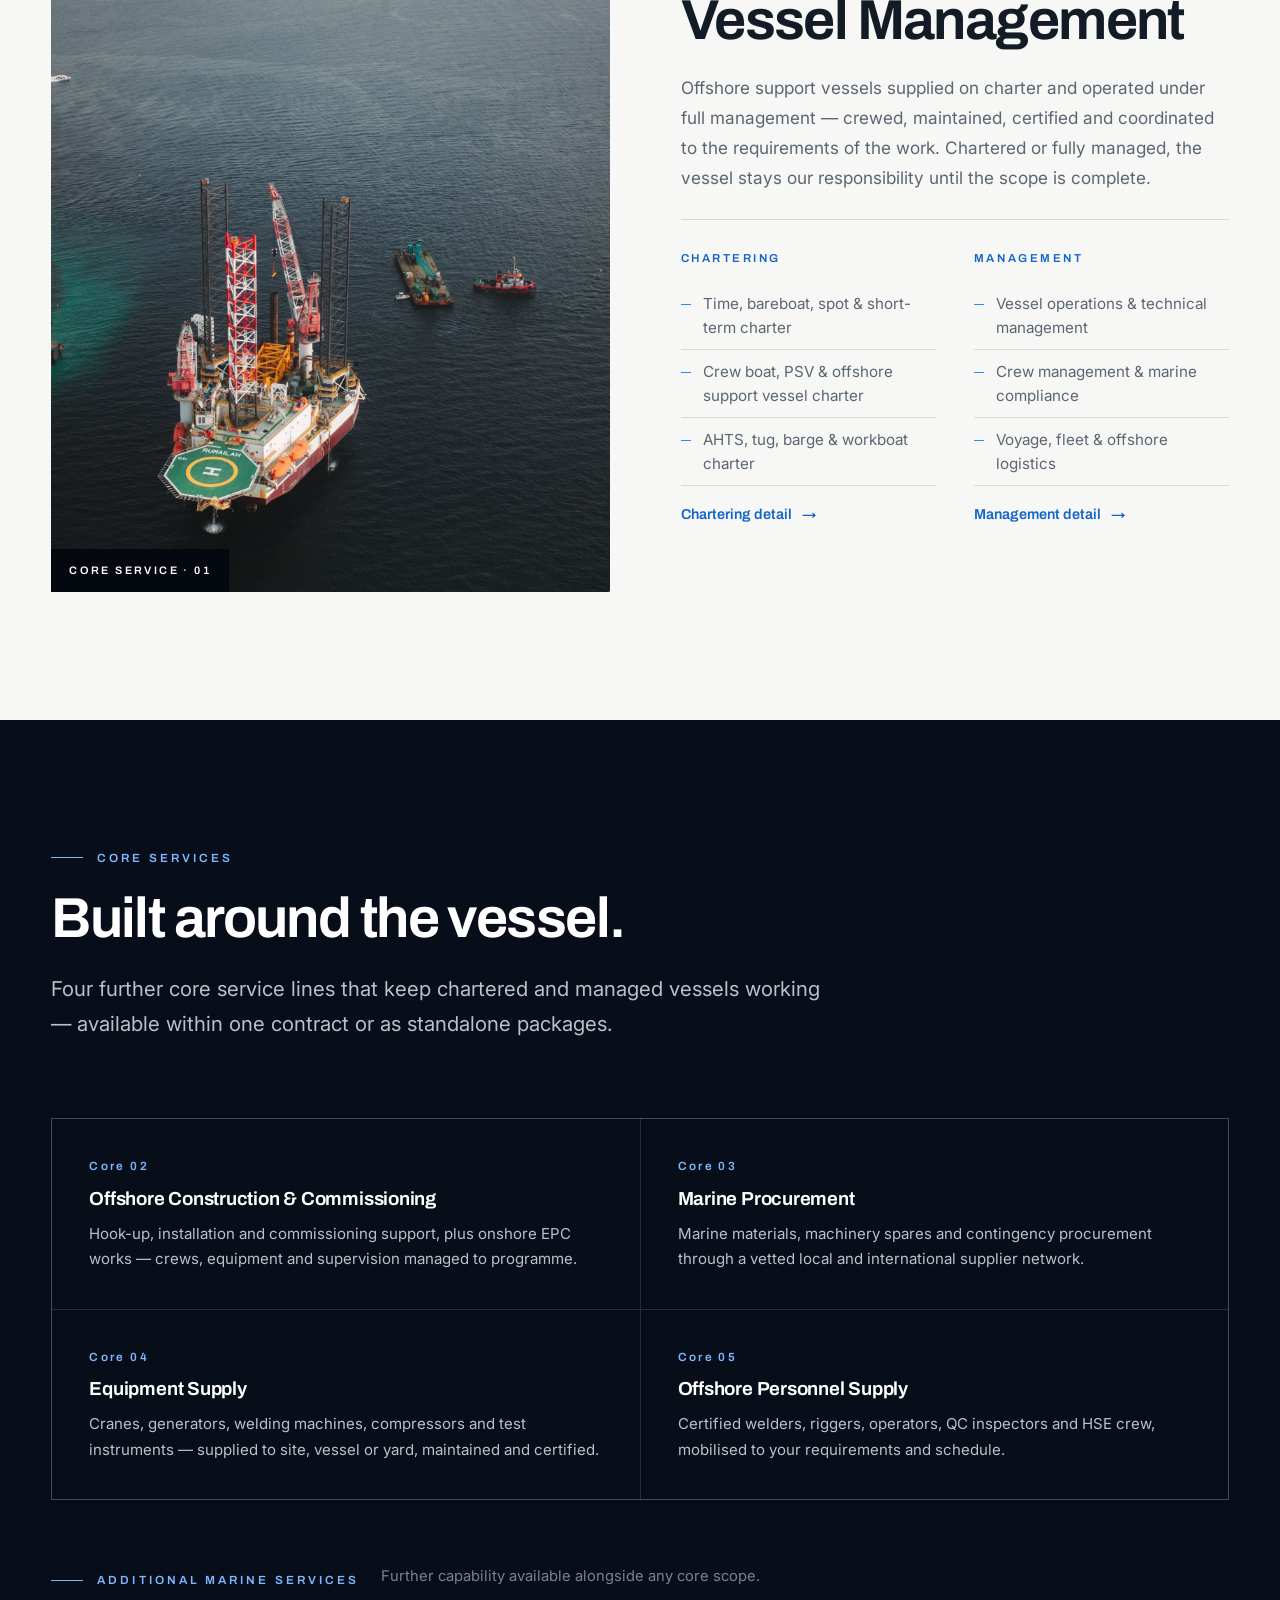
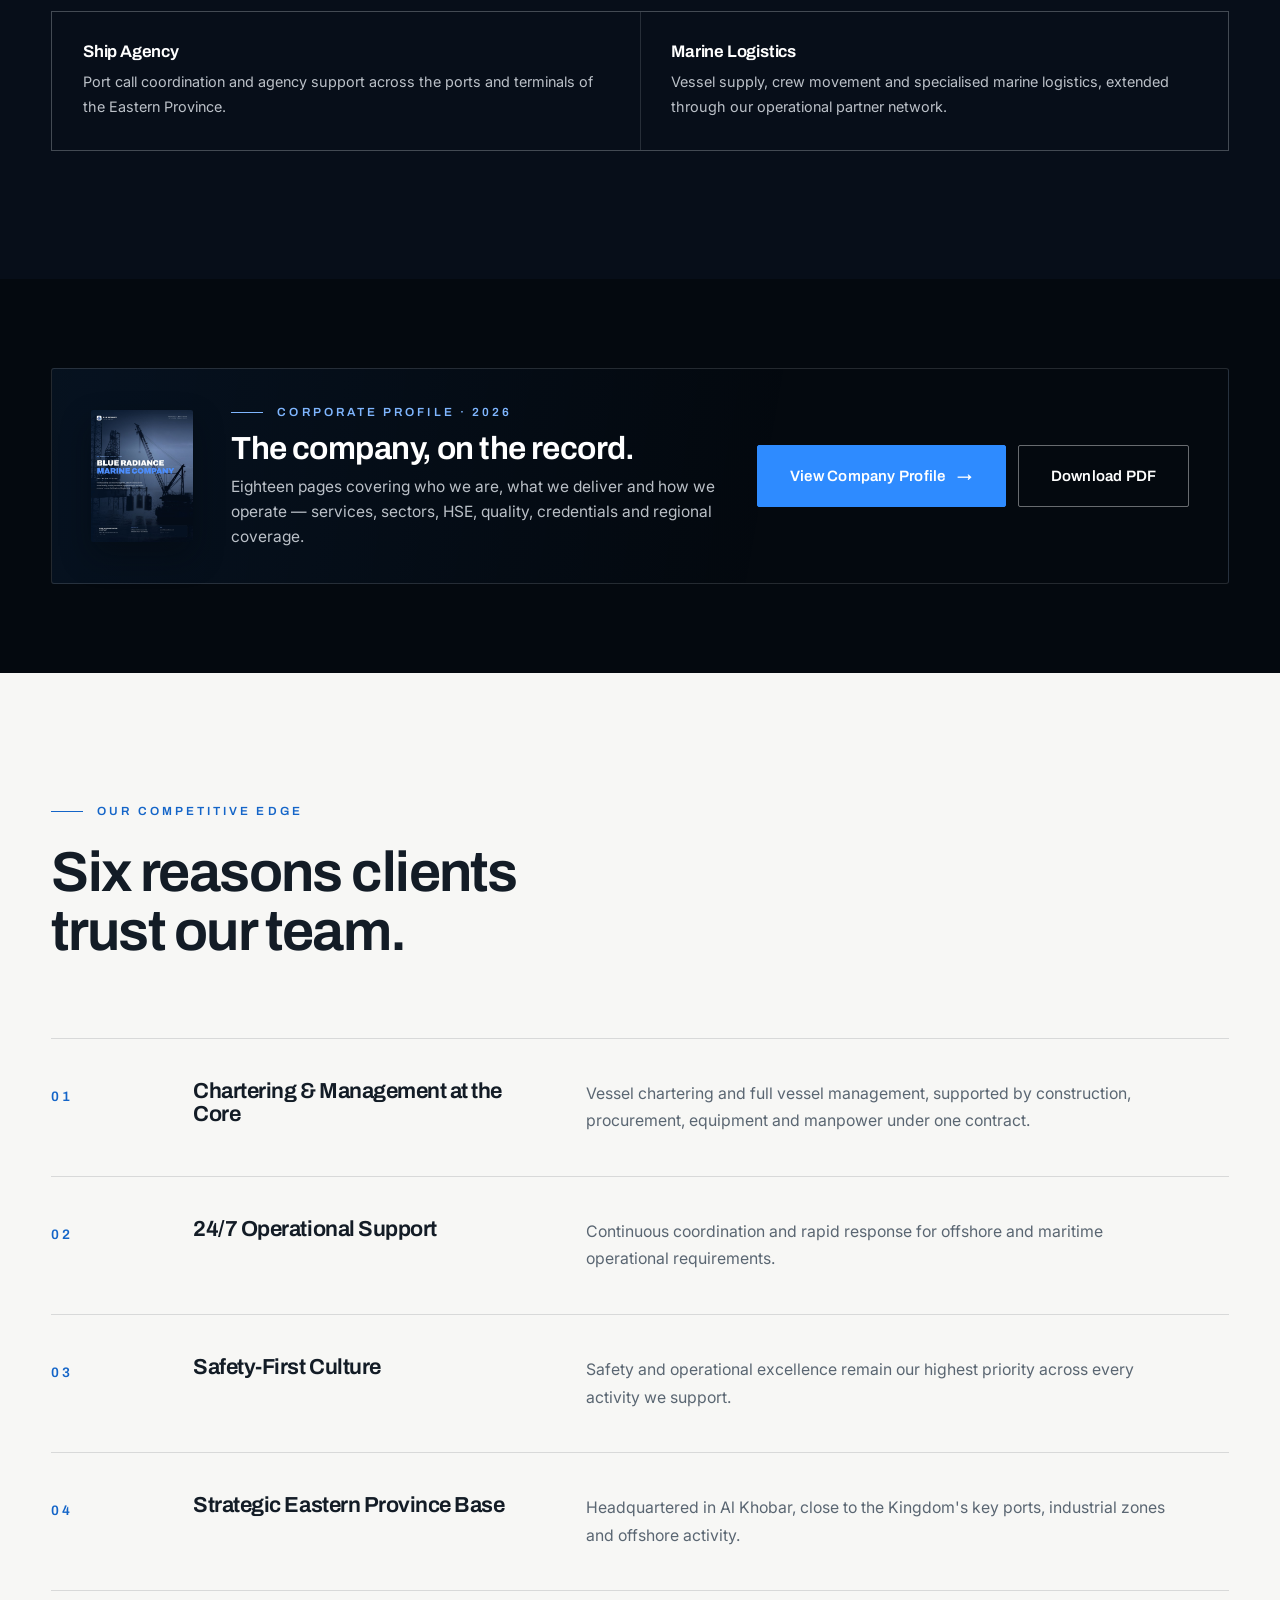
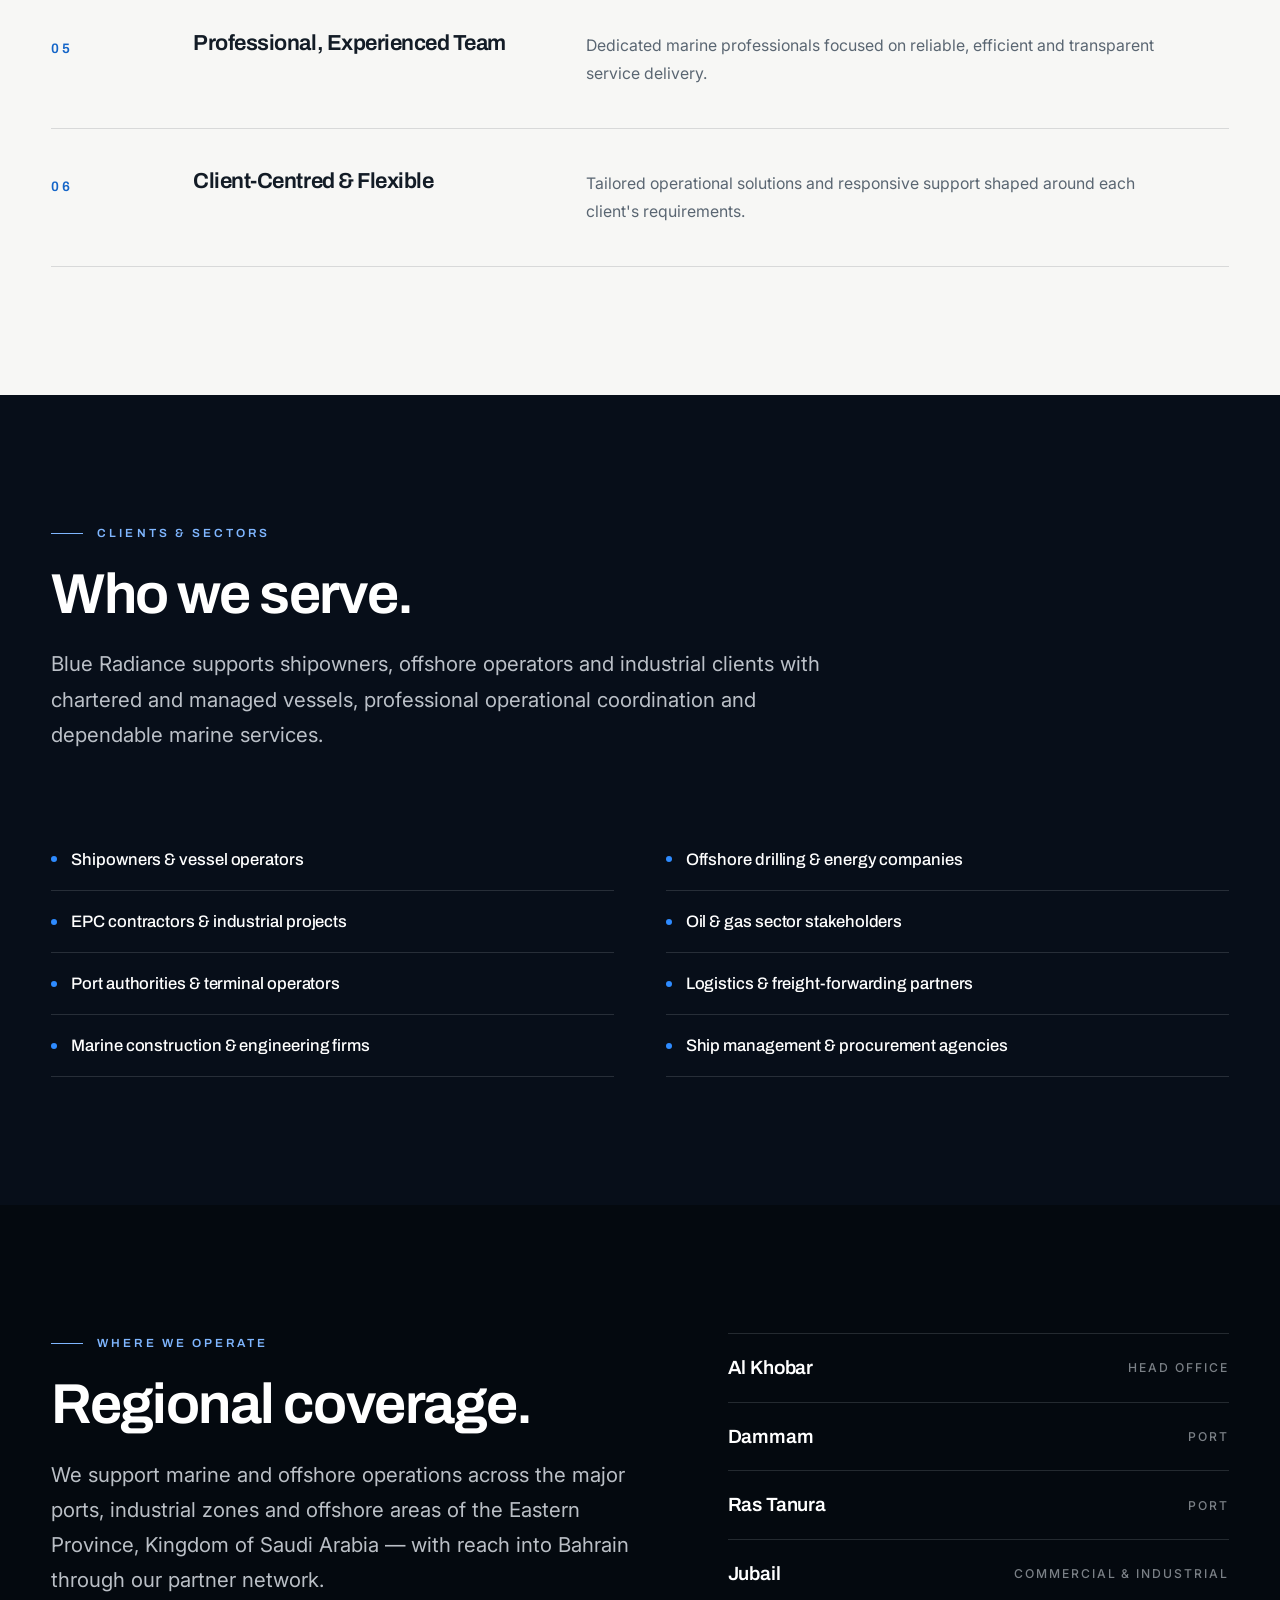
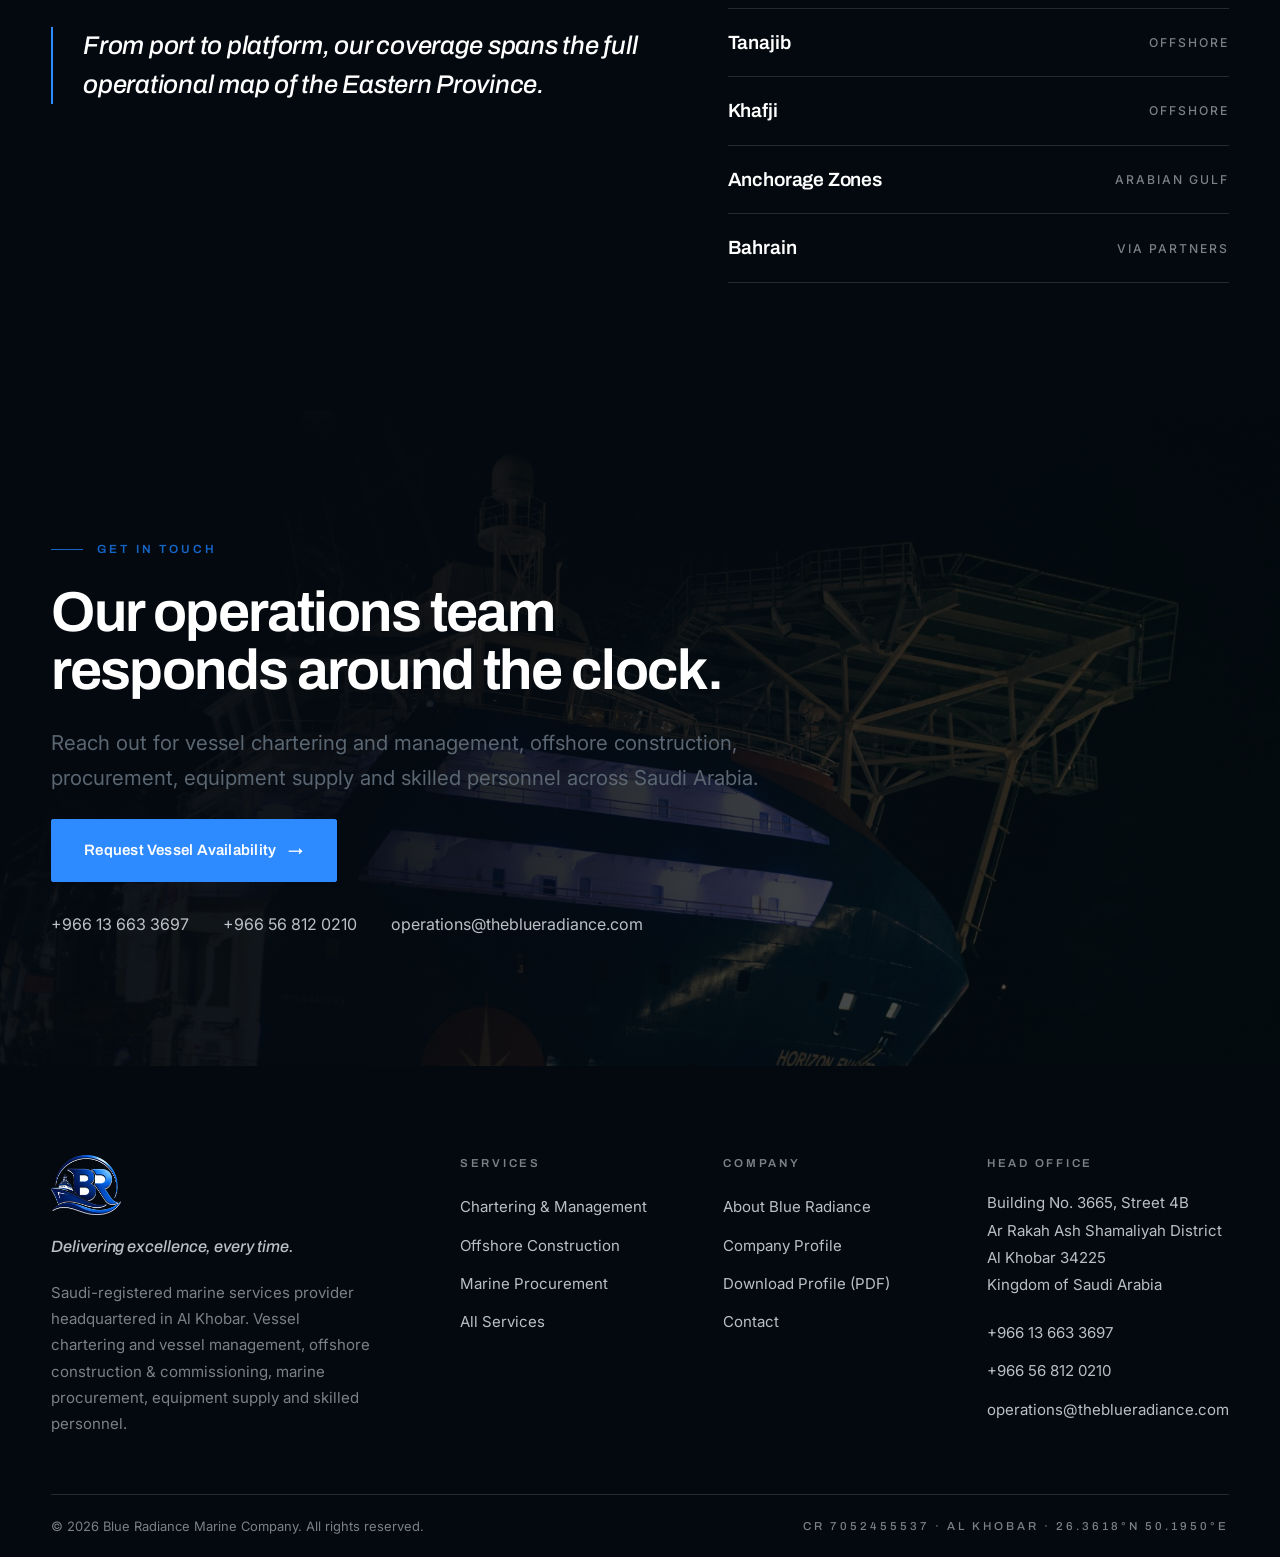
==== commit f40742f6: "Technical SEO, structured data and accessibility pass Metadata - Shortened three titles that exceede" ====
--- a/index.html
+++ b/index.html
@@ -2,9 +2,23 @@
 <html lang="en">
 <head>
     <meta charset="UTF-8">
+    <meta name="referrer" content="strict-origin-when-cross-origin">
     <meta name="viewport" content="width=device-width, initial-scale=1.0">
 
-    <title>Vessel Chartering &amp; Management, Saudi Arabia | Blue Radiance Marine</title>
+    <!-- ============================================================
+         GOOGLE SEARCH CONSOLE VERIFICATION
+         Paste the meta tag Google gives you on the line below,
+         then commit and push. Keep it here permanently —
+         removing it un-verifies the property.
+         It looks like:
+         <meta name="google-site-verification" content="XXXXXXXX">
+
+         BING WEBMASTER TOOLS (optional — importing from Google
+         Search Console avoids needing this):
+         <meta name="msvalidate.01" content="XXXXXXXX">
+         ============================================================ -->
+
+    <title>Vessel Chartering &amp; Management Saudi Arabia | Blue Radiance</title>
     <meta name="description" content="Saudi-registered marine services provider in Al Khobar. Offshore support vessels supplied on charter and operated under full management.">
     <link rel="canonical" href="https://theblueradiance.com/">
 
@@ -14,6 +28,10 @@
     <meta property="og:description" content="Offshore support vessels supplied on charter and operated under full management. Al Khobar, Eastern Province — operations answered around the clock.">
     <meta property="og:url" content="https://theblueradiance.com/">
     <meta property="og:image" content="https://theblueradiance.com/images/og-image.jpg">
+    <meta property="og:image:width" content="1200">
+    <meta property="og:image:height" content="630">
+    <meta property="og:image:alt" content="Blue Radiance Marine Company — offshore support vessel at sea">
+    <meta property="og:locale" content="en">
     <meta name="twitter:card" content="summary_large_image">
     <meta name="twitter:title" content="Vessel Chartering &amp; Vessel Management in Saudi Arabia">
     <meta name="twitter:description" content="Offshore support vessels supplied on charter and operated under full management. Al Khobar, Eastern Province.">
@@ -85,6 +103,21 @@
       ]
     }
     </script>
+    <script type="application/ld+json">
+    {
+      "@context": "https://schema.org",
+      "@type": "WebSite",
+      "@id": "https://theblueradiance.com/#website",
+      "url": "https://theblueradiance.com/",
+      "name": "Blue Radiance Marine Company",
+      "alternateName": "Blue Radiance Marine",
+      "description": "Vessel chartering and vessel management in Saudi Arabia.",
+      "publisher": {
+        "@id": "https://theblueradiance.com/#org"
+      },
+      "inLanguage": "en"
+    }
+    </script>
 </head>
 
 <body>
--- a/assets/css/site.css
+++ b/assets/css/site.css
@@ -19,6 +19,8 @@
   --azure:#2E8BFF;
   --azure-lt:#7FB6FF;
   --azure-ink:#1465C8;
+  /* azure that stays WCAG AA as text; flips by section background */
+  --azure-text:#1465C8;
   --line:rgba(12,20,32,.13);
   --line-soft:rgba(12,20,32,.07);
   --line-d:rgba(230,238,246,.14);
@@ -72,7 +74,7 @@
 .kicker{
   display:flex;align-items:center;gap:14px;
   font-family:var(--font-display);font-size:.74rem;font-weight:600;
-  letter-spacing:.26em;text-transform:uppercase;color:var(--azure);
+  letter-spacing:.26em;text-transform:uppercase;color:var(--azure-text);
 }
 .kicker::before{content:'';width:32px;height:1px;background:currentColor;flex:none}
 .on-dark .kicker,.on-deep .kicker{color:var(--azure-lt)}
@@ -100,8 +102,8 @@
 .section{padding-block:clamp(84px,10vw,160px)}
 .section-tight{padding-block:clamp(56px,7vw,100px)}
 
-.on-dark{background:var(--ink);color:var(--white)}
-.on-deep{background:var(--deep);color:var(--white)}
+.on-dark{background:var(--ink);color:var(--white);--azure-text:var(--azure-lt)}
+.on-deep{background:var(--deep);color:var(--white);--azure-text:var(--azure-lt)}
 .on-paper-2{background:var(--paper-2)}
 
 .sec-head{display:grid;gap:22px;margin-bottom:clamp(44px,6vw,84px);max-width:900px;position:relative}
@@ -146,7 +148,7 @@
 .link-arrow{
   display:inline-flex;align-items:center;gap:10px;
   font-family:var(--font-display);font-weight:600;font-size:.97rem;
-  color:var(--azure);text-decoration:none;position:relative;padding-bottom:3px;
+  color:var(--azure-text);text-decoration:none;position:relative;padding-bottom:3px;
 }
 .on-dark .link-arrow{color:var(--azure-lt)}
 .link-arrow::after{
@@ -160,8 +162,12 @@
 
 /* ---------- Navigation ---------- */
 
+/* --nav-safe is the real occupied header height: bar + iPhone status-bar inset */
+:root{--safe-top:env(safe-area-inset-top,0px);--nav-safe:calc(var(--nav-h) + env(safe-area-inset-top,0px))}
+
 .nav{
-  position:fixed;inset:0 0 auto 0;z-index:900;height:var(--nav-h);
+  position:fixed;inset:0 0 auto 0;z-index:900;
+  height:var(--nav-safe);padding-top:var(--safe-top);
   display:flex;align-items:center;
   border-bottom:1px solid transparent;
   transition:background .45s ease,border-color .45s ease,height .45s var(--ease);
@@ -222,7 +228,7 @@
 .mobile-menu{
   position:fixed;inset:0;z-index:890;background:var(--deep);
   display:flex;flex-direction:column;justify-content:space-between;
-  padding:calc(var(--nav-h) + 30px) var(--gut) 36px;
+  padding:calc(var(--nav-safe) + 26px) var(--gut) 36px;
   opacity:0;visibility:hidden;
   transition:opacity .45s ease,visibility 0s linear .45s;
   overflow-y:auto;
@@ -315,7 +321,7 @@
 .flagship + .flagship{margin-top:clamp(80px,10vw,150px);padding-top:clamp(80px,10vw,150px);border-top:1px solid var(--line)}
 .on-dark .flagship + .flagship{border-top-color:var(--line-d)}
 .flagship .fl-copy{display:grid;gap:22px;justify-items:start;align-content:start}
-.flagship .fl-copy .num{font-family:var(--font-display);font-weight:600;font-size:.82rem;letter-spacing:.26em;color:var(--azure)}
+.flagship .fl-copy .num{font-family:var(--font-display);font-weight:600;font-size:.82rem;letter-spacing:.26em;color:var(--azure-text)}
 .on-dark .flagship .fl-copy .num{color:var(--azure-lt)}
 .flagship ul{list-style:none;display:grid;gap:0;margin-top:2px;width:100%;border-top:1px solid var(--line)}
 .on-dark .flagship ul{border-top-color:var(--line-d)}
@@ -343,7 +349,8 @@
 
 /* ---------- Service grid ---------- */
 
-.svc-grid{display:grid;grid-template-columns:repeat(3,1fr);gap:1px;background:var(--line);border:1px solid var(--line)}
+/* 2-up: the core grid holds four cards, so three columns left an orphan row */
+.svc-grid{display:grid;grid-template-columns:repeat(2,1fr);gap:1px;background:var(--line);border:1px solid var(--line)}
 .on-dark .svc-grid,.on-deep .svc-grid{background:var(--line-d);border-color:var(--line-d)}
 .svc-cell{
   position:relative;background:var(--paper);
@@ -359,7 +366,7 @@
 }
 .svc-cell:hover{background:var(--white)}
 .svc-cell:hover::after{transform:scaleX(1)}
-.svc-cell .idx{font-family:var(--font-display);font-size:.74rem;font-weight:600;letter-spacing:.2em;color:var(--azure)}
+.svc-cell .idx{font-family:var(--font-display);font-size:.74rem;font-weight:600;letter-spacing:.2em;color:var(--azure-text)}
 .svc-cell h3{font-size:1.18rem;letter-spacing:-.012em}
 .svc-cell p{font-size:.94rem;line-height:1.68;color:var(--muted)}
 .svc-cell .arr{
@@ -398,7 +405,7 @@
 .facet{display:grid;gap:12px;align-content:start}
 .facet-k{
   font-family:var(--font-display);font-size:.72rem;font-weight:600;
-  letter-spacing:.22em;text-transform:uppercase;color:var(--azure);
+  letter-spacing:.22em;text-transform:uppercase;color:var(--azure-text);
 }
 .on-dark .facet-k{color:var(--azure-lt)}
 .facet ul{list-style:none;display:grid;gap:0;border-top:0}
@@ -432,7 +439,7 @@
 .on-dark .steps,.on-deep .steps{background:var(--line-d);border-color:var(--line-d)}
 .step{background:var(--paper);padding:clamp(24px,2.6vw,36px);display:grid;gap:11px;align-content:start}
 .on-dark .step{background:var(--ink)}
-.step .n{font-family:var(--font-display);font-size:.7rem;font-weight:600;letter-spacing:.2em;color:var(--azure)}
+.step .n{font-family:var(--font-display);font-size:.7rem;font-weight:600;letter-spacing:.2em;color:var(--azure-text)}
 .on-dark .step .n{color:var(--azure-lt)}
 .step h3{font-size:1.08rem}
 .step p{font-size:.92rem;line-height:1.65;color:var(--muted)}
@@ -507,14 +514,15 @@
 /* ---------- Company profile showcase ---------- */
 
 .profile-layout{display:grid;grid-template-columns:.85fr 1.15fr;gap:clamp(40px,6vw,96px);align-items:center}
-.profile-cover{position:relative;perspective:1400px}
+.profile-cover{position:relative}
+/* no 3D rotation — it skewed the cover artwork. Depth comes from the shadow. */
 .profile-cover .sheet{
   position:relative;border-radius:2px;overflow:hidden;
   box-shadow:0 34px 80px rgba(4,9,15,.42),0 4px 14px rgba(4,9,15,.24);
-  transform:rotateY(-9deg) rotateX(1.5deg);
   transition:transform .8s var(--ease),box-shadow .8s var(--ease);
 }
-.profile-cover:hover .sheet{transform:rotateY(-3deg) rotateX(0) translateY(-6px);box-shadow:0 44px 94px rgba(4,9,15,.5)}
+.profile-cover .sheet img{display:block;width:100%;height:auto;aspect-ratio:800/1035;object-fit:contain}
+.profile-cover:hover .sheet{transform:translateY(-6px);box-shadow:0 44px 94px rgba(4,9,15,.5)}
 .profile-cover .sheet::after{
   content:'';position:absolute;inset:0;
   background:linear-gradient(105deg,rgba(255,255,255,.16),rgba(255,255,255,0) 42%);
@@ -543,7 +551,8 @@
 }
 .profile-strip-media{flex:none;width:clamp(88px,8vw,116px)}
 .profile-strip-media img{
-  width:100%;height:auto;border-radius:2px;
+  display:block;width:100%;height:auto;aspect-ratio:800/1035;object-fit:contain;
+  border-radius:2px;
   box-shadow:0 14px 30px rgba(4,9,15,.42);
   transition:transform .6s var(--ease);
 }
@@ -559,7 +568,11 @@
 
 .profile-strip{display:grid;grid-template-columns:repeat(3,1fr);gap:clamp(14px,1.6vw,22px);margin-top:clamp(40px,5vw,64px)}
 .profile-strip figure{position:relative;overflow:hidden;border-radius:2px;border:1px solid var(--line-d);background:var(--navy)}
-.profile-strip img{width:100%;height:100%;object-fit:cover;object-position:top center;aspect-ratio:3/2;transition:transform 1.1s var(--ease),opacity .6s ease;opacity:.82}
+/* the artwork is portrait (800x1035) — let it set its own height, never crop or squash it */
+.profile-strip img{
+  display:block;width:100%;height:auto;aspect-ratio:800/1035;object-fit:contain;
+  transition:transform 1.1s var(--ease),opacity .6s ease;opacity:.86;
+}
 .profile-strip figure:hover img{transform:scale(1.05);opacity:1}
 
 /* ---------- Credentials grid ---------- */
@@ -571,7 +584,7 @@
   transition:border-color .45s ease,transform .45s var(--ease);
 }
 .cred:hover{border-color:var(--azure);transform:translateY(-3px)}
-.cred .k{font-family:var(--font-display);font-size:.7rem;font-weight:600;letter-spacing:.2em;text-transform:uppercase;color:var(--azure)}
+.cred .k{font-family:var(--font-display);font-size:.7rem;font-weight:600;letter-spacing:.2em;text-transform:uppercase;color:var(--azure-text)}
 .cred .v{font-family:var(--font-display);font-size:clamp(1.15rem,1.7vw,1.4rem);font-weight:650;letter-spacing:-.015em;color:var(--text)}
 .cred .s{font-size:.9rem;color:var(--muted)}
 .on-dark .cred{background:var(--navy);border-color:var(--line-d)}
@@ -589,7 +602,7 @@
   position:relative;
 }
 .on-dark .detail-row{border-bottom-color:var(--line-d)}
-.detail-row .no{font-family:var(--font-display);font-weight:600;color:var(--azure);font-size:.86rem;letter-spacing:.18em;padding-top:.35em}
+.detail-row .no{font-family:var(--font-display);font-weight:600;color:var(--azure-text);font-size:.86rem;letter-spacing:.18em;padding-top:.35em}
 .on-dark .detail-row .no{color:var(--azure-lt)}
 .detail-row h3{font-size:clamp(1.15rem,1.7vw,1.4rem)}
 .detail-row p{color:var(--muted);font-size:.99rem;line-height:1.74;max-width:58ch}
@@ -635,7 +648,7 @@
 .stat-strip{display:grid;grid-template-columns:repeat(3,1fr);gap:clamp(24px,4vw,64px)}
 .stat{display:grid;gap:6px;align-content:start}
 .stat .v{font-family:var(--font-display);font-weight:700;font-size:clamp(2.2rem,4.6vw,3.4rem);letter-spacing:-.03em;font-variant-numeric:tabular-nums;line-height:1}
-.stat .v small{font-size:.46em;font-weight:600;color:var(--azure)}
+.stat .v small{font-size:.46em;font-weight:600;color:var(--azure-text)}
 .stat .l{font-size:.76rem;font-weight:500;letter-spacing:.2em;text-transform:uppercase;color:var(--fog-dim)}
 .stat .d{font-size:.92rem;color:var(--fog);line-height:1.6;margin-top:4px}
 
@@ -808,6 +821,10 @@
 @media (max-width:1080px){
   .nav-links{display:none}
   .nav-burger{display:flex}
+  /* Below 1080 the hero copy sits close to the top, so reserve the header's
+     height (plus any iPhone inset) and it can never slide underneath.
+     Above 1080 the hero's own padding already clears the bar. */
+  .hero{padding-top:var(--nav-safe)}
   .flagship{grid-template-columns:1fr;gap:34px}
   .flagship.is-flip .fl-media{order:0}
   .fl-media .frame,.fl-media .frame.portrait{aspect-ratio:3/2.1}
@@ -821,7 +838,6 @@
   .region-layout{grid-template-columns:1fr;gap:34px}
   .profile-layout{grid-template-columns:1fr;gap:38px}
   .profile-cover{max-width:380px}
-  .profile-cover .sheet{transform:none}
   .foot-grid{grid-template-columns:1fr 1fr}
   .channel-grid{grid-template-columns:1fr}
   .steps{grid-template-columns:repeat(2,1fr)}
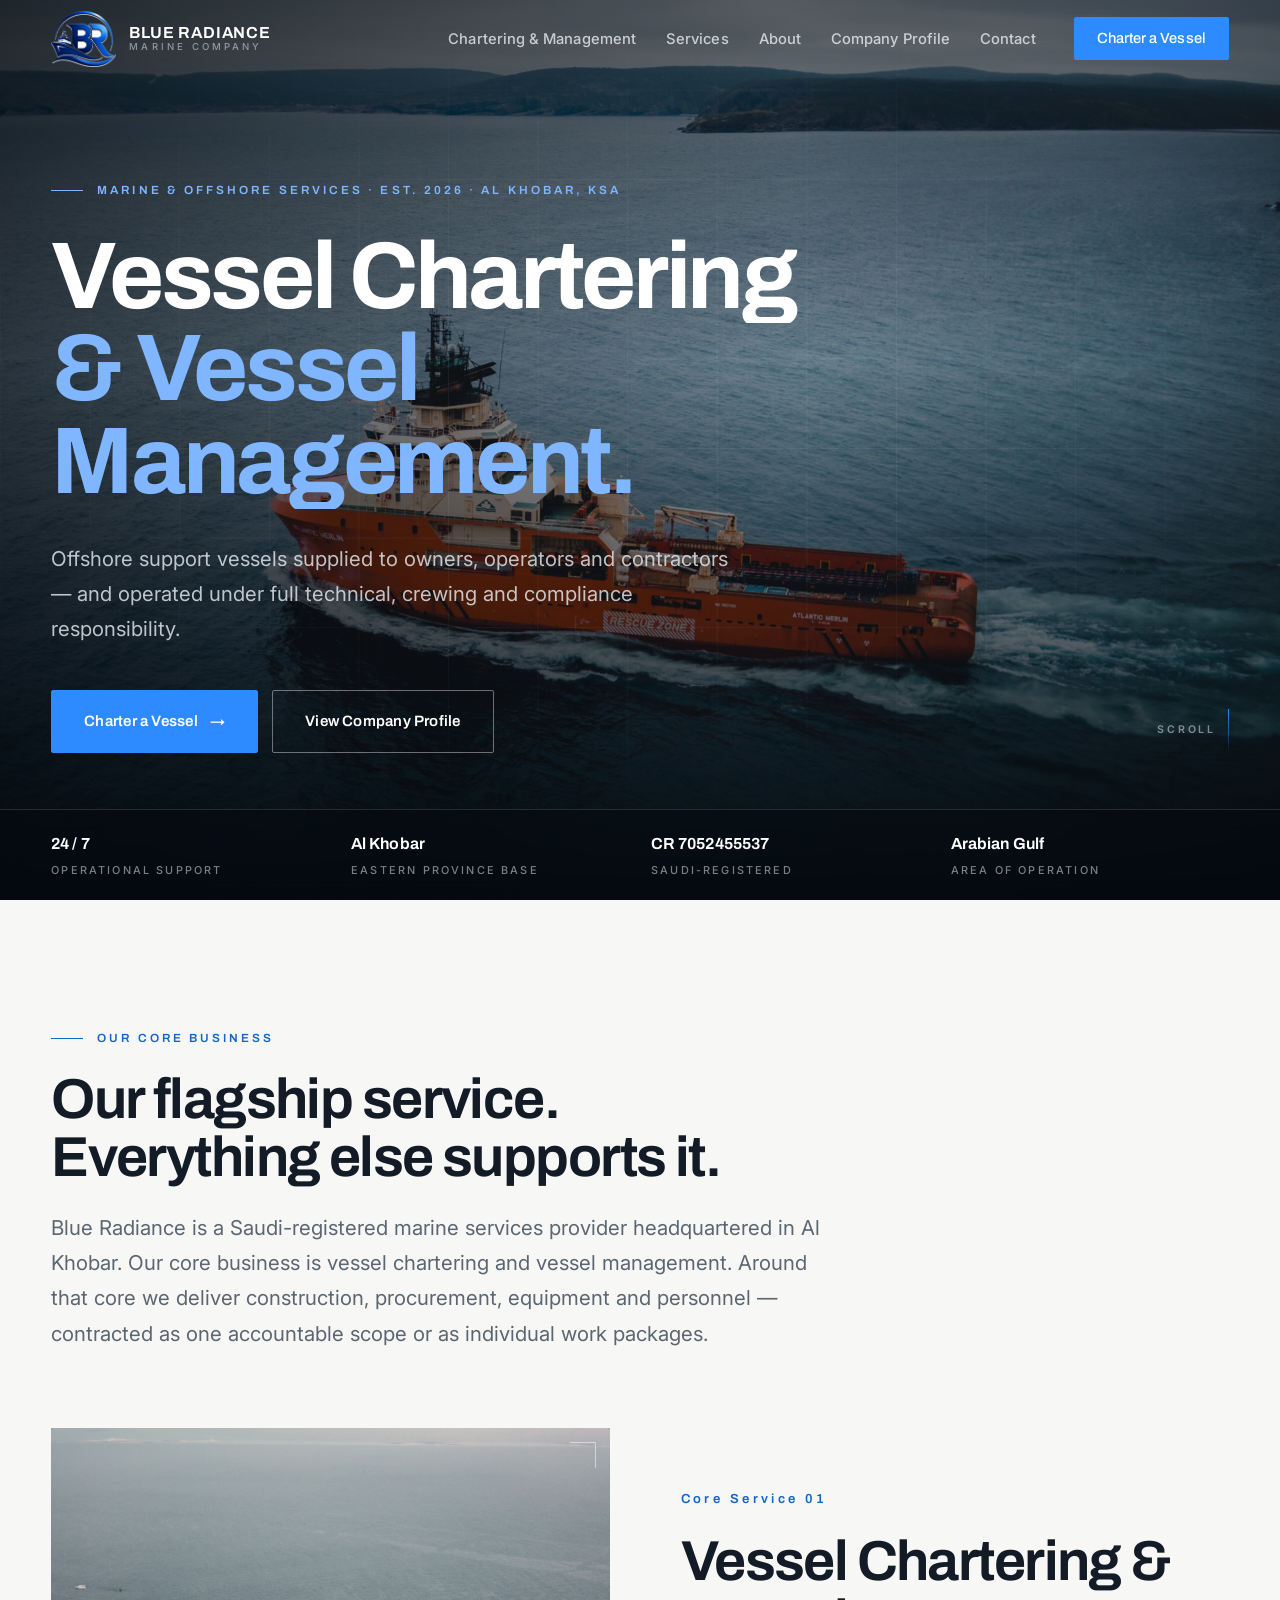
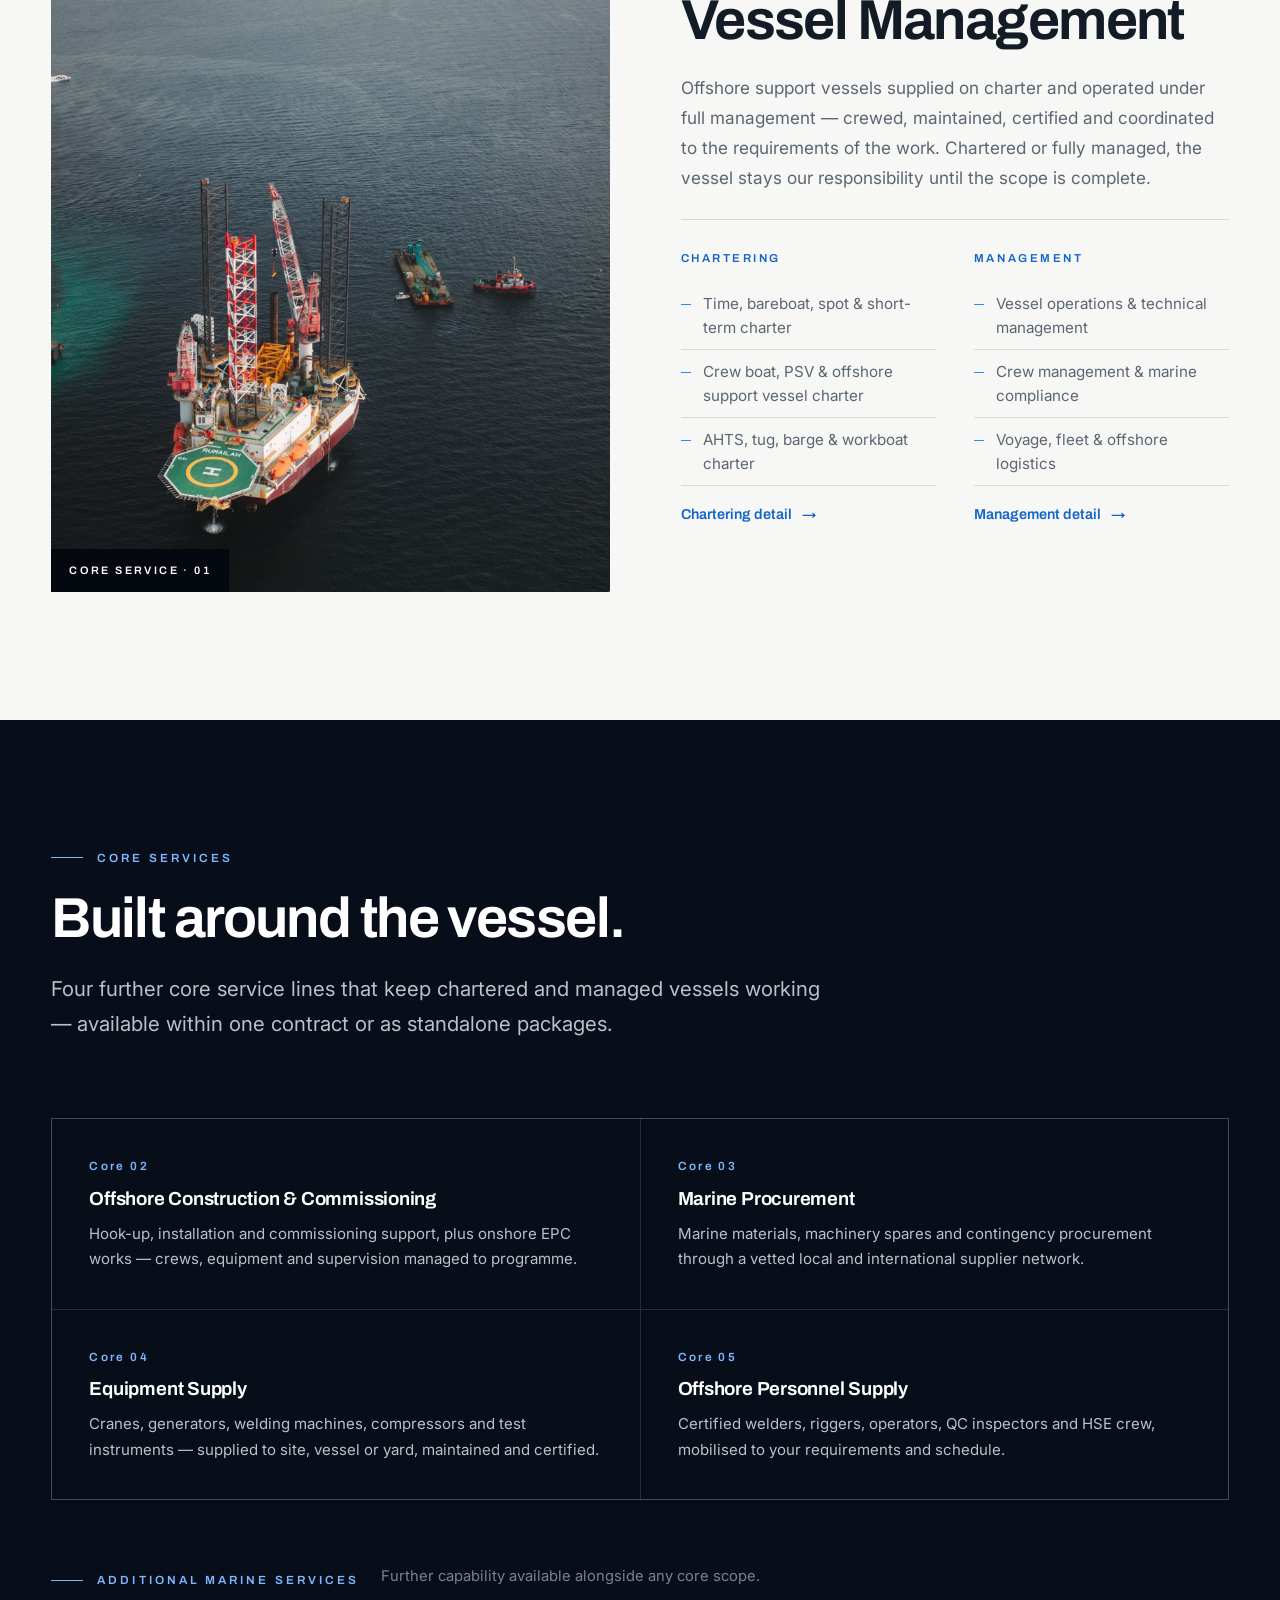
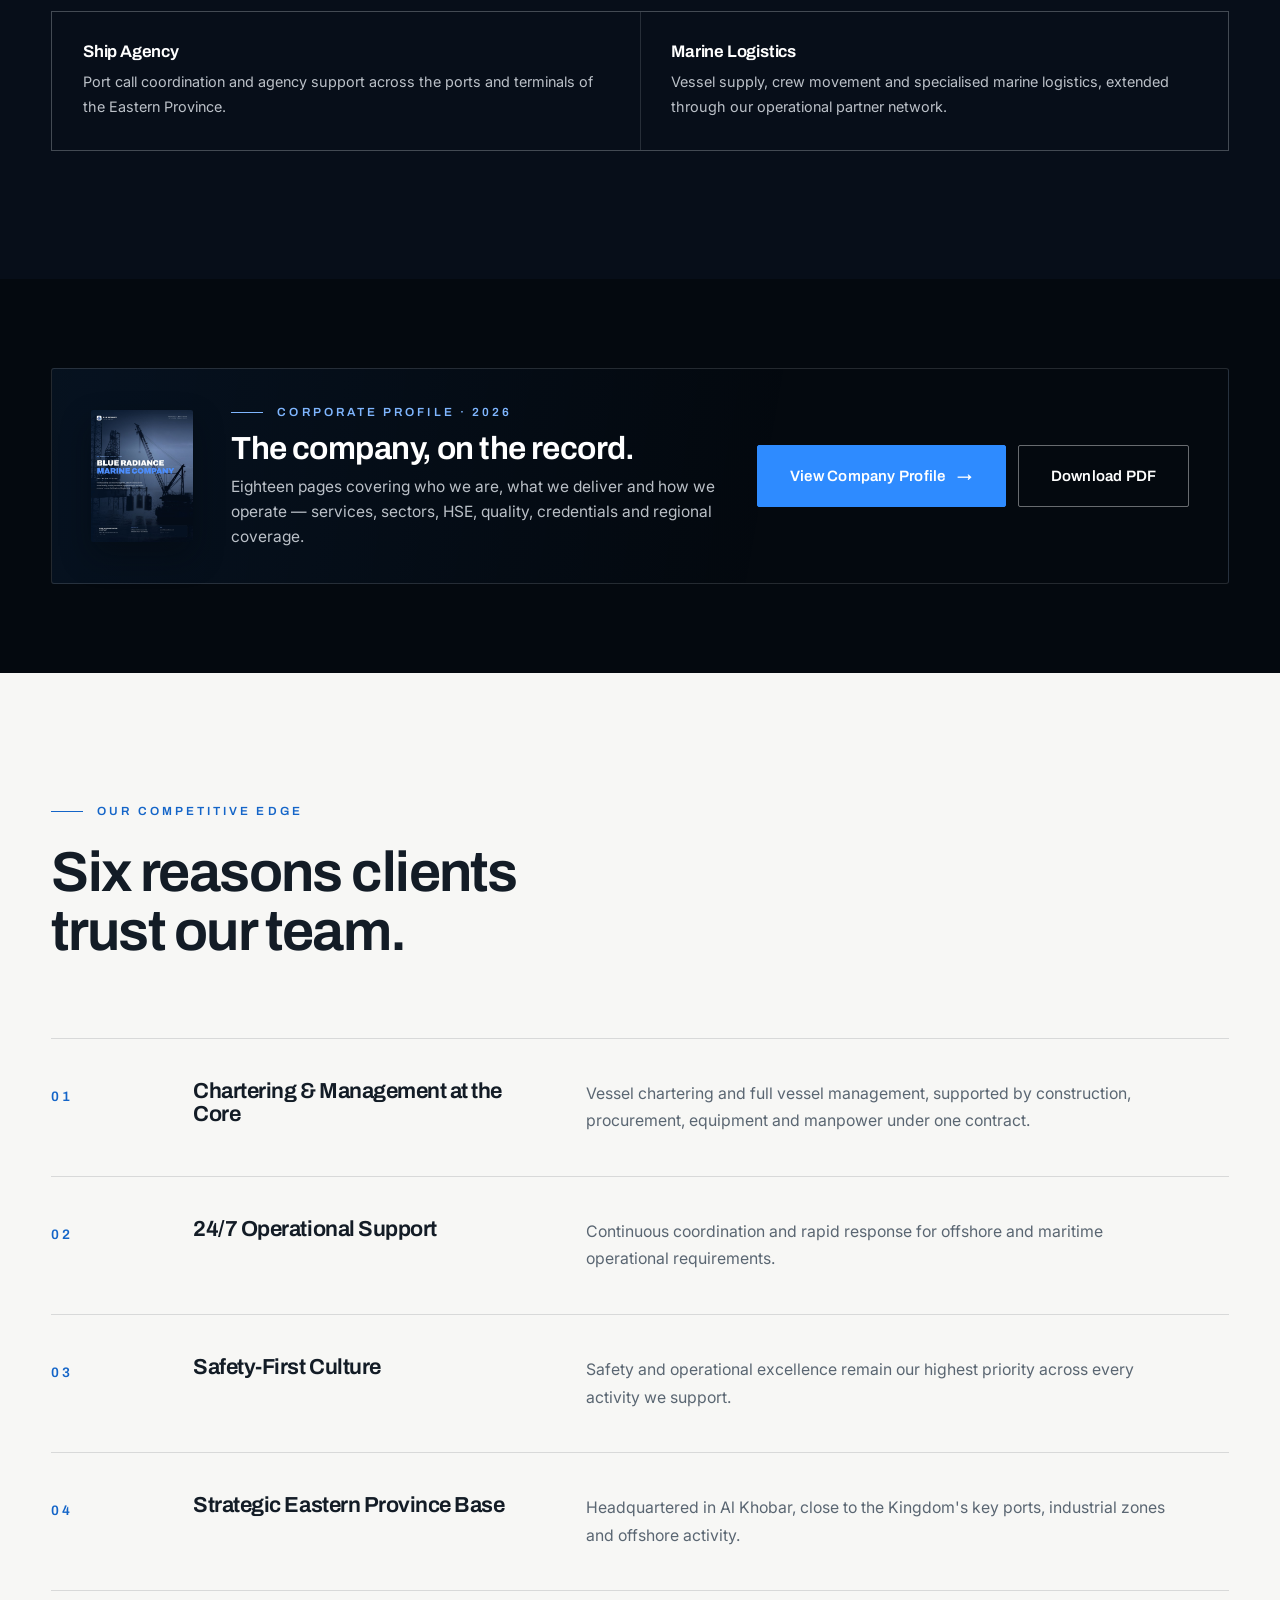
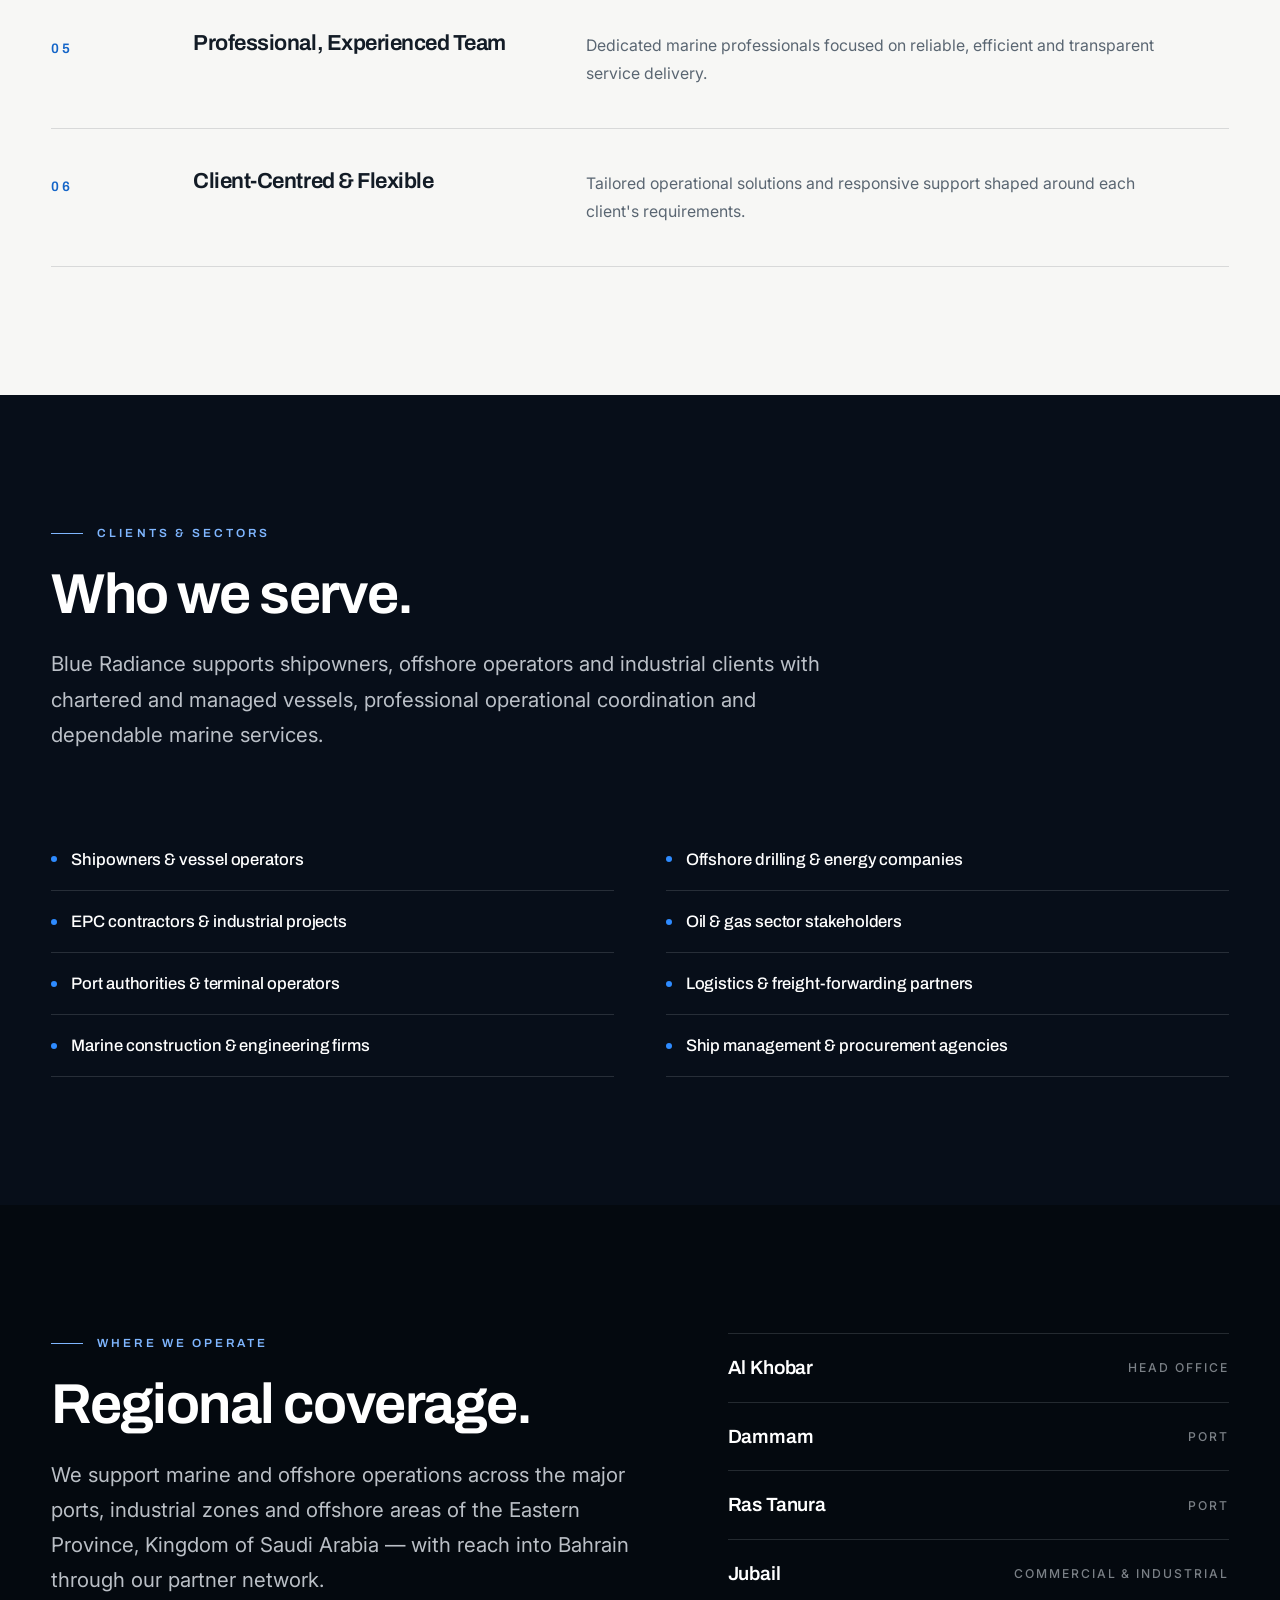
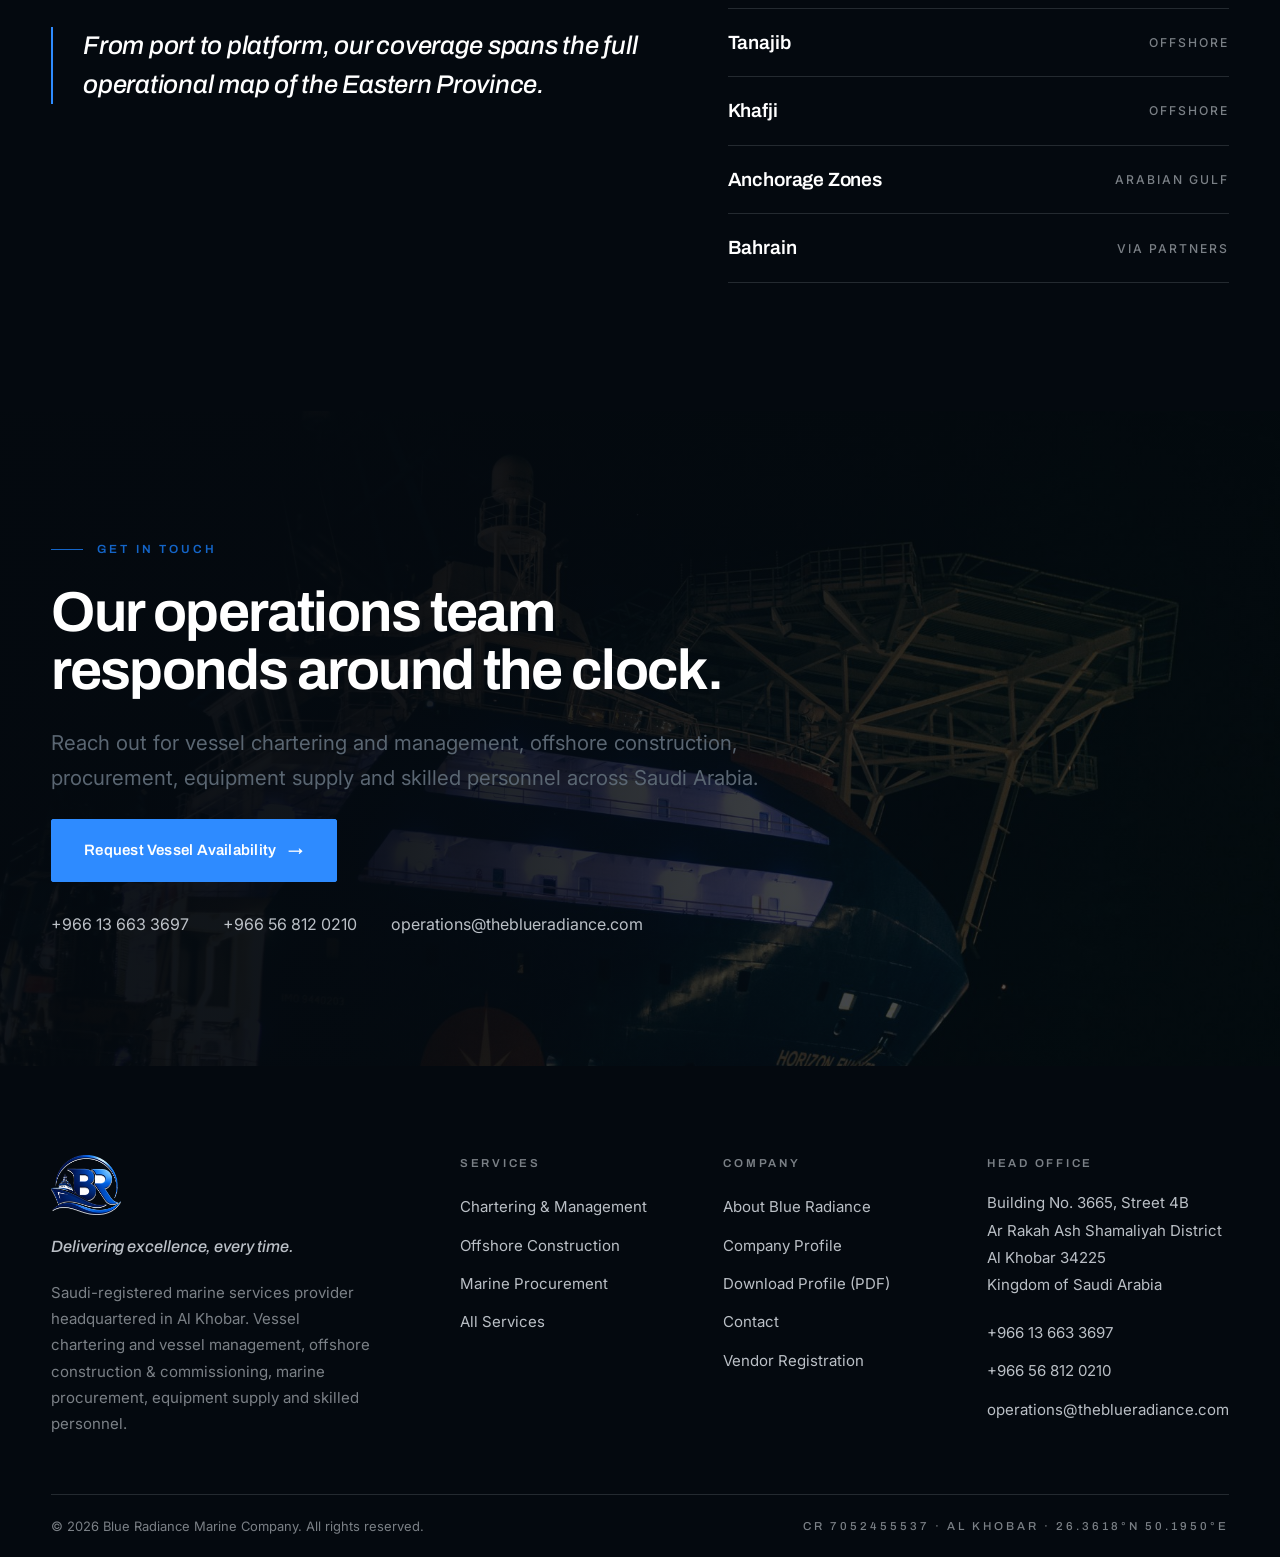
==== commit bf37f294: "Add Vendor Registration link to site-wide footer Adds the Vendor Registration link to the footer Com" ====
--- a/index.html
+++ b/index.html
@@ -505,6 +505,7 @@
                         <li><a href="company-profile.html">Company Profile</a></li>
                         <li><a href="documents/Blue-Radiance-Marine-Company-Profile-2026.pdf" download>Download Profile (PDF)</a></li>
                         <li><a href="contact.html">Contact</a></li>
+                    <li><a href="vendor-registration.html">Vendor Registration</a></li>
                     </ul>
                 </div>
                 <div class="foot-col">
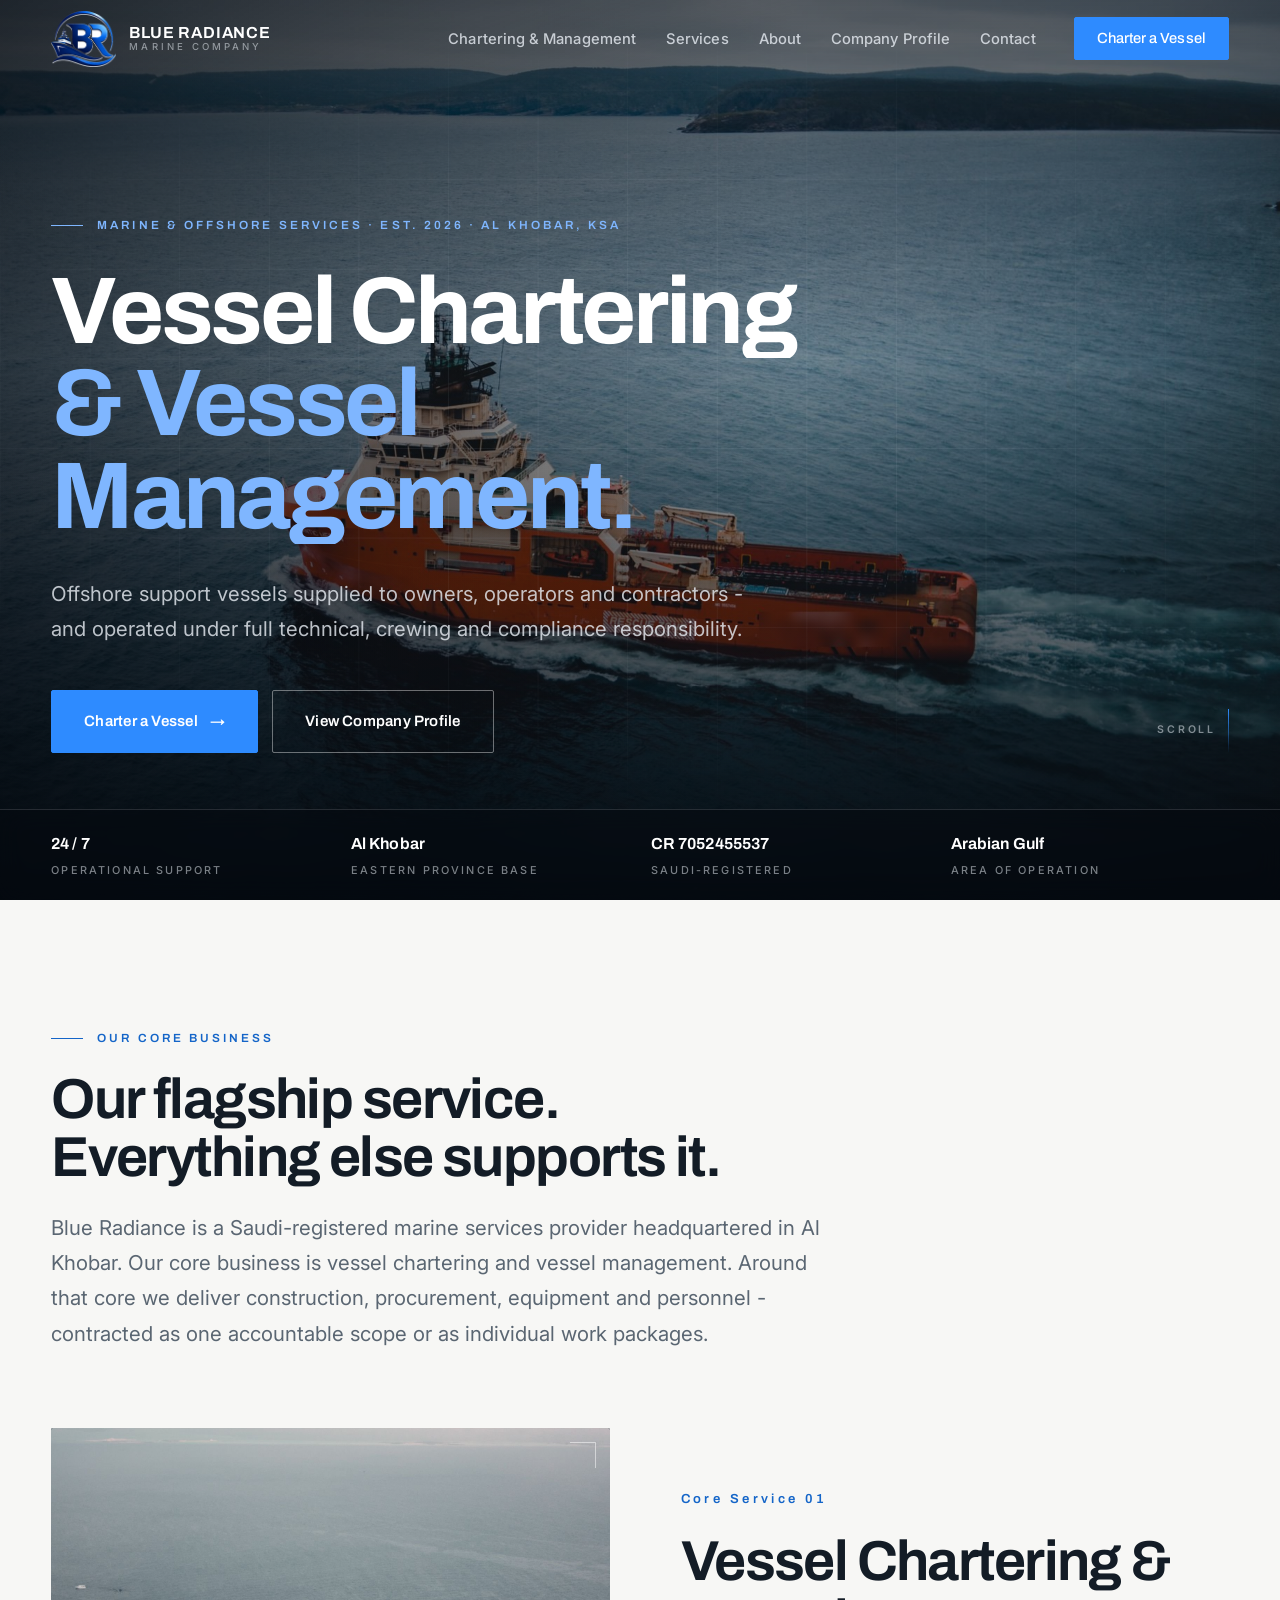
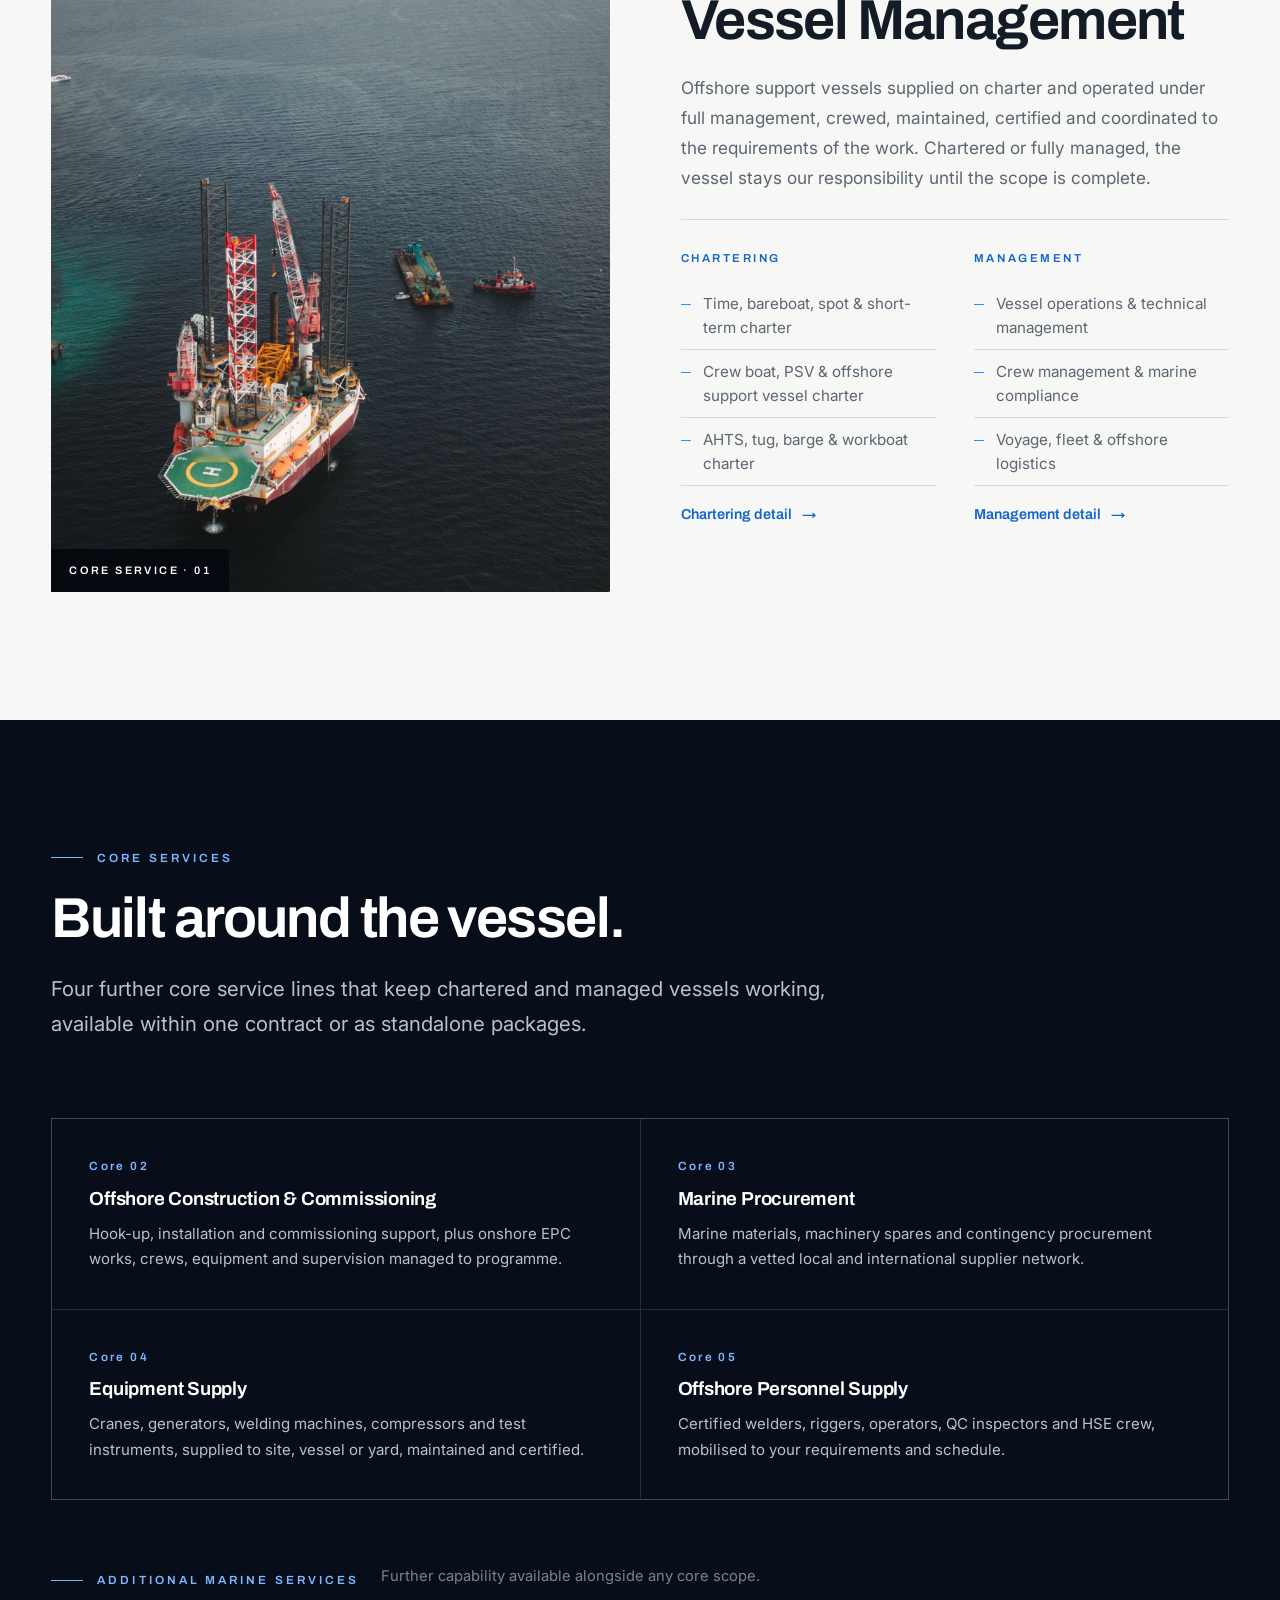
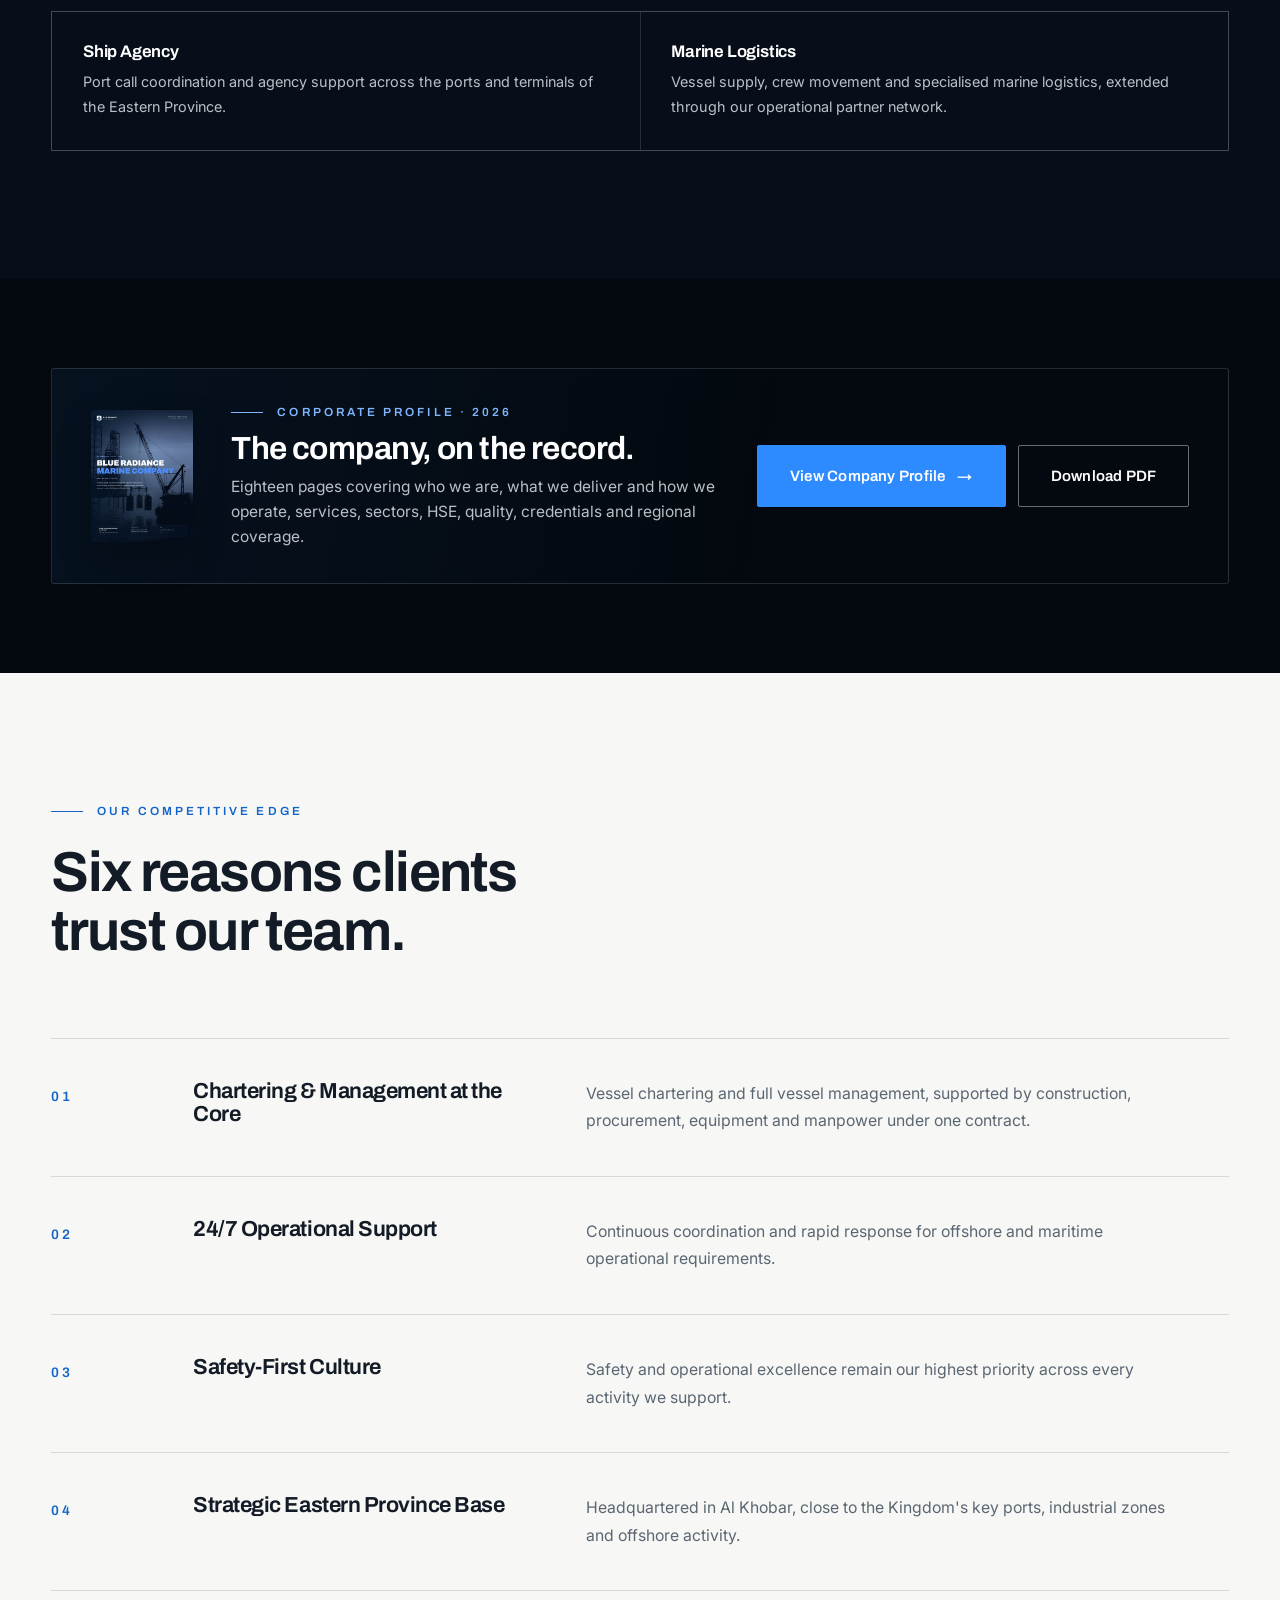
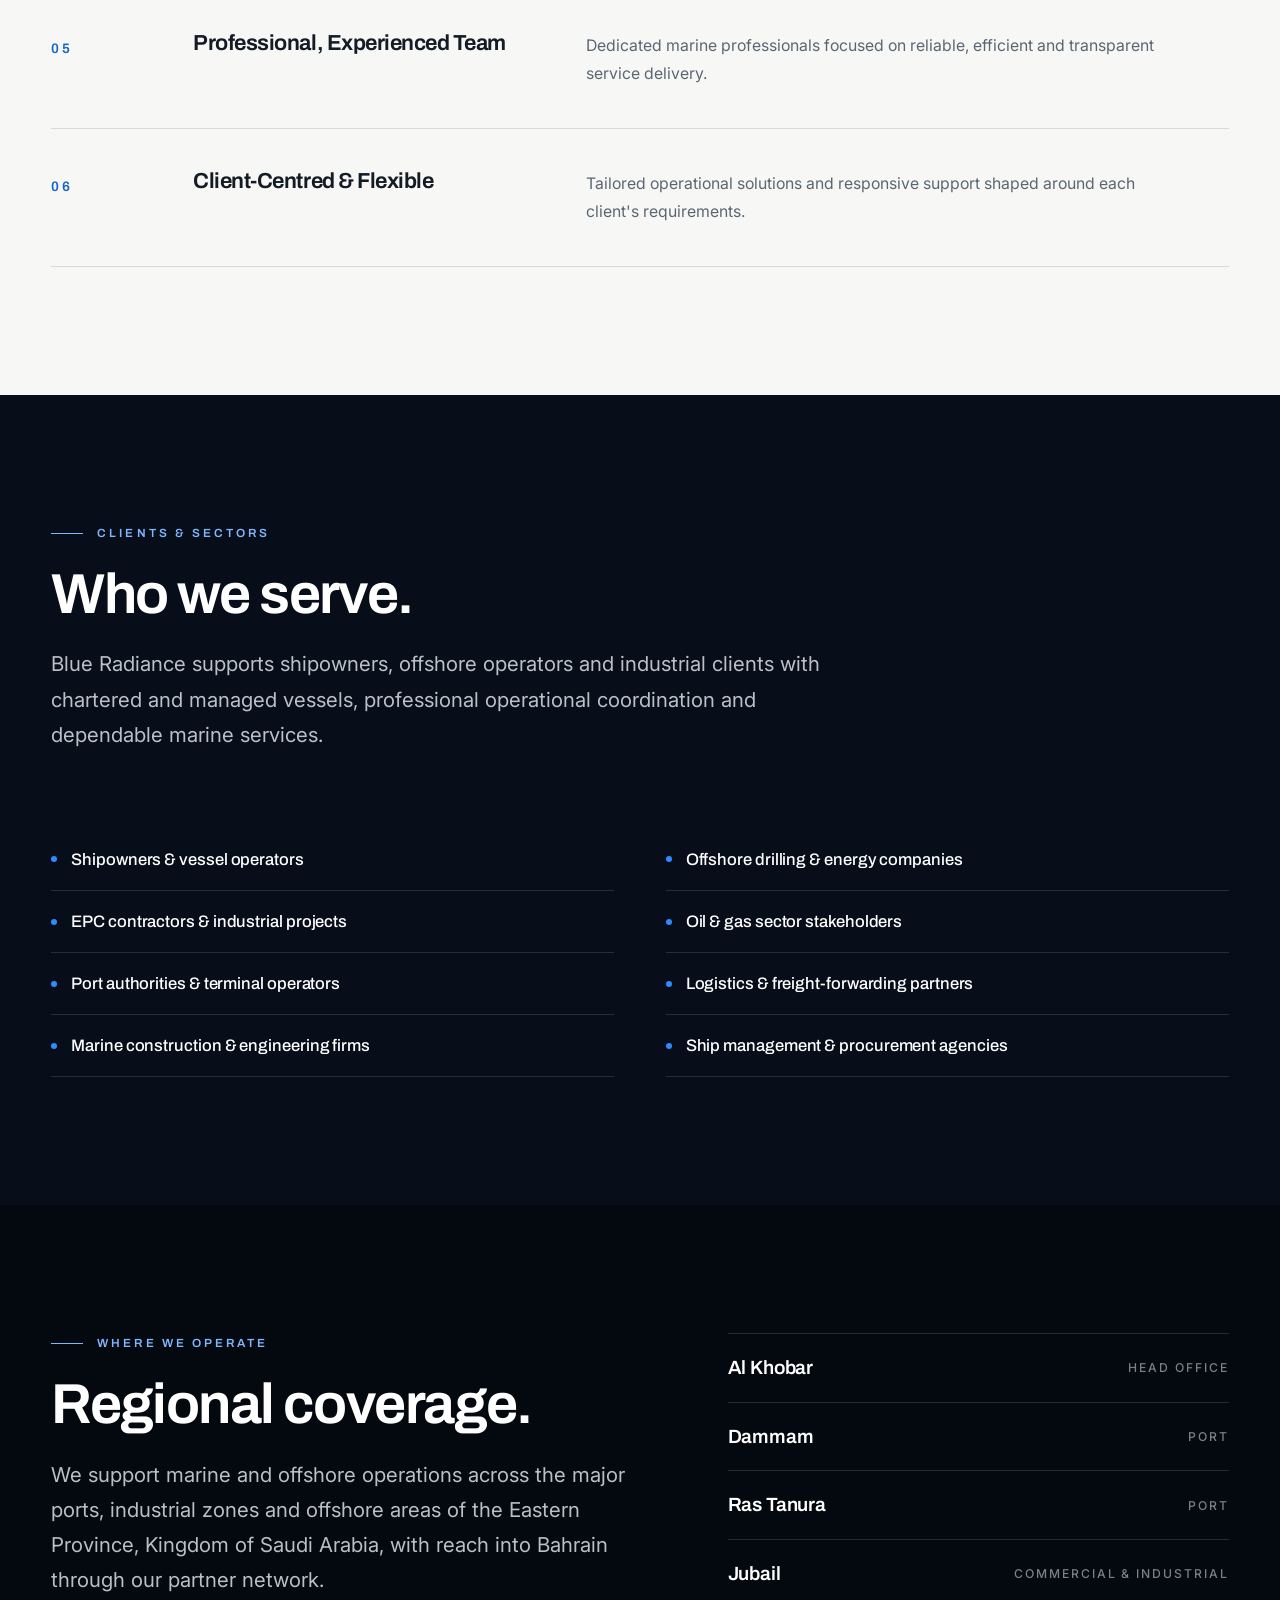
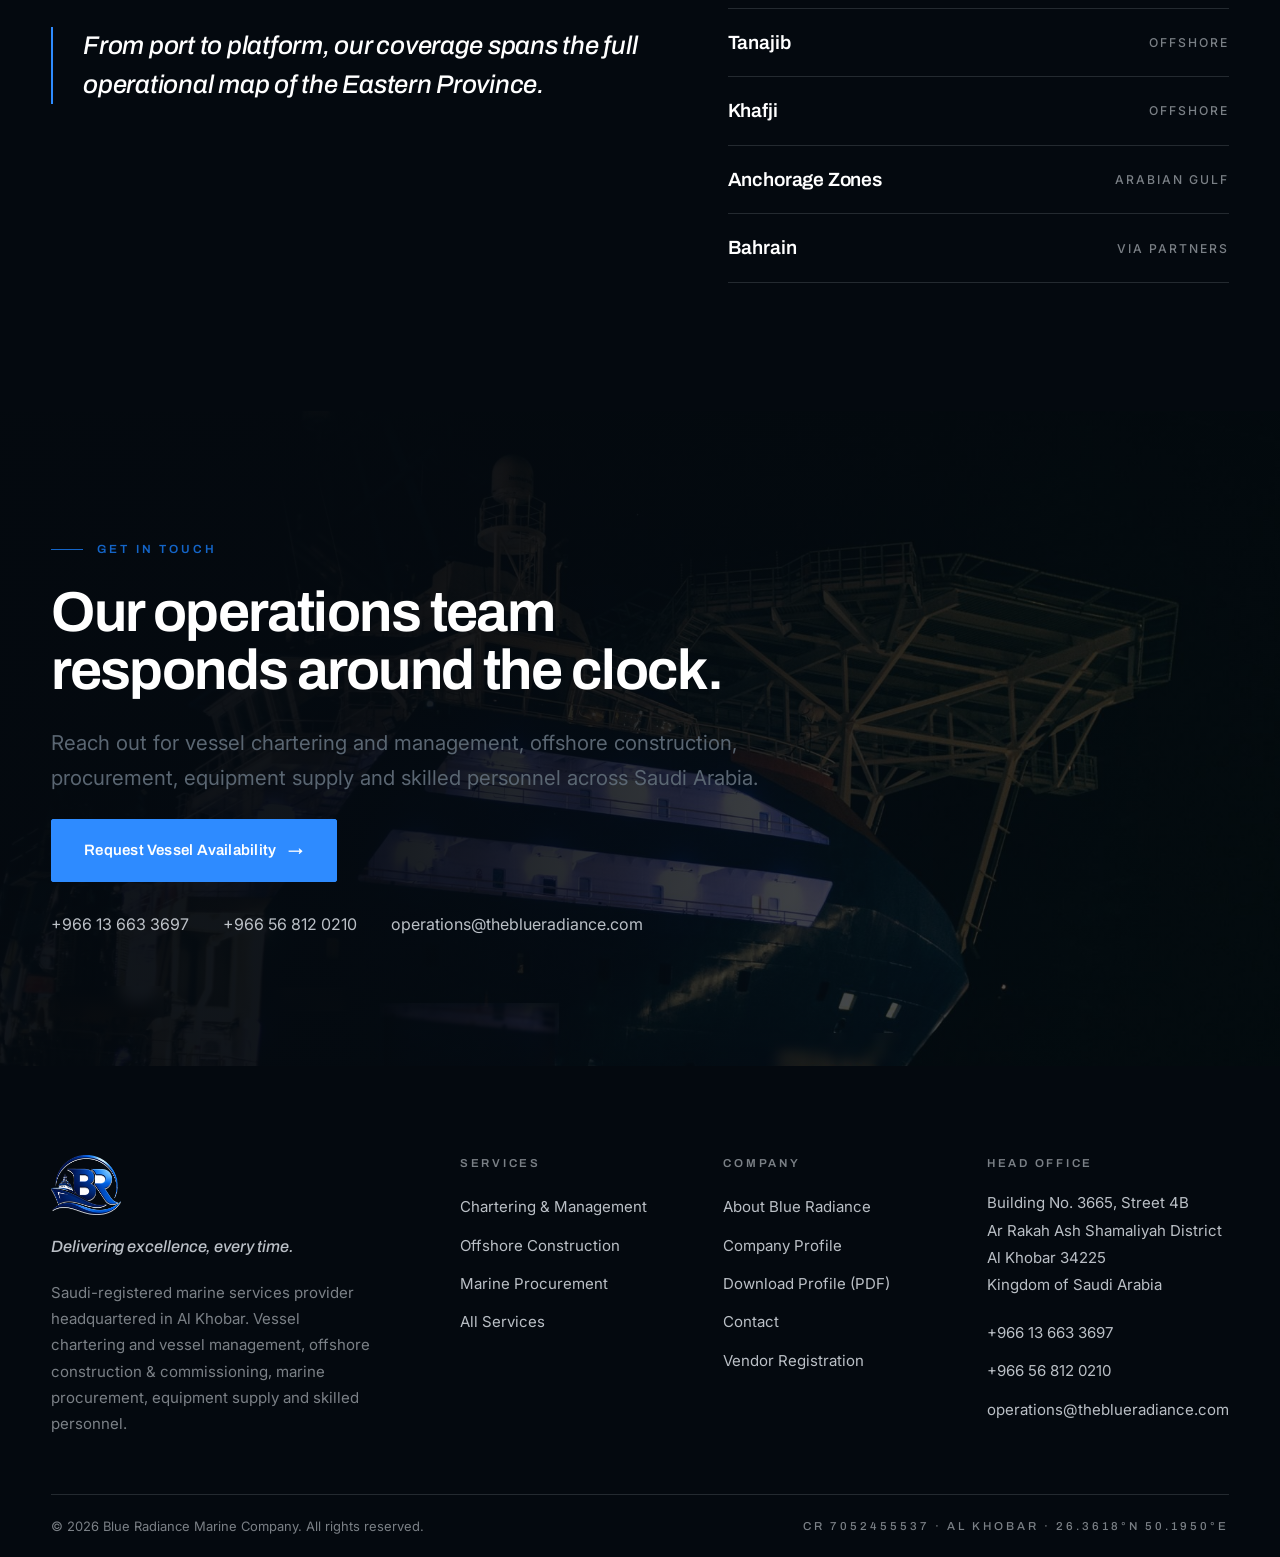
==== commit 82167dd2: "Remove em dashes from site copy and scripts Replace em dashes with commas (or a pipe in titles, a mi" ====
--- a/index.html
+++ b/index.html
@@ -8,12 +8,12 @@
     <!-- ============================================================
          GOOGLE SEARCH CONSOLE VERIFICATION
          Paste the meta tag Google gives you on the line below,
-         then commit and push. Keep it here permanently —
+         then commit and push. Keep it here permanently -
          removing it un-verifies the property.
          It looks like:
          <meta name="google-site-verification" content="XXXXXXXX">
 
-         BING WEBMASTER TOOLS (optional — importing from Google
+         BING WEBMASTER TOOLS (optional, importing from Google
          Search Console avoids needing this):
          <meta name="msvalidate.01" content="XXXXXXXX">
          ============================================================ -->
@@ -25,12 +25,12 @@
     <meta property="og:type" content="website">
     <meta property="og:site_name" content="Blue Radiance Marine Company">
     <meta property="og:title" content="Vessel Chartering &amp; Vessel Management in Saudi Arabia">
-    <meta property="og:description" content="Offshore support vessels supplied on charter and operated under full management. Al Khobar, Eastern Province — operations answered around the clock.">
+    <meta property="og:description" content="Offshore support vessels supplied on charter and operated under full management. Al Khobar, Eastern Province, operations answered around the clock.">
     <meta property="og:url" content="https://theblueradiance.com/">
     <meta property="og:image" content="https://theblueradiance.com/images/og-image.jpg">
     <meta property="og:image:width" content="1200">
     <meta property="og:image:height" content="630">
-    <meta property="og:image:alt" content="Blue Radiance Marine Company — offshore support vessel at sea">
+    <meta property="og:image:alt" content="Blue Radiance Marine Company, offshore support vessel at sea">
     <meta property="og:locale" content="en">
     <meta name="twitter:card" content="summary_large_image">
     <meta name="twitter:title" content="Vessel Chartering &amp; Vessel Management in Saudi Arabia">
@@ -126,7 +126,7 @@
 
     <header class="nav">
         <div class="nav-inner">
-            <a href="index.html" class="brand" aria-label="Blue Radiance Marine Company — home">
+            <a href="index.html" class="brand" aria-label="Blue Radiance Marine Company, home">
                 <img class="brand-mark" src="images/logo-mark.png" alt="" width="256" height="256">
                 <span class="brand-name">
                     <span class="t">BLUE RADIANCE</span>
@@ -187,7 +187,7 @@
                 <span class="ln"><span class="accent">&amp; Vessel Management.</span></span>
             </h1>
             <p class="hero-sub">
-                Offshore support vessels supplied to owners, operators and contractors —
+                Offshore support vessels supplied to owners, operators and contractors -
                 and operated under full technical, crewing and compliance responsibility.
             </p>
             <div class="hero-actions">
@@ -216,7 +216,7 @@
                 <p class="lede">
                     Blue Radiance is a Saudi-registered marine services provider headquartered
                     in Al Khobar. Our core business is vessel chartering and vessel management.
-                    Around that core we deliver construction, procurement, equipment and personnel —
+                    Around that core we deliver construction, procurement, equipment and personnel -
                     contracted as one accountable scope or as individual work packages.
                 </p>
             </div>
@@ -236,7 +236,7 @@
                     <h3 class="display-2 reveal" style="--i:1">Vessel Chartering &amp;<br>Vessel Management</h3>
                     <p class="reveal" style="--i:2;color:var(--muted)">
                         Offshore support vessels supplied on charter and operated under full
-                        management — crewed, maintained, certified and coordinated to the
+                        management, crewed, maintained, certified and coordinated to the
                         requirements of the work. Chartered or fully managed, the vessel stays
                         our responsibility until the scope is complete.
                     </p>
@@ -273,7 +273,7 @@
                 <h2 id="support-title" class="display-2">Built around the vessel.</h2>
                 <p class="lede">
                     Four further core service lines that keep chartered and managed vessels
-                    working — available within one contract or as standalone packages.
+                    working, available within one contract or as standalone packages.
                 </p>
             </div>
 
@@ -281,7 +281,7 @@
                 <a class="svc-cell reveal" style="--i:0" href="services.html#offshore-construction">
                     <span class="idx">Core 02</span>
                     <h3>Offshore Construction &amp; Commissioning</h3>
-                    <p>Hook-up, installation and commissioning support, plus onshore EPC works — crews, equipment and supervision managed to programme.</p>
+                    <p>Hook-up, installation and commissioning support, plus onshore EPC works, crews, equipment and supervision managed to programme.</p>
                     <span class="arr" aria-hidden="true">→</span>
                 </a>
                 <a class="svc-cell reveal" style="--i:1" href="services.html#marine-procurement">
@@ -293,7 +293,7 @@
                 <a class="svc-cell reveal" style="--i:2" href="services.html#equipment-supply">
                     <span class="idx">Core 04</span>
                     <h3>Equipment Supply</h3>
-                    <p>Cranes, generators, welding machines, compressors and test instruments — supplied to site, vessel or yard, maintained and certified.</p>
+                    <p>Cranes, generators, welding machines, compressors and test instruments, supplied to site, vessel or yard, maintained and certified.</p>
                     <span class="arr" aria-hidden="true">→</span>
                 </a>
                 <a class="svc-cell reveal" style="--i:3" href="services.html#offshore-personnel">
@@ -323,7 +323,7 @@
         </div>
     </section>
 
-    <!-- COMPANY PROFILE — subtle CTA strip -->
+    <!-- COMPANY PROFILE, subtle CTA strip -->
     <section class="section-tight on-deep" aria-labelledby="profile-title">
         <div class="shell">
             <div class="profile-strip-cta reveal">
@@ -337,7 +337,7 @@
                     <h2 id="profile-title" class="display-3">The company, on the record.</h2>
                     <p class="profile-strip-lede">
                         Eighteen pages covering who we are, what we deliver and how we
-                        operate — services, sectors, HSE, quality, credentials and
+                        operate, services, sectors, HSE, quality, credentials and
                         regional coverage.
                     </p>
                 </div>
@@ -428,7 +428,7 @@
                         <p class="lede">
                             We support marine and offshore operations across the major ports,
                             industrial zones and offshore areas of the Eastern Province,
-                            Kingdom of Saudi Arabia — with reach into Bahrain through our
+                            Kingdom of Saudi Arabia, with reach into Bahrain through our
                             partner network.
                         </p>
                     </div>
--- a/assets/css/site.css
+++ b/assets/css/site.css
@@ -573,7 +573,7 @@
   display:block;width:100%;height:auto;aspect-ratio:800/1035;object-fit:contain;
   transition:transform 1.1s var(--ease),opacity .6s ease;opacity:.86;
 }
-.profile-strip figure:hover img{transform:scale(1.05);opacity:1}
+.profile-strip figure:hover img{transform:scale(1.06);opacity:1}
 
 /* ---------- Credentials grid ---------- */
 
@@ -964,3 +964,13 @@
   .brand-name .t{font-size:.86rem}
   .brand-mark{height:40px}
 }
+
+/* ---------- Site-wide image hover zoom (framed content images) ---------- */
+.frame{overflow:hidden}
+.frame img{transition:transform 1.1s var(--ease)}
+.frame:hover img,a:hover > .frame img{transform:scale(1.06)}
+
+/* ---------- Shared: phone field (code + number) ---------- */
+.phone-field{display:flex;gap:8px;align-items:stretch}
+.phone-field .phone-code{flex:0 0 132px;width:132px;min-width:0}
+.phone-field .phone-num{flex:1 1 auto;width:auto;min-width:0}
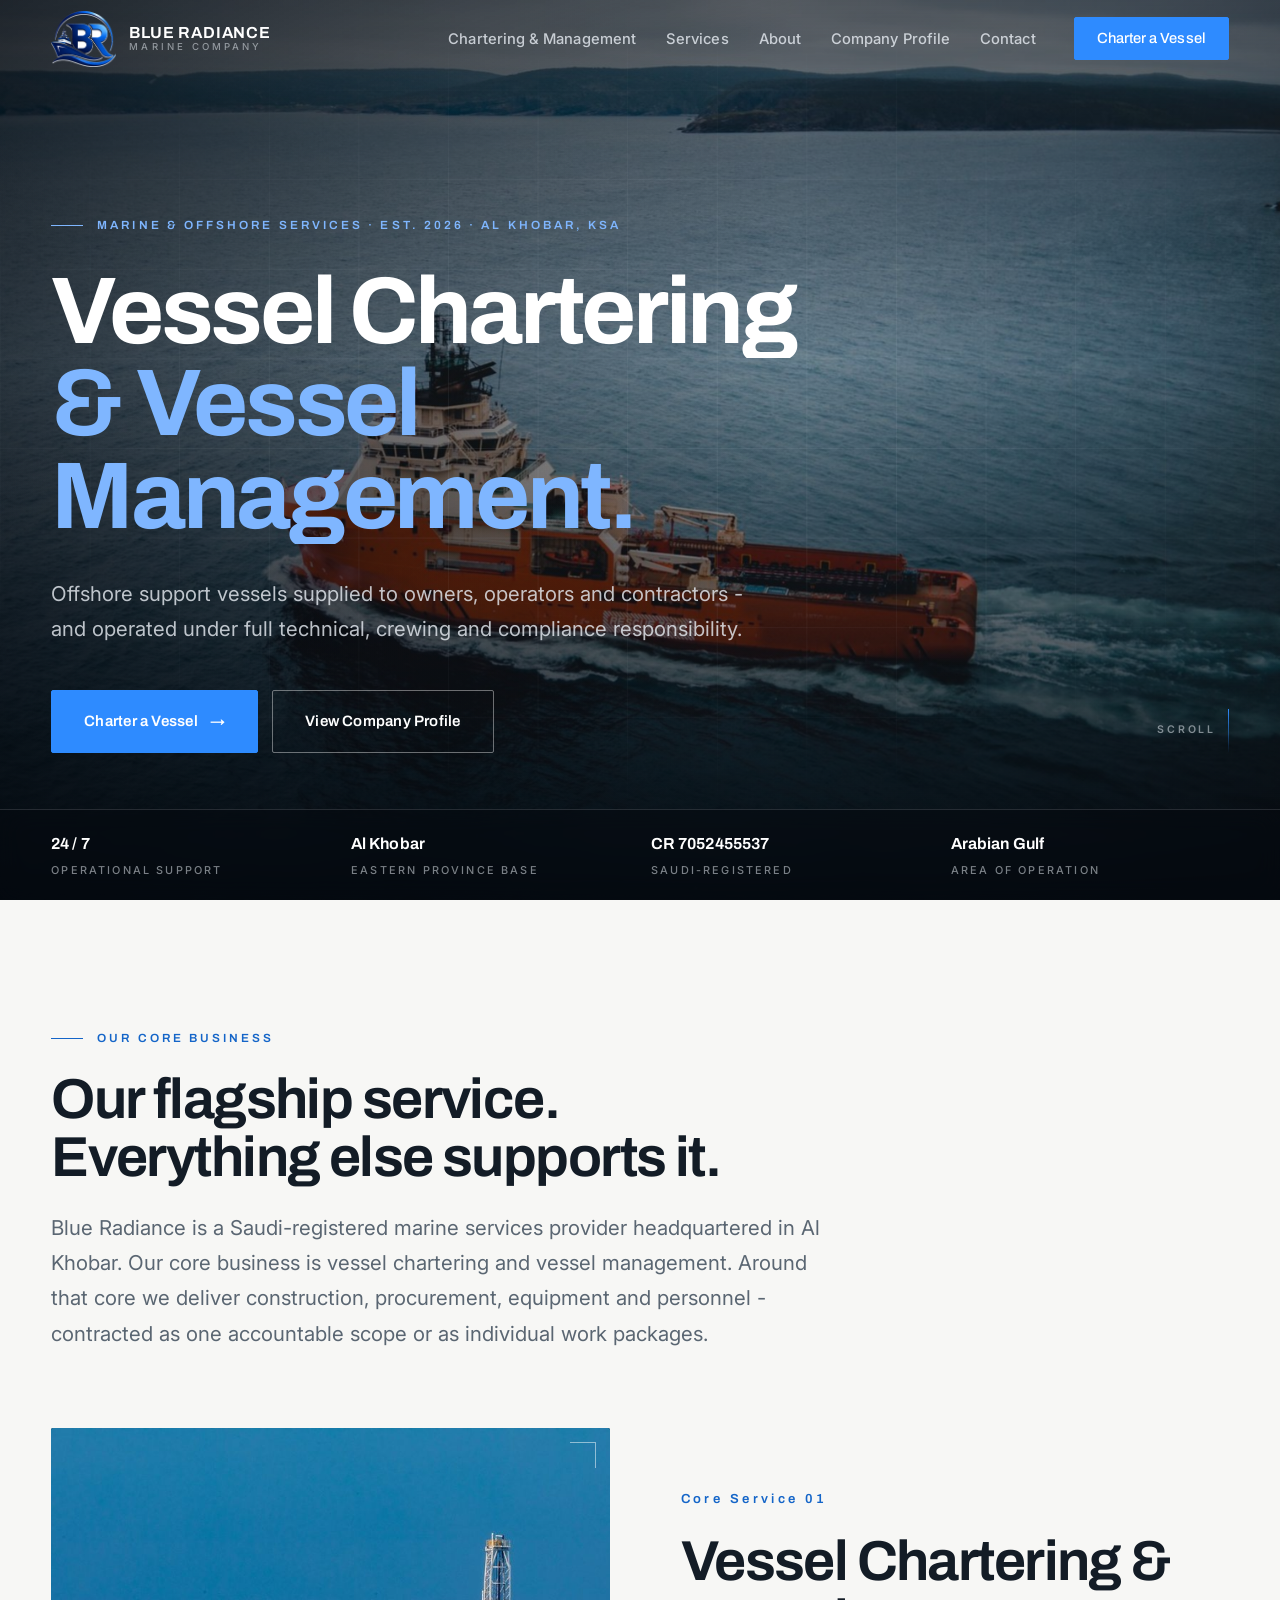
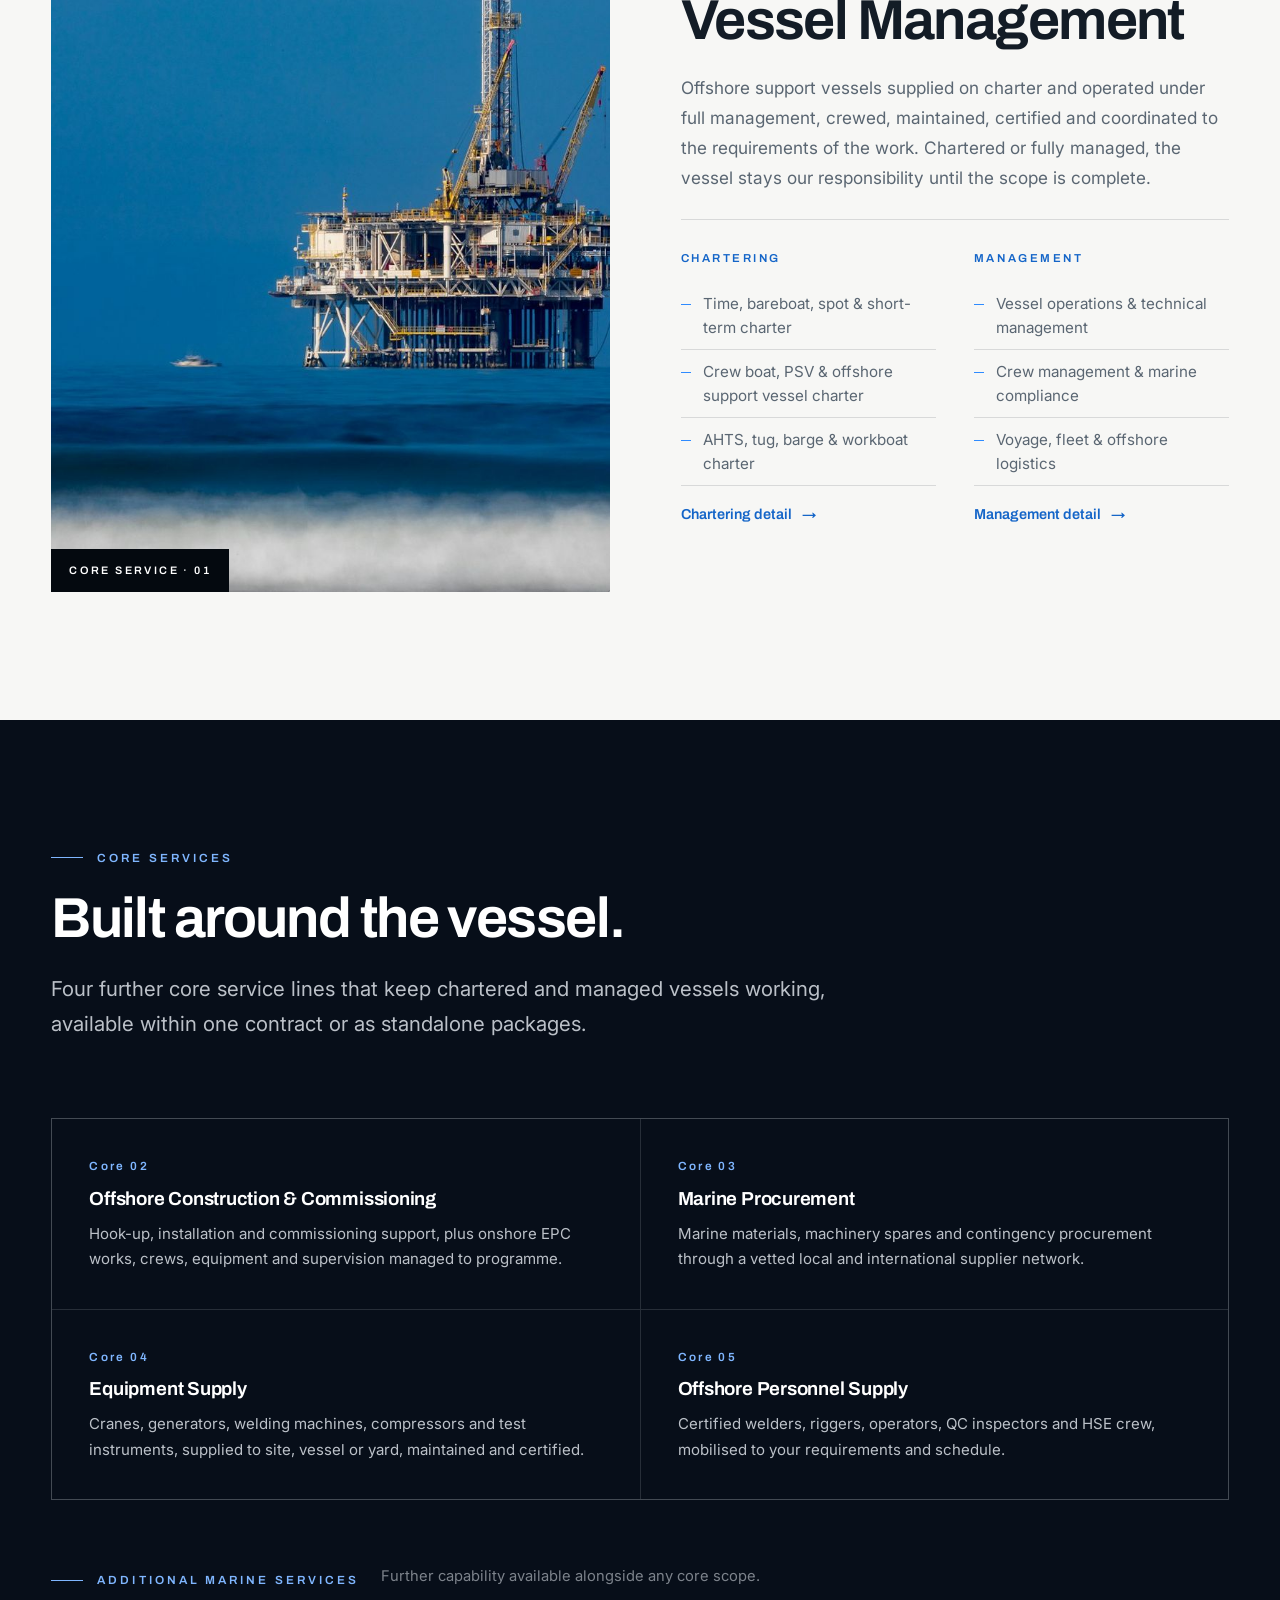
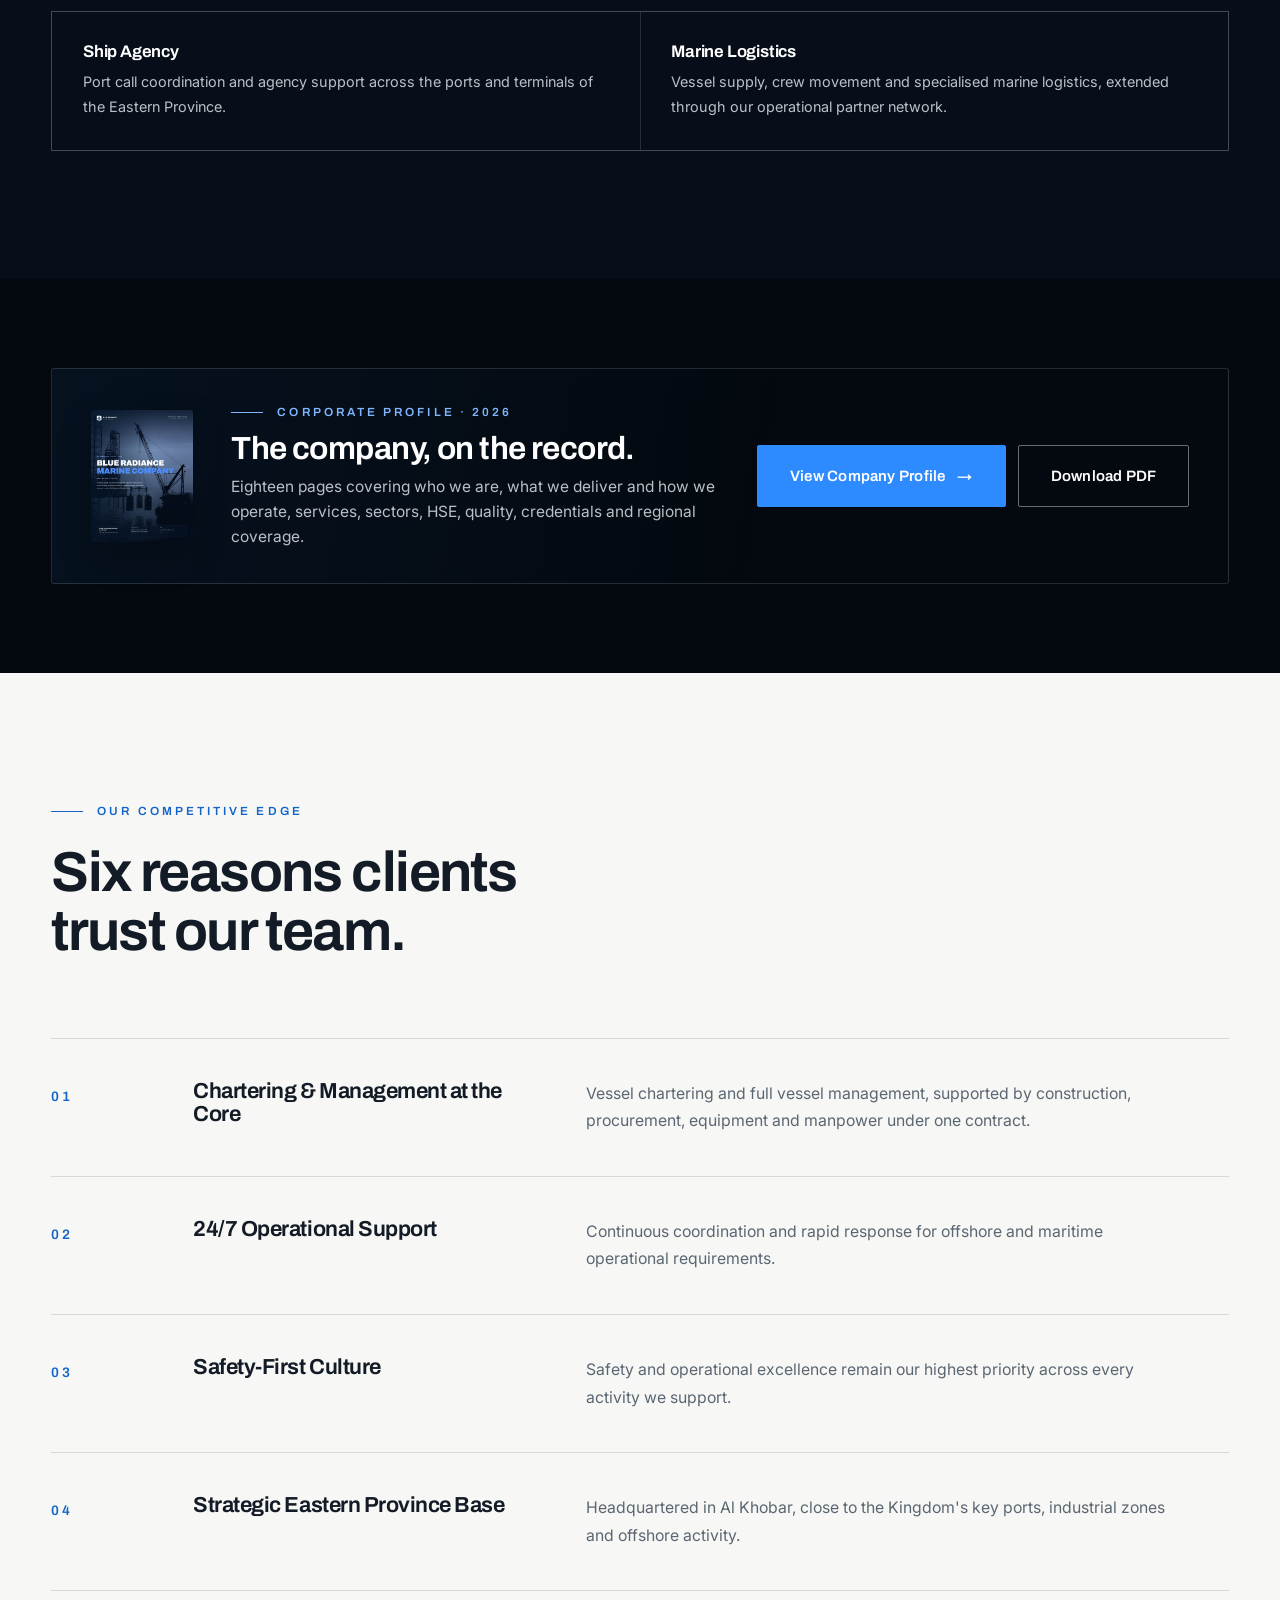
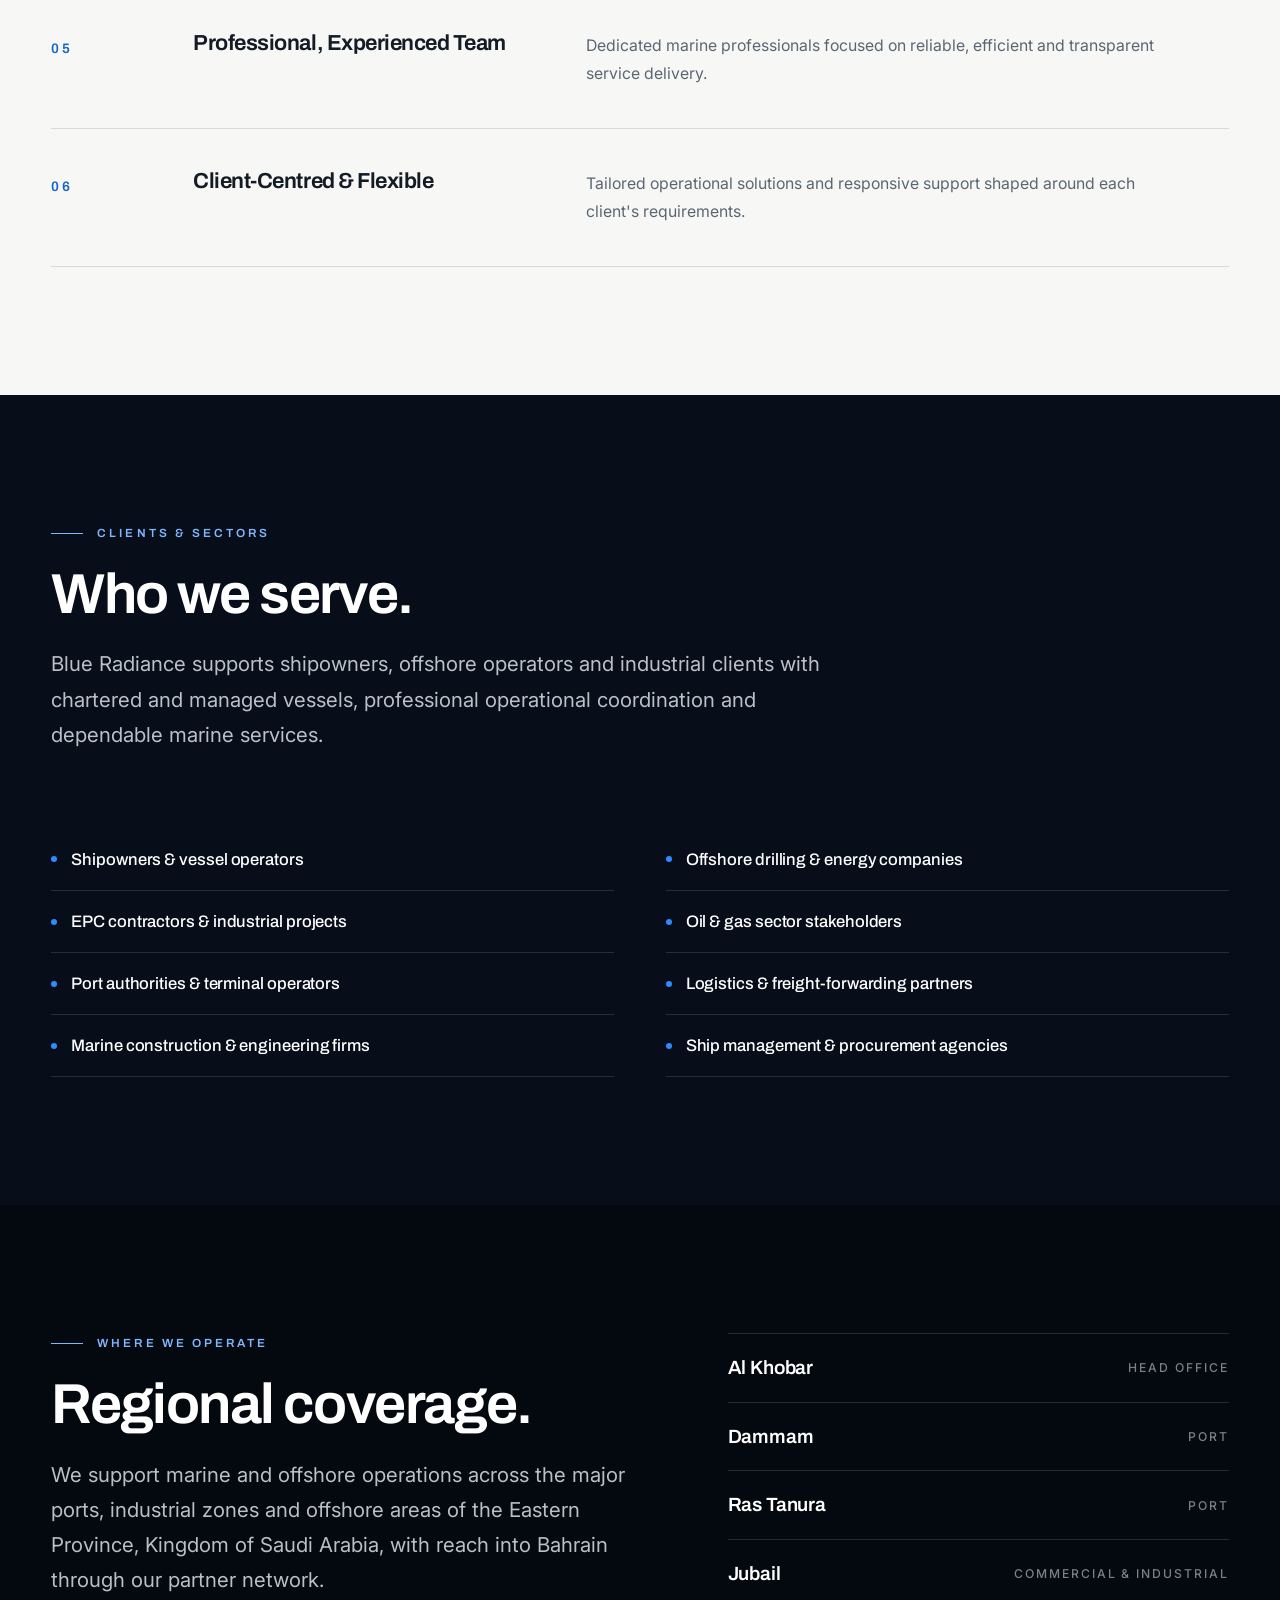
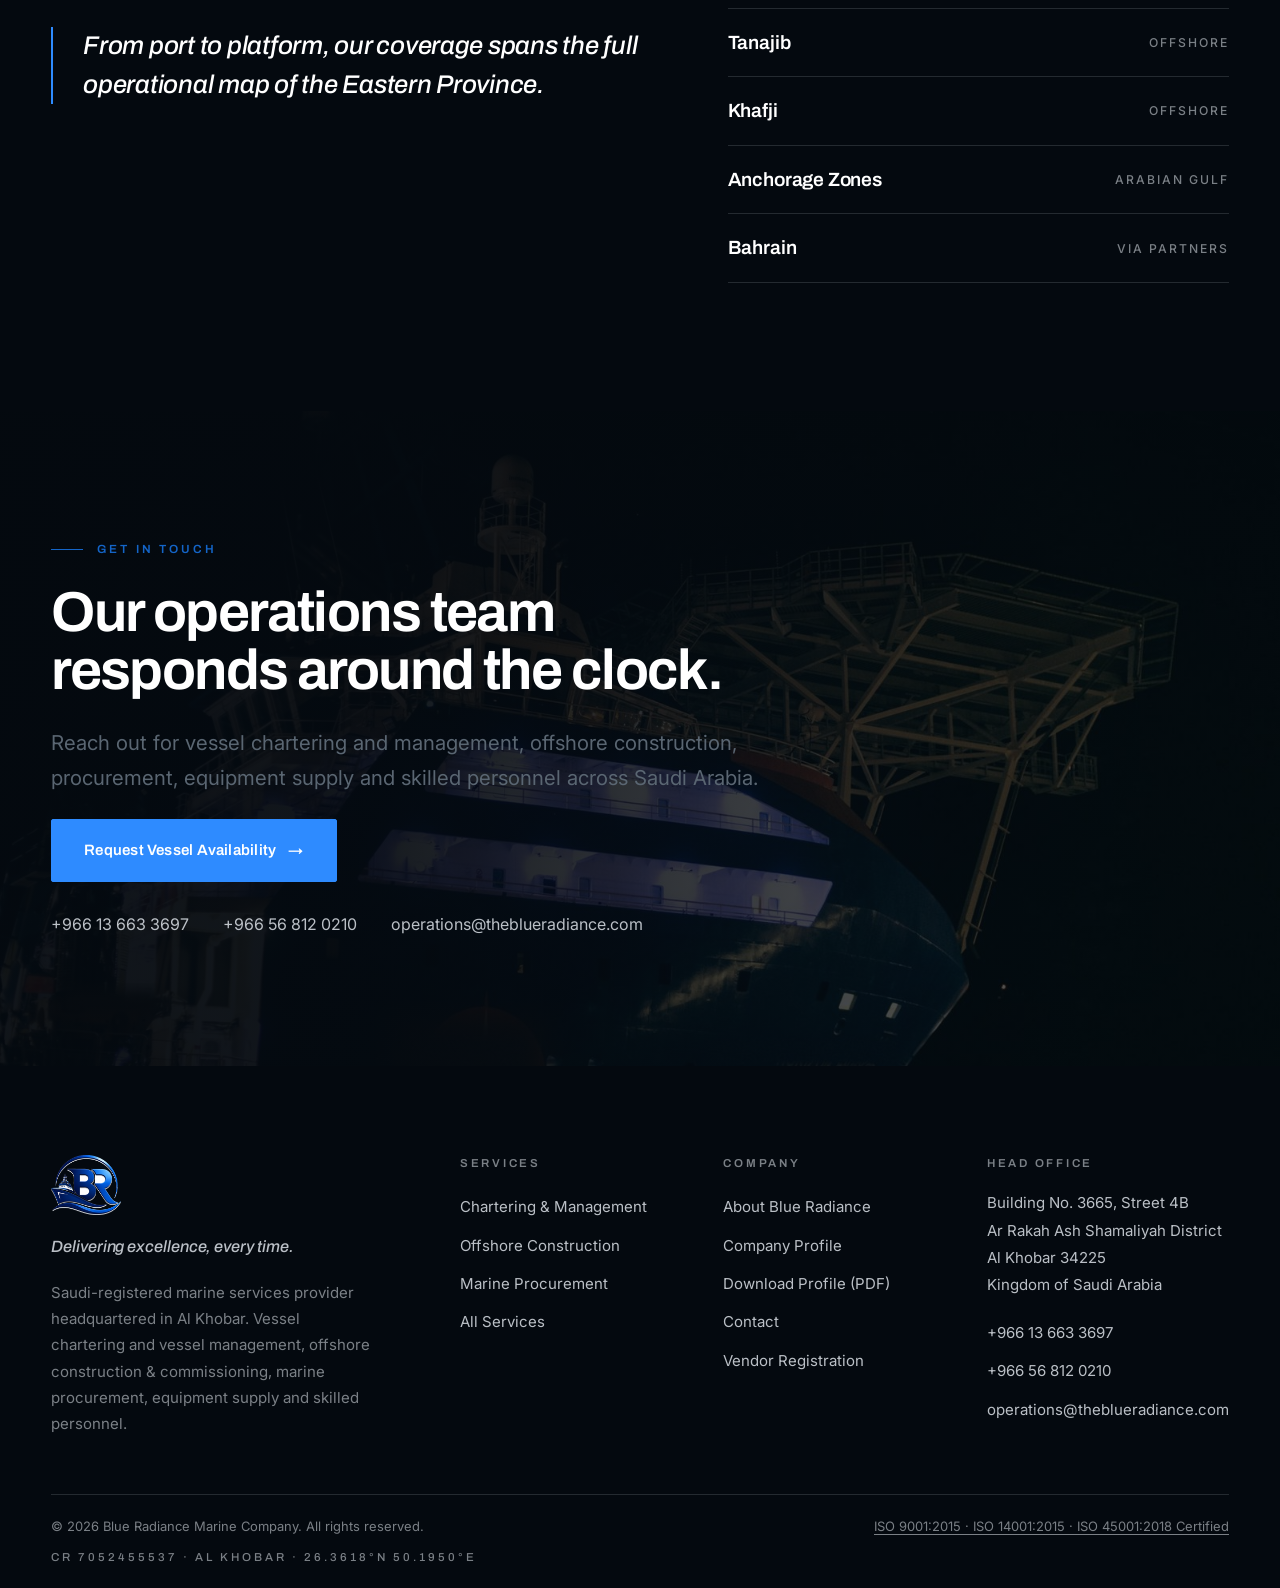
==== commit b7708cdd: "Add ISO 9001/14001/45001 certifications About page: certifications section with mark, certificate nu" ====
--- a/index.html
+++ b/index.html
@@ -525,6 +525,7 @@
             </div>
             <div class="foot-bar">
                 <span>© 2026 Blue Radiance Marine Company. All rights reserved.</span>
+                <span><a class="foot-iso" href="about.html#certifications">ISO 9001:2015 · ISO 14001:2015 · ISO 45001:2018 Certified</a></span>
                 <span class="coords">CR 7052455537 · Al Khobar · 26.3618°N 50.1950°E</span>
             </div>
         </div>
--- a/assets/css/site.css
+++ b/assets/css/site.css
@@ -466,7 +466,8 @@
 .vmv-card:hover{transform:translateY(-5px);box-shadow:0 22px 48px rgba(12,20,32,.09)}
 .vmv-card.is-feature{background:var(--ink);border-color:var(--ink);color:#fff}
 .vmv-card.is-feature p{color:var(--fog)}
-.vmv-card h3{font-size:1.24rem}
+.vmv-card h3{font-size:1.24rem;color:var(--text)}
+.vmv-card.is-feature h3{color:#fff}
 .vmv-card p{font-size:.98rem;line-height:1.74;color:var(--muted)}
 .vmv-icon{
   width:38px;height:38px;border-radius:2px;display:grid;place-items:center;
@@ -834,7 +835,7 @@
   .on-dark .facet + .facet{border-top-color:var(--line-d)}
   .val-grid{grid-template-columns:repeat(2,1fr)}
   .vmv{grid-template-columns:1fr}
-  .contact-grid{grid-template-columns:1fr}
+  .contact-grid{grid-template-columns:minmax(0,1fr)}
   .region-layout{grid-template-columns:1fr;gap:34px}
   .profile-layout{grid-template-columns:1fr;gap:38px}
   .profile-cover{max-width:380px}
@@ -971,6 +972,29 @@
 .frame:hover img,a:hover > .frame img{transform:scale(1.06)}
 
 /* ---------- Shared: phone field (code + number) ---------- */
-.phone-field{display:flex;gap:8px;align-items:stretch}
-.phone-field .phone-code{flex:0 0 132px;width:132px;min-width:0}
-.phone-field .phone-num{flex:1 1 auto;width:auto;min-width:0}
+.phone-field{display:flex;gap:8px;align-items:stretch;flex-wrap:wrap}
+.phone-field .phone-code{flex:0 0 116px;width:116px;min-width:0}
+.phone-field .phone-num{flex:1 1 90px;width:auto;min-width:0}
+
+/* ---------- Mobile overflow guard ---------- */
+html,body{overflow-x:hidden;max-width:100%}
+.form-grid input,.form-grid select,.form-grid textarea{min-width:0;max-width:100%}
+.phone-field{min-width:0}
+.hero-media img,.cta-media img{max-width:100%}
+
+/* ---- Certifications (About) ---- */
+.certs{margin-top:clamp(30px,4vw,48px);padding-top:26px;border-top:1px solid var(--line)}
+.certs-title{font-size:1.15rem;font-weight:600;color:var(--text);margin:0 0 8px}
+.certs-lede{color:var(--muted);font-size:.95rem;line-height:1.75;max-width:74ch;margin:0}
+.certs-mark{margin:22px 0;max-width:520px;border:1px solid var(--line);border-radius:6px;overflow:hidden;background:#fff}
+.certs-mark img{display:block;width:100%;height:auto}
+.certs-grid{display:grid;grid-template-columns:repeat(3,minmax(0,1fr));gap:14px}
+.cert-card{display:flex;flex-direction:column;gap:4px;padding:16px 18px;border:1px solid var(--line);border-radius:6px;background:#fff}
+.cert-std{font-weight:700;color:var(--navy);font-size:1rem}
+.cert-name{color:var(--text);font-size:.9rem;line-height:1.4}
+.cert-no{color:var(--muted);font-size:.82rem;margin-top:2px}
+.cert-link{margin-top:8px;color:var(--azure-text);font-size:.86rem;font-weight:600;text-decoration:underline;text-underline-offset:3px}
+.certs-scope{margin-top:16px;color:var(--muted);font-size:.86rem;line-height:1.7;max-width:80ch}
+.certs-scope strong{color:var(--text);font-weight:600}
+@media (max-width:760px){.certs-grid{grid-template-columns:minmax(0,1fr)}}
+.foot-iso{color:inherit;text-decoration:none;border-bottom:1px solid currentColor}
